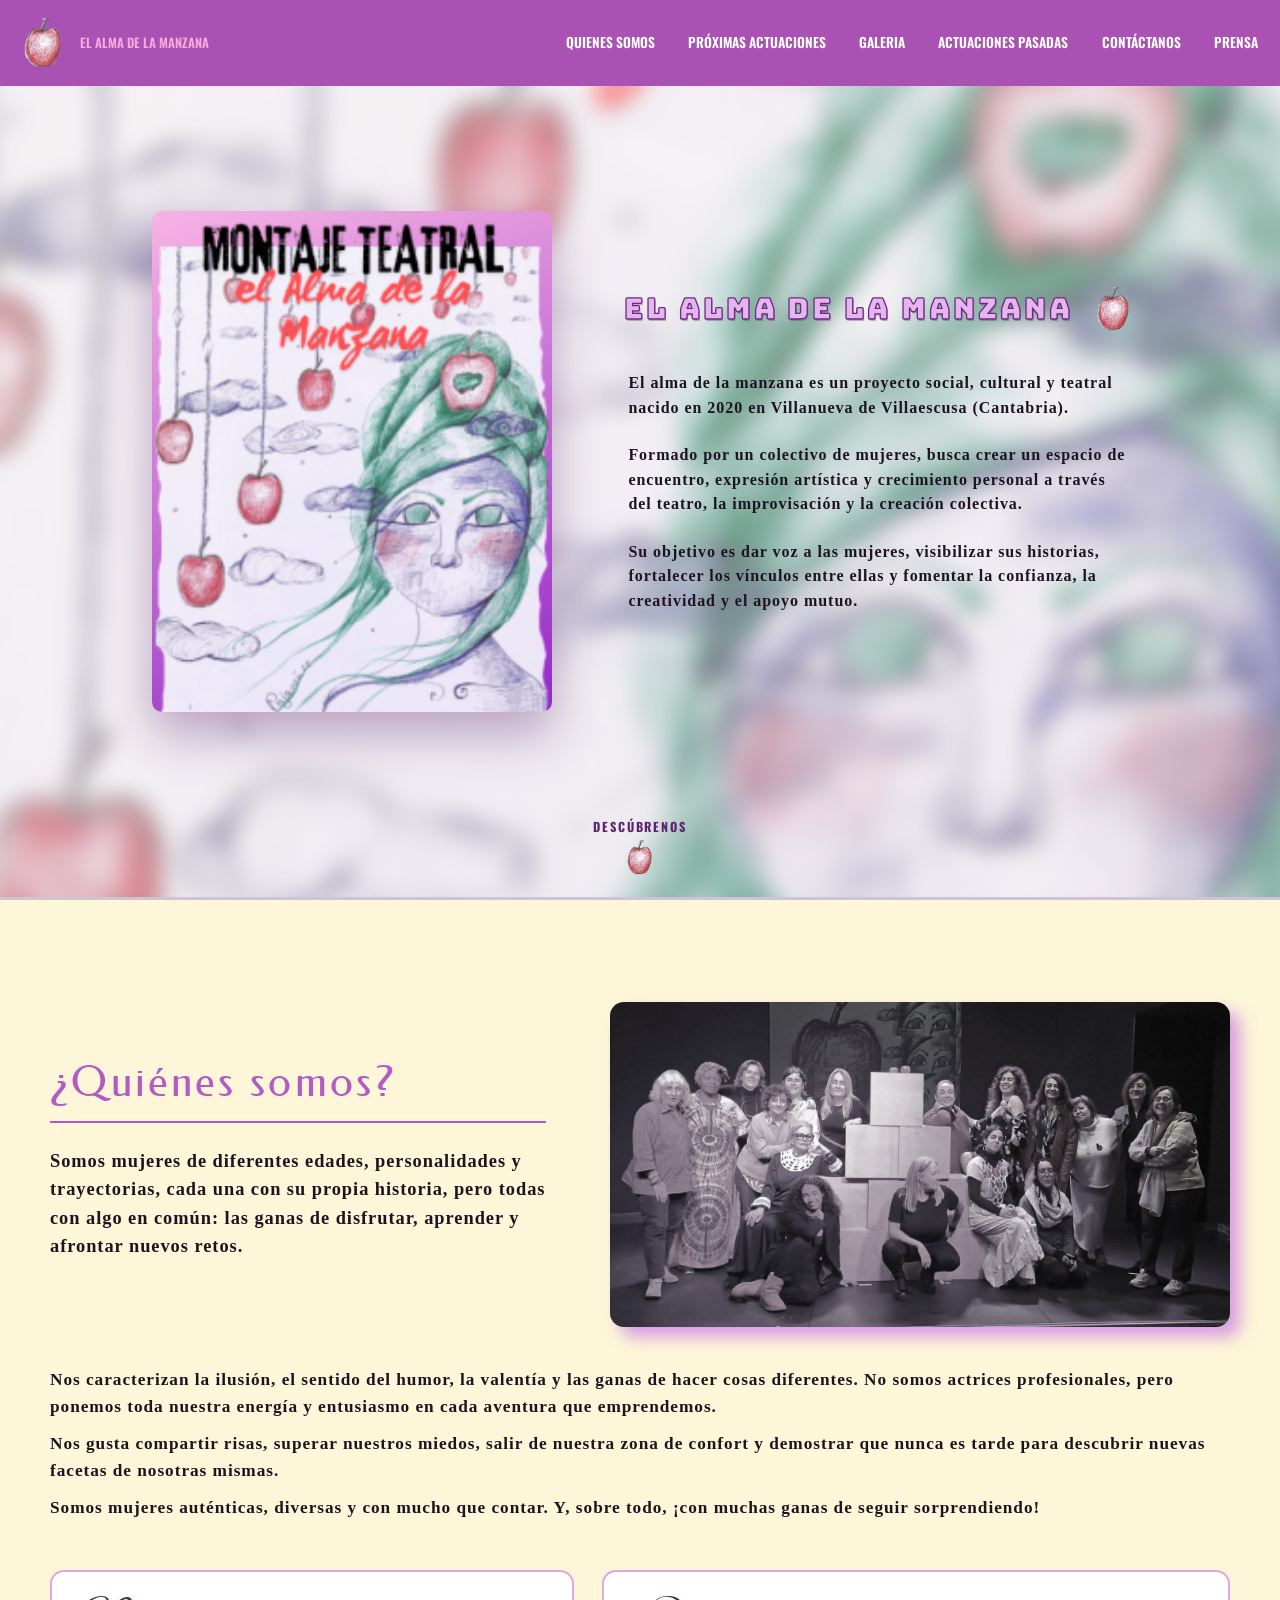
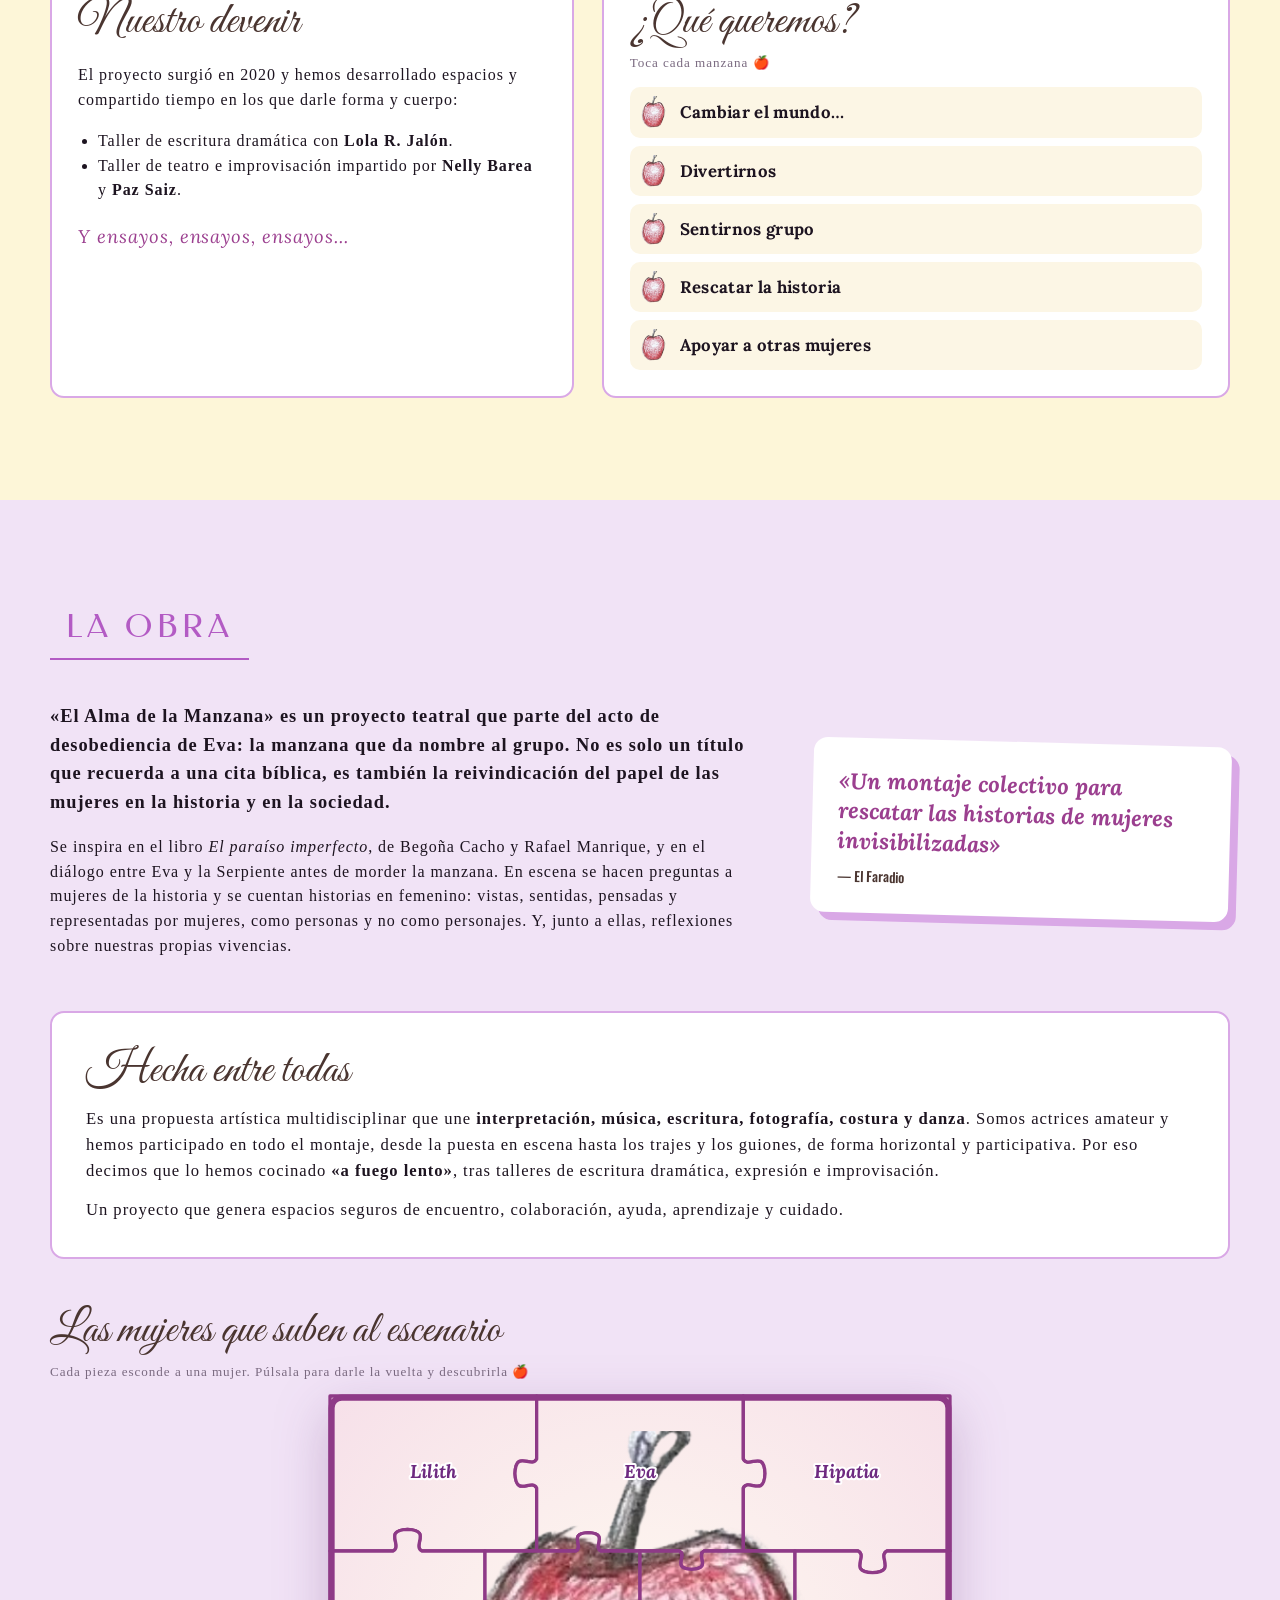
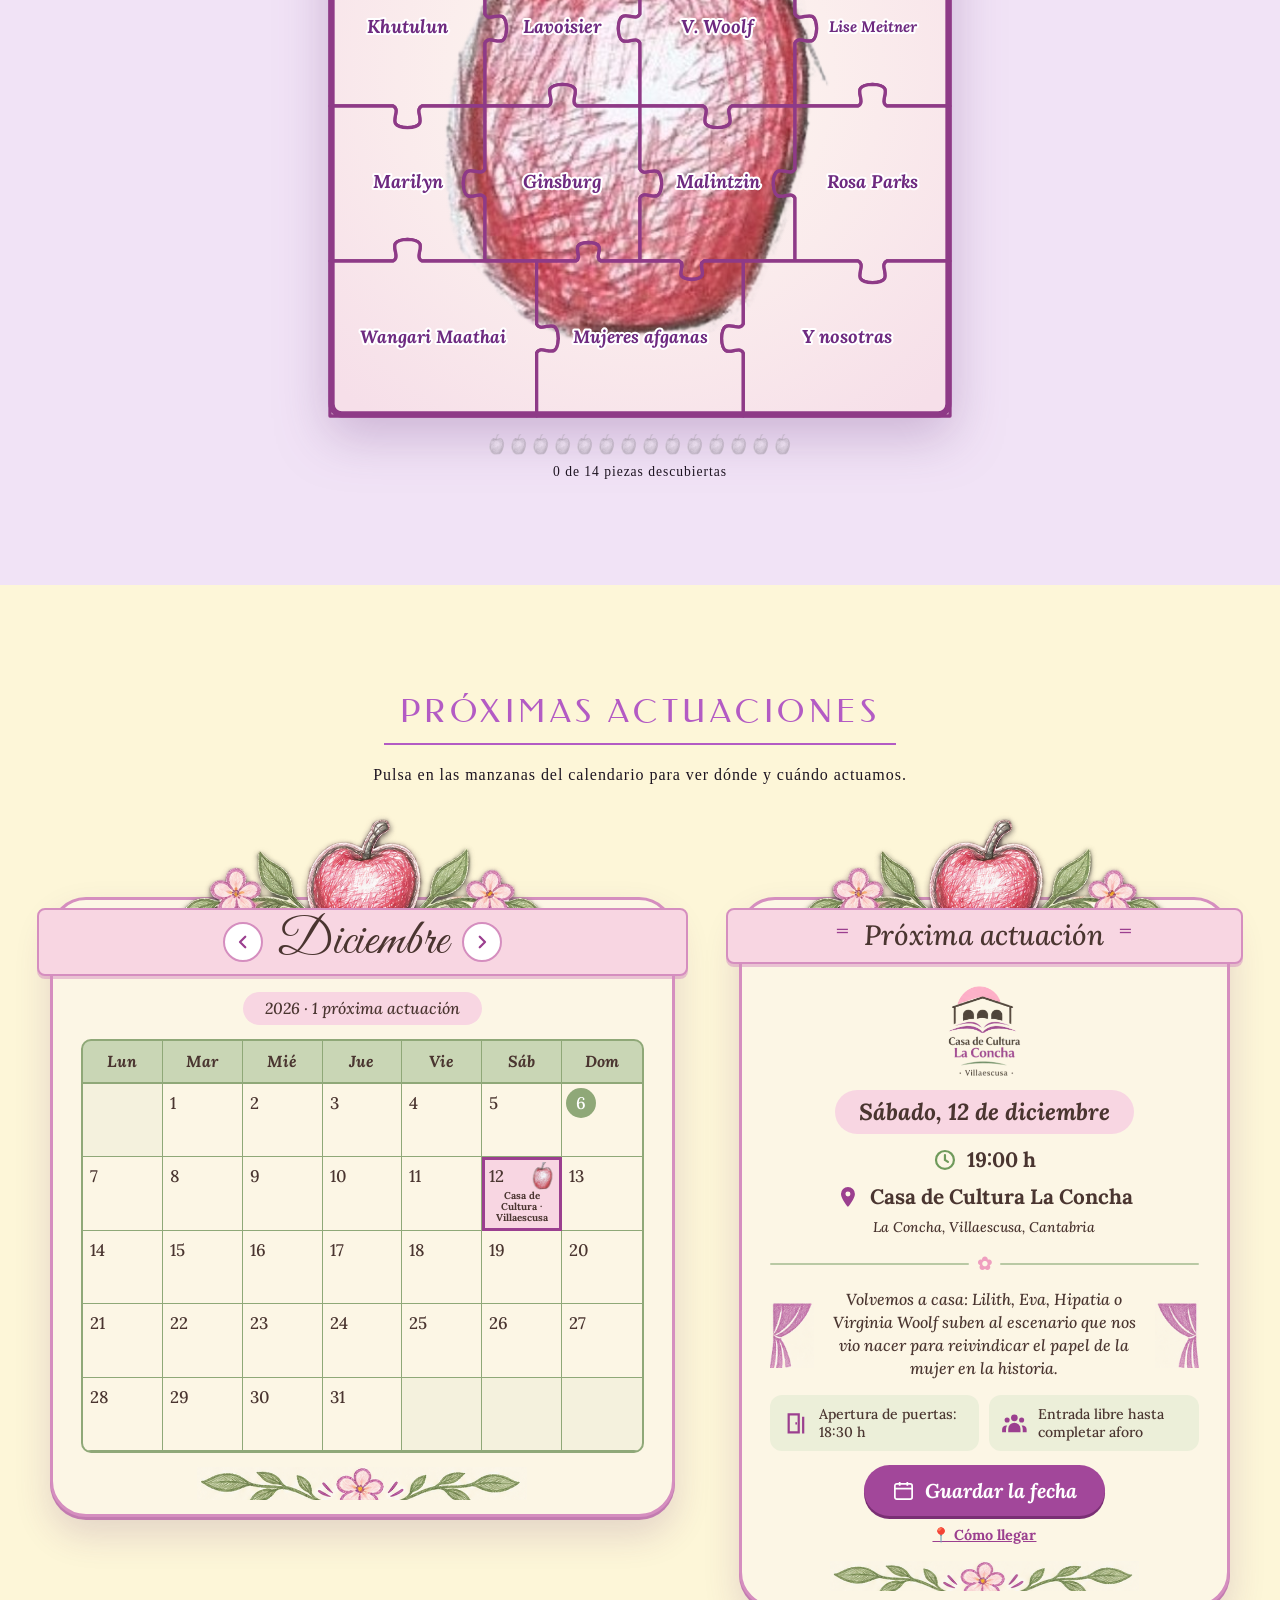
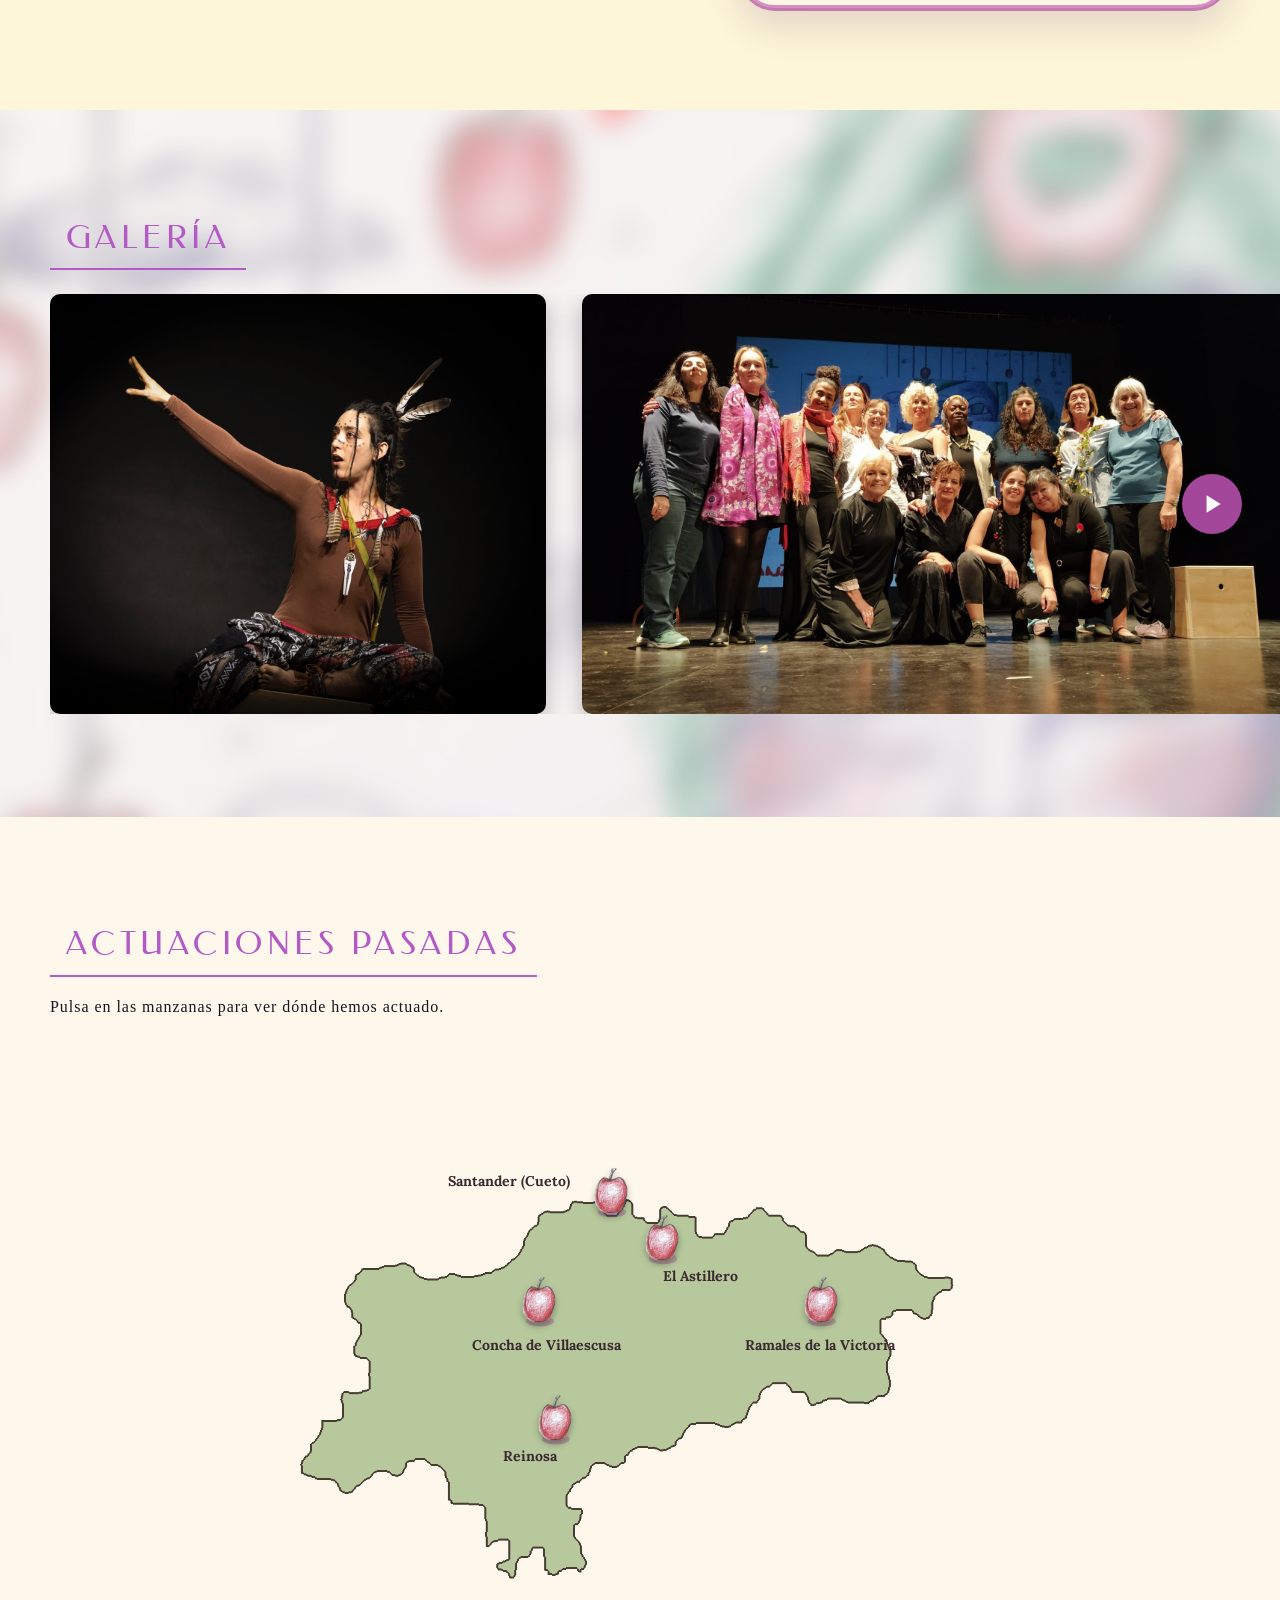
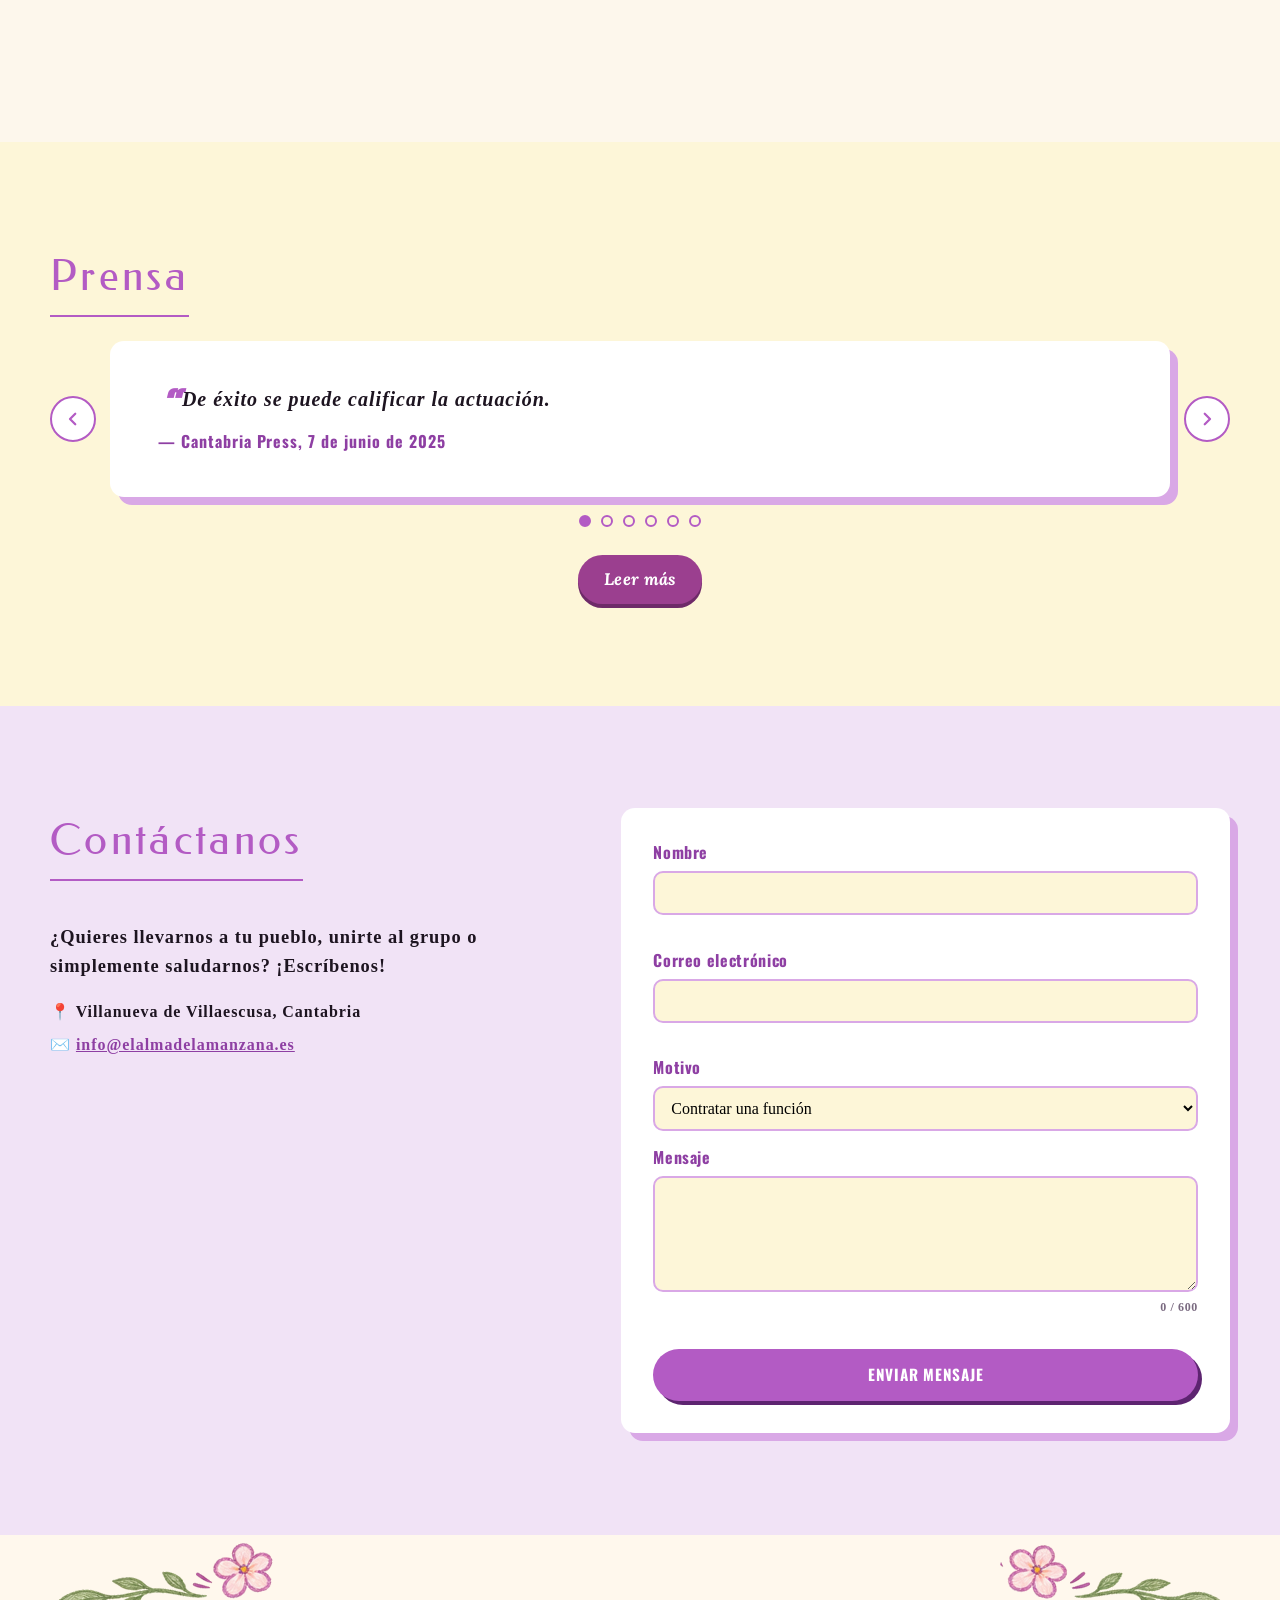
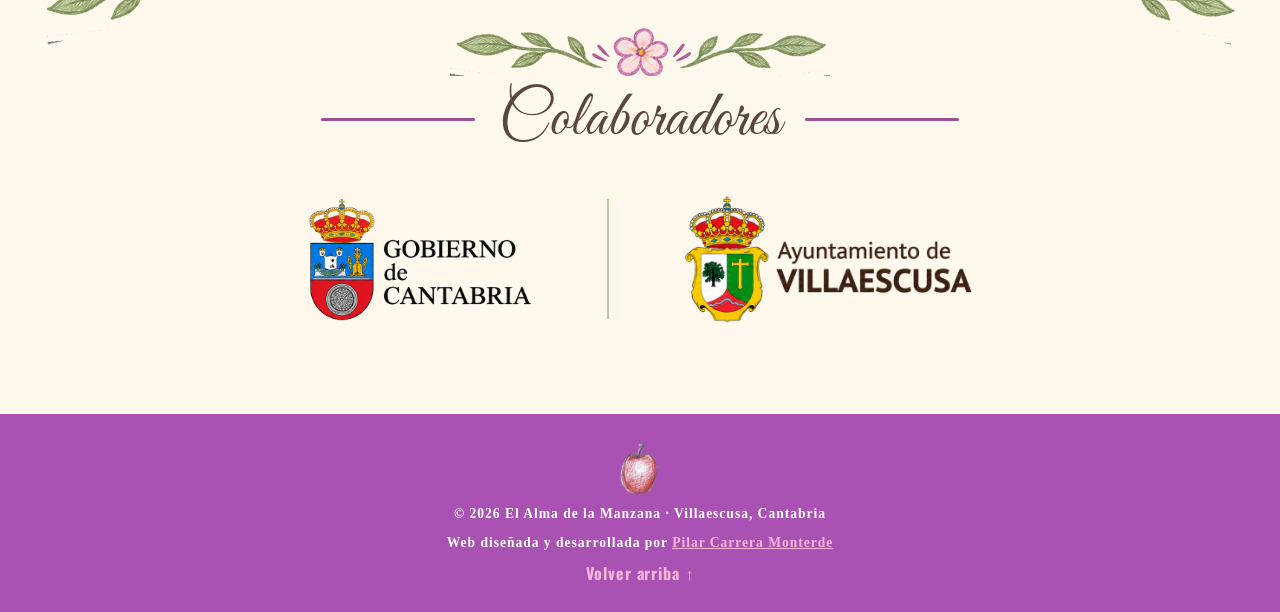
==== index.html @ c5719752 "Initial commit: El alma de la manzana website Co-Authored-By: Claude Opus 5.5 <noreply@anthropic.com" ====
<!DOCTYPE html>
<html lang="es">
<head>
  <meta charset="UTF-8">
  <meta name="viewport" content="width=device-width, initial-scale=1.0, viewport-fit=cover">
  <meta name="theme-color" content="#a952b3">
  <title>El Alma de la Manzana · Teatro</title>
  <meta name="description" content="El Alma de la Manzana: proyecto social, cultural y teatral de mujeres nacido en 2020 en Villanueva de Villaescusa (Cantabria).">
  <link rel="icon" href="images/manzana.png">
  <link rel="preconnect" href="https://fonts.googleapis.com">
  <link rel="preconnect" href="https://fonts.gstatic.com" crossorigin>
  <link href="https://fonts.googleapis.com/css2?family=Bungee&family=Bungee+Shade&family=Federo&family=Great+Vibes&family=Lora:ital,wght@0,500;0,700;1,500;1,700&family=Old+Standard+TT:wght@400;700&family=Oswald:wght@500;600&display=swap" rel="stylesheet">
  <link rel="stylesheet" href="styles.css">
</head>
<body>

  <!-- ========== CABECERA ========== -->
  <header class="site-header">
    <a href="#inicio" class="brand" aria-label="Inicio">
      <img src="images/manzana.png" alt="" class="brand-logo">
      <span>El Alma de la Manzana</span>
    </a>
    <button class="menu-toggle" aria-label="Abrir menú" aria-expanded="false" aria-controls="main-nav">
      <span></span><span></span><span></span>
    </button>
    <nav id="main-nav" class="main-nav">
      <a href="#quienes">Quienes somos</a>
      <a href="#proximas">Próximas actuaciones</a>
      <a href="#galeria">Galeria</a>
      <a href="#pasadas">Actuaciones pasadas</a>
      <a href="#contacto">Contáctanos</a>
      <a href="#prensa">Prensa</a>
    </nav>
  </header>

  <main>
    <!-- ========== HERO (pantalla completa) ========== -->
    <section class="hero" id="inicio">
      <div class="hero-bg" aria-hidden="true"></div>
      <div class="apple-rain" aria-hidden="true"></div>

      <div class="hero-inner">
        <figure class="poster reveal" id="poster">
          <img src="images/cartel.png" alt="Cartel del montaje teatral El Alma de la Manzana">
        </figure>

        <div class="hero-text reveal">
          <h1 class="hero-title">
            El alma de la manzana
            <button class="title-apple" aria-label="Sacudir el manzano" title="¡Sacude el manzano!">
              <img src="images/manzana.png" alt="">
            </button>
          </h1>
          <p>El alma de la manzana es un proyecto social, cultural y teatral nacido en 2020 en Villanueva de Villaescusa (Cantabria).</p>
          <p>Formado por un colectivo de mujeres, busca crear un espacio de encuentro, expresión artística y crecimiento personal a través del teatro, la improvisación y la creación colectiva.</p>
          <p>Su objetivo es dar voz a las mujeres, visibilizar sus historias, fortalecer los vínculos entre ellas y fomentar la confianza, la creatividad y el apoyo mutuo.</p>
        </div>
      </div>

      <a href="#quienes" class="scroll-cue" aria-label="Bajar a Quiénes somos">
        <span>Descúbrenos</span>
        <img src="images/manzana.png" alt="">
      </a>
    </section>

    <!-- ========== QUIÉNES SOMOS ========== -->
    <section class="section cream" id="quienes">
      <div class="container">
        <div class="about-top">
          <div class="reveal">
            <h2 class="section-title">¿Quiénes somos?</h2>
            <p class="lead">
              Somos mujeres de diferentes edades, personalidades y trayectorias, cada una
              con su propia historia, pero todas con algo en común: las ganas de disfrutar,
              aprender y afrontar nuevos retos.
            </p>
          </div>
          <figure class="group-photo reveal" id="group-photo">
            <img src="images/grupo.jpg" alt="Foto de grupo de las integrantes de El Alma de la Manzana sobre el escenario">
          </figure>
        </div>

        <div class="about-body reveal">
          <p>Nos caracterizan la ilusión, el sentido del humor, la valentía y las ganas de hacer cosas diferentes. No somos actrices profesionales, pero ponemos toda nuestra energía y entusiasmo en cada aventura que emprendemos.</p>
          <p>Nos gusta compartir risas, superar nuestros miedos, salir de nuestra zona de confort y demostrar que nunca es tarde para descubrir nuevas facetas de nosotras mismas.</p>
          <p>Somos mujeres auténticas, diversas y con mucho que contar. Y, sobre todo, ¡con muchas ganas de seguir sorprendiendo!</p>
        </div>

        <div class="about-cols">
          <div class="devenir reveal">
            <h3 class="hand-title">Nuestro devenir</h3>
            <p>El proyecto surgió en 2020 y hemos desarrollado espacios y compartido tiempo en los que darle forma y cuerpo:</p>
            <ul>
              <li>Taller de escritura dramática con <strong>Lola R. Jalón</strong>.</li>
              <li>Taller de teatro e improvisación impartido por <strong>Nelly Barea</strong> y <strong>Paz Saiz</strong>.</li>
            </ul>
            <p class="ensayos">Y ensayos, ensayos, ensayos…</p>
          </div>
          <div class="queremos reveal">
            <h3 class="hand-title">¿Qué queremos?</h3>
            <p class="hint">Toca cada manzana 🍎</p>
            <ul class="wish-list">
              <li><button class="wish"><span class="wish-apple"></span><span class="wish-short">Cambiar el mundo…</span><span class="wish-long">…pero poco a poco porque las prisas no son buenas. Mas sin pausa, pues hay realidades sangrantes que precisan urgencia.</span></button></li>
              <li><button class="wish"><span class="wish-apple"></span><span class="wish-short">Divertirnos</span><span class="wish-long">Y placer haciendo cosas que nos gustan, nos satisfacen, nos aportan, nos enriquecen…</span></button></li>
              <li><button class="wish"><span class="wish-apple"></span><span class="wish-short">Sentirnos grupo</span><span class="wish-long">Tribu, comunidad de mujeres en acción.</span></button></li>
              <li><button class="wish"><span class="wish-apple"></span><span class="wish-short">Rescatar la historia</span><span class="wish-long">De las mujeres que nos precedieron y nos precederán.</span></button></li>
              <li><button class="wish"><span class="wish-apple"></span><span class="wish-short">Apoyar a otras mujeres</span><span class="wish-long">Con nuestro trabajo, a otros proyectos de mujeres.</span></button></li>
            </ul>
          </div>
        </div>
      </div>
    </section>

    <!-- ========== LA OBRA ========== -->
    <section class="section lilac" id="la-obra">
      <div class="container">
        <h2 class="section-title caps reveal">La obra</h2>

        <div class="obra-intro reveal">
          <div>
            <p class="lead">«El Alma de la Manzana» es un proyecto teatral que parte del <strong>acto de desobediencia de Eva</strong>: la manzana que da nombre al grupo. No es solo un título que recuerda a una cita bíblica, es también la reivindicación del papel de las mujeres en la historia y en la sociedad.</p>
            <p>Se inspira en el libro <em>El paraíso imperfecto</em>, de Begoña Cacho y Rafael Manrique, y en el diálogo entre Eva y la Serpiente antes de morder la manzana. En escena se hacen preguntas a mujeres de la historia y se cuentan historias en femenino: vistas, sentidas, pensadas y representadas por mujeres, como personas y no como personajes. Y, junto a ellas, reflexiones sobre nuestras propias vivencias.</p>
          </div>
          <blockquote class="obra-quote">
            «Un montaje colectivo para rescatar las historias de mujeres invisibilizadas»
            <cite>— El Faradio</cite>
          </blockquote>
        </div>

        <div class="obra-made reveal">
          <h3 class="hand-title">Hecha entre todas</h3>
          <p>Es una propuesta artística multidisciplinar que une <strong>interpretación, música, escritura, fotografía, costura y danza</strong>. Somos actrices amateur y hemos participado en todo el montaje, desde la puesta en escena hasta los trajes y los guiones, de forma horizontal y participativa. Por eso decimos que lo hemos cocinado <strong>«a fuego lento»</strong>, tras talleres de escritura dramática, expresión e improvisación.</p>
          <p>Un proyecto que genera espacios seguros de encuentro, colaboración, ayuda, aprendizaje y cuidado.</p>
        </div>

        <h3 class="hand-title reveal">Las mujeres que suben al escenario</h3>
        <p class="hint">Cada pieza esconde a una mujer. Púlsala para darle la vuelta y descubrirla 🍎</p>
        <div class="puzzle">
          <div class="puzzle-board">
            <svg id="puzzle" viewBox="0 0 600 600" role="group" aria-label="Puzle de la manzana con las mujeres de la obra"></svg>
            <div class="pz-bubble" id="pz-bubble" role="dialog" aria-live="polite" hidden>
              <button class="pb-close" id="pb-close" aria-label="Cerrar">×</button>
              <p class="pb-tag" id="pb-tag"></p>
              <h4 class="pb-name" id="pb-name"></h4>
              <p class="pb-years" id="pb-years"></p>
              <p class="pb-text" id="pb-text"></p>
              <div class="pb-nav">
                <button id="pb-prev" aria-label="Pieza anterior"><svg viewBox="0 0 24 24" width="16" height="16"><path d="M15 5l-7 7 7 7" fill="none" stroke="currentColor" stroke-width="3" stroke-linecap="round" stroke-linejoin="round"/></svg></button>
                <button id="pb-next" aria-label="Pieza siguiente"><svg viewBox="0 0 24 24" width="16" height="16"><path d="M9 5l7 7-7 7" fill="none" stroke="currentColor" stroke-width="3" stroke-linecap="round" stroke-linejoin="round"/></svg></button>
              </div>
            </div>
          </div>
          <div class="pi-progress">
            <div class="pi-apples" id="pi-apples"></div>
            <p id="pi-count">0 de 14 piezas descubiertas</p>
            <button class="pi-reset" id="pi-reset" hidden>↺ Volver a montar el puzle</button>
          </div>
        </div>
      
      </div>
    </section>

    <!-- ========== PRÓXIMAS ACTUACIONES ========== -->
    <section class="section cream" id="proximas">
      <div class="container">
        <div class="center-head">
          <h2 class="section-title caps reveal">Próximas actuaciones</h2>
          <p class="section-intro reveal">Pulsa en las manzanas del calendario para ver dónde y cuándo actuamos.</p>
        </div>

        <div class="upcoming">
          <!-- Calendario interactivo -->
          <div class="cute-card cal reveal">
            <img src="images/deco/apple-top.png" alt="" class="cute-top">
            <div class="cute-ribbon cal-ribbon">
              <button class="cal-nav" id="cal-prev" aria-label="Mes anterior"><svg viewBox="0 0 24 24" width="18" height="18" aria-hidden="true"><path d="M15 5l-7 7 7 7" fill="none" stroke="currentColor" stroke-width="3" stroke-linecap="round" stroke-linejoin="round"/></svg></button>
              <span id="cal-month" aria-live="polite">Noviembre</span>
              <button class="cal-nav" id="cal-next" aria-label="Mes siguiente"><svg viewBox="0 0 24 24" width="18" height="18" aria-hidden="true"><path d="M9 5l7 7-7 7" fill="none" stroke="currentColor" stroke-width="3" stroke-linecap="round" stroke-linejoin="round"/></svg></button>
            </div>
            <p class="cute-pill" id="cal-sub">Próximas actuaciones</p>
            <div class="cal-grid" role="grid" aria-label="Calendario de actuaciones">
              <div class="cal-head">Lun</div><div class="cal-head">Mar</div><div class="cal-head">Mié</div>
              <div class="cal-head">Jue</div><div class="cal-head">Vie</div><div class="cal-head">Sáb</div><div class="cal-head">Dom</div>
            </div>
            <div class="cal-days" id="cal-days"></div>
            <button class="cal-jump" id="cal-jump" hidden>🍎 Ir a la próxima actuación</button>
            <img src="images/deco/flowers-bottom.png" alt="" class="cute-bottom">
          </div>

          <!-- Tarjeta de la función -->
          <article class="cute-card ev reveal" id="event-card" aria-live="polite">
            <img src="images/deco/apple-top.png" alt="" class="cute-top">
            <div class="cute-ribbon"><span id="ev-label">Próxima actuación</span></div>
            <img class="ev-logo" id="ev-logo" alt="">
            <p class="cute-pill ev-date" id="ev-date"></p>
            <p class="ev-line">
              <svg viewBox="0 0 24 24" class="ico ico-green"><circle cx="12" cy="12" r="9"/><path d="M12 7v5l3 2"/></svg>
              <span id="ev-time"></span>
            </p>
            <p class="ev-line">
              <svg viewBox="0 0 24 24" class="ico ico-fill"><path d="M12 2a7 7 0 0 0-7 7c0 5 7 13 7 13s7-8 7-13a7 7 0 0 0-7-7zm0 9.5A2.5 2.5 0 1 1 12 6.5a2.5 2.5 0 0 1 0 5z"/></svg>
              <span id="ev-place"></span>
            </p>
            <p class="ev-address" id="ev-address"></p>
            <div class="ev-divider"><span>✿</span></div>
            <div class="ev-desc-wrap">
              <img src="images/deco/curtain-left.png" alt="" class="curtain">
              <p class="ev-desc" id="ev-desc"></p>
              <img src="images/deco/curtain-right.png" alt="" class="curtain">
            </div>
            <div class="ev-facts" id="ev-facts">
              <div>
                <svg viewBox="0 0 24 24" class="ico ico-fill"><path d="M5 21V3h11v18H5zm2-2h7V5H7v14zm5-8h1.5v2H12z M18 21V6h2v15z"/></svg>
                <span id="ev-doors"></span>
              </div>
              <div>
                <svg viewBox="0 0 24 24" class="ico ico-fill"><circle cx="12" cy="7" r="3"/><circle cx="5.5" cy="9" r="2.3"/><circle cx="18.5" cy="9" r="2.3"/><path d="M6.5 20v-3a5.5 5.5 0 0 1 11 0v3zM1 20v-2.5A3.5 3.5 0 0 1 5 14h.5a7 7 0 0 0-1 3v3zm22 0h-3.5v-3a7 7 0 0 0-1-3h.5a3.5 3.5 0 0 1 4 3.5z"/></svg>
                <span id="ev-entry"></span>
              </div>
            </div>
            <div class="ev-actions">
              <button class="ev-save" id="ev-save">
                <svg viewBox="0 0 24 24" class="ico ico-white"><rect x="3" y="5" width="18" height="16" rx="2"/><path d="M3 10h18M8 3v4M16 3v4"/></svg>
                Guardar la fecha
              </button>
              <a class="ev-map" id="ev-map" target="_blank" rel="noopener">📍 Cómo llegar</a>
            </div>
            <img src="images/deco/flowers-bottom.png" alt="" class="cute-bottom">
          </article>
        </div>
      </div>
    </section>

    <!-- ========== GALERÍA ========== -->
    <section class="section gallery-sec" id="galeria">
      <div class="gallery-bg" aria-hidden="true"></div>
      <div class="container">
        <h2 class="section-title caps reveal">Galería</h2>
        <div class="slider reveal" id="slider">
          <div class="slider-track" id="slider-track"></div>
          <button class="slider-btn prev" id="slider-prev" aria-label="Foto anterior" hidden>
            <svg viewBox="0 0 24 24"><path d="M7 4l13 8-13 8z"/></svg>
          </button>
          <button class="slider-btn next" id="slider-next" aria-label="Foto siguiente">
            <svg viewBox="0 0 24 24"><path d="M7 4l13 8-13 8z"/></svg>
          </button>
          <a class="see-all" id="see-all" href="galeria.html" hidden>Ver toda la galería ›</a>
        </div>
      </div>
    </section>

    <!-- ========== ACTUACIONES PASADAS (solo mapa) ========== -->
    <section class="section mapbg" id="pasadas">
      <div class="container">
        <h2 class="section-title caps reveal">Actuaciones pasadas</h2>
        <p class="section-intro reveal">Pulsa en las manzanas para ver dónde hemos actuado.</p>
        <div class="map reveal" id="map">
          <img src="images/mapa-limpio.png" alt="Mapa de Cantabria con los escenarios donde ha actuado El Alma de la Manzana" class="map-img">
          <svg class="map-arrows" viewBox="0 0 1774 887" preserveAspectRatio="none" aria-hidden="true">
            <defs>
              <marker id="arrowhead" viewBox="0 0 10 10" refX="8" refY="5" markerWidth="7" markerHeight="7" orient="auto-start-reverse">
                <path d="M0 0 10 5 0 10z" fill="#3a2a30"/>
              </marker>
            </defs>
            <path id="map-arrow" d="" marker-end="url(#arrowhead)"/>
          </svg>
        </div>
      </div>
    </section>

    <!-- ========== PRENSA ========== -->
    <section class="section cream" id="prensa">
      <div class="container">
        <h2 class="section-title reveal">Prensa</h2>
        <div class="press-carousel reveal">
          <button class="carousel-btn prev" aria-label="Anterior"><svg viewBox="0 0 24 24" width="18" height="18" aria-hidden="true"><path d="M15 5l-7 7 7 7" fill="none" stroke="currentColor" stroke-width="3" stroke-linecap="round" stroke-linejoin="round"/></svg></button>
          <div class="press-track" id="press-track"></div>
          <button class="carousel-btn next" aria-label="Siguiente"><svg viewBox="0 0 24 24" width="18" height="18" aria-hidden="true"><path d="M9 5l7 7-7 7" fill="none" stroke="currentColor" stroke-width="3" stroke-linecap="round" stroke-linejoin="round"/></svg></button>
        </div>
        <div class="carousel-dots" id="press-dots"></div>
        <div class="press-more">
          <a class="btn" href="prensa.html">Leer más</a>
        </div>
      </div>
    </section>

    <!-- ========== CONTACTO ========== -->
    <section class="section lilac" id="contacto">
      <div class="container contact">
        <div class="reveal">
          <h2 class="section-title">Contáctanos</h2>
          <p class="lead">¿Quieres llevarnos a tu pueblo, unirte al grupo o simplemente saludarnos? ¡Escríbenos!</p>
          <ul class="contact-info">
            <li>📍 Villanueva de Villaescusa, Cantabria</li>
            <li>✉️ <a href="mailto:info@elalmadelamanzana.es">info@elalmadelamanzana.es</a></li>
          </ul>
        </div>
        <form class="contact-form reveal" id="contact-form" novalidate>
          <label>Nombre
            <input type="text" name="nombre" required autocomplete="name">
            <span class="error"></span>
          </label>
          <label>Correo electrónico
            <input type="email" name="email" required autocomplete="email">
            <span class="error"></span>
          </label>
          <label>Motivo
            <select name="motivo">
              <option>Contratar una función</option>
              <option>Quiero unirme al grupo</option>
              <option>Prensa</option>
              <option>Otro</option>
            </select>
          </label>
          <label>Mensaje
            <textarea name="mensaje" rows="5" required maxlength="600"></textarea>
            <span class="char-count">0 / 600</span>
            <span class="error"></span>
          </label>
          <button type="submit" class="btn-form">Enviar mensaje</button>
          <p class="form-success" hidden>¡Gracias! Se abrirá tu programa de correo para enviar el mensaje. 🍎</p>
        </form>
      </div>
    </section>

    <!-- ========== COLABORADORES ========== -->
    <section class="section collab-sec" id="colaboradores">
      <img src="images/deco/blossom-left.png" alt="" class="collab-branch left" aria-hidden="true">
      <img src="images/deco/blossom-right.png" alt="" class="collab-branch right" aria-hidden="true">
      <div class="container">
        <img src="images/deco/blossom-center.png" alt="" class="collab-leaves" aria-hidden="true">
        <h2 class="collab-title reveal">Colaboradores</h2>
        <div class="collab-logos reveal">
          <img src="images/logos/gobierno-cantabria.png" alt="Gobierno de Cantabria">
          <span class="collab-sep" aria-hidden="true"></span>
          <img src="images/logos/ayto-villaescusa.png" alt="Ayuntamiento de Villaescusa">
        </div>
      </div>
    </section>
  </main>

  <footer class="site-footer">
    <img src="images/manzana.png" alt="" class="brand-logo">
    <p>© <span id="year"></span> El Alma de la Manzana · Villaescusa, Cantabria</p>
    <p class="credit">Web diseñada y desarrollada por <a href="https://www.pilarcm.eu/" target="_blank" rel="noopener">Pilar Carrera Monterde</a></p>
    <a href="#inicio" class="to-top">Volver arriba ↑</a>
  </footer>

  <!-- Lightbox -->
  <div class="lightbox" id="lightbox" role="dialog" aria-modal="true" aria-label="Imagen ampliada" hidden>
    <button class="lb-close" aria-label="Cerrar">×</button>
    <button class="lb-nav lb-prev" aria-label="Anterior">‹</button>
    <figure>
      <img id="lb-img" alt="">
      <figcaption id="lb-caption"></figcaption>
    </figure>
    <button class="lb-nav lb-next" aria-label="Siguiente">›</button>
  </div>

  <script src="datos.js"></script>
  <script src="script.js"></script>
</body>
</html>
---- styles.css ----
/* =========================================================
   El Alma de la Manzana — estilos
   ========================================================= */
:root {
  --purple: #b35bc4;
  --purple-dark: #8e3fa3;
  --purple-deep: #5d2470;
  --plum: #9b3f8f;
  --header-bg: #a952b3;
  --lilac: #f1e3f6;
  --lilac-strong: #d9a8e6;
  --pink: #f7b6d9;
  --pink-soft: #f8d6e2;
  --cream: #fdf6d8;
  --card: #fcf6e5;
  --map-bg: #fdf7ec;
  --frame: #d58ebf;
  --green: #8fa878;
  --green-soft: #c9d6b5;
  --apple: #d8344a;
  --ink: #1d1420;
  --brown: #4a3530;
  --radius: 14px;
  --shadow: 8px 8px 0 var(--lilac-strong);
  --header-h: 86px;
  --ff-nav: "Oswald", "Arial Narrow", sans-serif;
  --ff-head: "Federo", Georgia, serif;
  --ff-body: "Old Standard TT", Georgia, serif;
  --ff-card: "Lora", Georgia, serif;
  --ff-script: "Great Vibes", cursive;
}

*, *::before, *::after { box-sizing: border-box; }
html { scroll-behavior: smooth; scroll-padding-top: var(--header-h); -webkit-text-size-adjust: 100%; }
body {
  margin: 0; font-family: var(--ff-body); font-weight: 700; letter-spacing: .06em; line-height: 1.55;
  color: var(--ink); background: var(--cream); overflow-x: hidden;
}
img { max-width: 100%; display: block; }
a { color: var(--purple-dark); }
button { font: inherit; color: inherit; -webkit-tap-highlight-color: transparent; }
.container { width: min(1180px, 100% - 40px); margin-inline: auto; }

/* ---------- Cabecera ---------- */
.site-header {
  position: fixed; inset: 0 0 auto 0; z-index: 50; height: var(--header-h);
  display: flex; align-items: center; justify-content: space-between;
  padding: 0 clamp(14px, 2vw, 22px); background: var(--header-bg); transition: box-shadow .3s;
}
.site-header.scrolled { box-shadow: 0 4px 18px rgba(93, 36, 112, .35); }
.brand {
  display: flex; align-items: center; gap: 14px; text-decoration: none;
  font-family: var(--ff-nav); text-transform: uppercase; font-size: .8rem; font-weight: 600; color: #f9a9dd; letter-spacing: 0;
}
.brand-logo { width: 44px; height: auto; transition: transform .4s; }
.brand:hover .brand-logo { transform: rotate(-15deg) scale(1.1); }
.main-nav { display: flex; gap: clamp(14px, 2.6vw, 36px); }
.main-nav a {
  position: relative; padding: 6px 0; text-decoration: none;
  font-family: var(--ff-nav); font-weight: 600; text-transform: uppercase; font-size: .85rem; color: #fff; letter-spacing: 0;
}
.main-nav a::after { content: ""; position: absolute; left: 0; right: 100%; bottom: 0; height: 2px; background: var(--pink); transition: right .3s; }
.main-nav a:hover::after, .main-nav a.active::after { right: 0; }
.main-nav a.active { color: var(--pink); }
.menu-toggle { display: none; background: none; border: 0; cursor: pointer; padding: 10px; }
.menu-toggle span { display: block; width: 26px; height: 3px; margin: 5px 0; background: #fff; border-radius: 2px; transition: transform .3s, opacity .3s; }
.menu-toggle[aria-expanded="true"] span:nth-child(1) { transform: translateY(8px) rotate(45deg); }
.menu-toggle[aria-expanded="true"] span:nth-child(2) { opacity: 0; }
.menu-toggle[aria-expanded="true"] span:nth-child(3) { transform: translateY(-8px) rotate(-45deg); }

/* ---------- Hero a pantalla completa ---------- */
.hero {
  position: relative; overflow: hidden;
  min-height: 100vh; min-height: 100svh;
  display: flex; flex-direction: column; justify-content: center;
  padding: calc(var(--header-h) + 30px) 0 90px;
  border-bottom: 3px solid #cfc4d4;
}
.hero-bg { position: absolute; inset: -40px; background: url("images/cartel.png") center / cover no-repeat; filter: blur(10px); opacity: .75; transform: scale(1.1); }
.hero::before { content: ""; position: absolute; inset: 0; background: rgba(255, 255, 255, .38); }
.hero-inner {
  position: relative; z-index: 2; width: min(1180px, 100% - 40px); margin-inline: auto;
  display: grid; grid-template-columns: minmax(240px, 400px) minmax(0, 500px); justify-content: center; align-items: center;
  gap: clamp(28px, 6vw, 80px);
}
.poster { margin: 0; cursor: zoom-in; border-radius: 10px; overflow: hidden; box-shadow: 0 22px 50px rgba(93, 36, 112, .38); transition: transform .2s ease-out; }
.poster img { width: 100%; }
.hero-title {
  font-family: "Bungee", Impact, sans-serif; font-weight: 400; font-size: clamp(1.2rem, 2.3vw, 2rem);
  color: #e4b5ee; -webkit-text-stroke: 1.3px #6e2a80; text-shadow: 1px 2px 0 rgba(110, 42, 128, .35);
  text-transform: uppercase; letter-spacing: .1em; white-space: nowrap; line-height: 1.15;
  margin: 0 0 40px; display: flex; align-items: center; justify-content: center; gap: 22px;
}
.title-apple { background: none; border: 0; cursor: pointer; padding: 0; width: 1.3em; flex: none; transition: transform .2s; }
.title-apple:hover { transform: rotate(-12deg) scale(1.15); }
.title-apple.shake { animation: shake .5s; }
@keyframes shake { 20%, 60% { transform: rotate(-18deg); } 40%, 80% { transform: rotate(18deg); } }
.hero-text p { font-size: clamp(.95rem, 1.25vw, 1.08rem); margin: 0 0 1.4em; line-height: 1.55; }
.scroll-cue {
  position: absolute; z-index: 3; left: 50%; bottom: 22px; transform: translateX(-50%);
  display: flex; flex-direction: column; align-items: center; gap: 4px; text-decoration: none;
  font-family: var(--ff-nav); text-transform: uppercase; letter-spacing: .15em; font-size: .78rem; color: var(--purple-deep);
}
.scroll-cue img { width: 30px; animation: cue 1.8s ease-in-out infinite; }
@keyframes cue { 50% { transform: translateY(8px); } }

.apple-rain { position: absolute; inset: 0; z-index: 3; pointer-events: none; }
.falling-apple { position: absolute; top: -60px; pointer-events: auto; cursor: pointer; user-select: none; animation: fall linear forwards; filter: drop-shadow(0 3px 3px rgba(0,0,0,.2)); }
.falling-apple.popped { animation: pop .35s forwards; }
@keyframes fall { to { transform: translateY(calc(100vh + 100px)) rotate(var(--rot, 360deg)); } }
@keyframes pop { to { transform: scale(2); opacity: 0; } }

/* ---------- Botones ---------- */
.btn {
  display: inline-flex; align-items: center; gap: 6px; cursor: pointer; text-decoration: none;
  font-family: var(--ff-card); font-style: italic; font-weight: 700; font-size: 1.05rem; letter-spacing: .02em;
  padding: 11px 26px; border-radius: 999px; border: 0; background: var(--plum); color: #fff;
  box-shadow: 0 4px 0 #6e2a68; transition: transform .15s, box-shadow .15s, background .2s;
}
.btn:hover { background: #8e3a87; transform: translateY(-2px); box-shadow: 0 6px 0 #6e2a68; }
.btn:active { transform: translateY(2px); box-shadow: 0 1px 0 #6e2a68; }

/* ---------- Secciones ---------- */
.section { position: relative; padding: clamp(60px, 8vw, 110px) 0; }
.section.cream { background: var(--cream); }
.section.lilac { background: var(--lilac); }
.section.mapbg { background: var(--map-bg); }
.section-title {
  position: relative; display: inline-block; margin: 0 0 24px; padding-bottom: 8px;
  font-family: var(--ff-head); font-weight: 400; font-size: clamp(1.9rem, 4vw, 2.6rem); letter-spacing: .08em; color: var(--purple);
}
.section-title::after { content: ""; position: absolute; left: 0; bottom: 0; height: 2px; width: 100%; background: var(--purple); transform-origin: left; transform: scaleX(0); transition: transform .8s .2s; }
.section-title.visible::after, .visible .section-title::after { transform: scaleX(1); }
.section-title.caps { text-transform: uppercase; letter-spacing: .14em; font-size: clamp(1.45rem, 3vw, 2rem); padding-inline: 16px; }
.section-intro { margin: -6px 0 30px; font-weight: 400; }
.center-head { text-align: center; }
.lead { font-size: clamp(1.02rem, 1.5vw, 1.15rem); }
.hint { margin: -4px 0 14px; font-size: .82rem; font-weight: 400; color: #7a6a80; }
.hand-title { font-family: var(--ff-script); font-weight: 400; font-size: clamp(2.2rem, 4vw, 2.8rem); color: var(--brown); margin: 0 0 10px; letter-spacing: 0; line-height: 1.1; }

/* ---------- Quiénes somos ---------- */
.about-top { display: grid; grid-template-columns: 1fr 1.25fr; gap: clamp(28px, 5vw, 70px); align-items: center; }
.about-top .section-title { display: block; }
.group-photo { margin: 0; border-radius: var(--radius); overflow: hidden; box-shadow: 10px 10px 16px rgba(200, 120, 230, .7); cursor: zoom-in; }
.group-photo img { width: 100%; transition: transform .6s, filter .6s; }
.group-photo:hover img { transform: scale(1.04); filter: saturate(1.4); }
.about-body { margin-top: 40px; font-size: clamp(.98rem, 1.4vw, 1.08rem); }
.about-body p { margin: 0 0 .6em; }
.about-cols { display: grid; grid-template-columns: 1fr 1.2fr; gap: 28px; margin-top: 48px; }
.devenir, .queremos { background: #fff; border-radius: var(--radius); padding: 26px; border: 2px solid var(--lilac-strong); }
.devenir p, .devenir li { font-weight: 400; }
.devenir ul { padding-left: 20px; }
.ensayos { font-family: var(--ff-card); font-style: italic; font-size: 1.15rem; color: var(--plum); }
.wish-list { list-style: none; padding: 0; margin: 0; display: grid; gap: 8px; }
.wish { width: 100%; text-align: left; cursor: pointer; border: 0; border-radius: 10px; background: var(--card); padding: 12px 12px 12px 50px; position: relative; display: grid; transition: background .25s; }
.wish:hover, .wish.open { background: var(--pink-soft); }
.wish-apple { position: absolute; left: 10px; top: 9px; width: 28px; height: 32px; background: url("images/manzana.png") center / contain no-repeat; transition: transform .4s; }
.wish:hover .wish-apple { transform: rotate(-15deg); }
.wish.open .wish-apple { transform: scale(1.15) rotate(10deg); }
.wish-short { font-family: var(--ff-card); font-weight: 700; font-size: 1.05rem; letter-spacing: .02em; }
.wish-long { display: block; max-height: 0; overflow: hidden; opacity: 0; font-weight: 400; transition: max-height .4s, opacity .4s, margin .4s; }
.wish.open .wish-long { max-height: 140px; opacity: 1; margin-top: 4px; }

/* ---------- La obra ---------- */
.obra-intro { display: grid; grid-template-columns: 1.7fr 1fr; gap: clamp(24px, 4vw, 56px); align-items: center; margin-bottom: 36px; }
.obra-intro p:not(.lead) { font-weight: 400; }
.obra-quote {
  margin: 0; padding: 28px 26px; background: #fff; border-radius: var(--radius); box-shadow: var(--shadow); transform: rotate(1.5deg);
  font-family: var(--ff-card); font-style: italic; font-weight: 700; font-size: clamp(1.15rem, 2vw, 1.4rem); letter-spacing: 0; color: var(--plum); line-height: 1.35;
}
.obra-quote cite { display: block; margin-top: 10px; font-family: var(--ff-nav); font-style: normal; font-weight: 500; font-size: .85rem; color: var(--brown); }
.obra-made { background: #fff; border-radius: var(--radius); padding: clamp(22px, 3vw, 34px); border: 2px solid var(--lilac-strong); margin-bottom: 48px; }
.obra-made p { font-weight: 400; margin: 0 0 .8em; font-size: clamp(.98rem, 1.3vw, 1.06rem); }
.obra-made p:last-child { margin-bottom: 0; }
.characters { display: grid; grid-template-columns: repeat(6, 1fr); gap: 14px; }
.char-card { border: 0; padding: 0; background: none; cursor: pointer; perspective: 900px; height: 200px; }
.char-inner { position: relative; display: block; width: 100%; height: 100%; transform-style: preserve-3d; transition: transform .6s; }
.char-card.flipped .char-inner { transform: rotateY(180deg); }
@media (hover: hover) { .char-card:hover:not(.flipped) .char-inner { transform: rotateY(12deg); } }
.char-front, .char-back {
  position: absolute; inset: 0; backface-visibility: hidden; -webkit-backface-visibility: hidden;
  border-radius: var(--radius); display: flex; flex-direction: column; align-items: center; justify-content: center; text-align: center; padding: 16px;
}
.char-front { background: #fff url("images/manzana.png") center 20px / 40px no-repeat; border: 2px solid var(--lilac-strong); padding-top: 62px; }
.char-name { font-family: var(--ff-script); font-size: 2rem; color: var(--brown); letter-spacing: 0; line-height: 1.1; }
.char-tag { font-family: var(--ff-nav); text-transform: uppercase; font-size: .72rem; color: var(--plum); margin-top: 6px; letter-spacing: .1em; }
.char-back { background: var(--plum); color: #fff; transform: rotateY(180deg); font-family: var(--ff-card); font-style: italic; font-weight: 500; font-size: .92rem; letter-spacing: 0; line-height: 1.4; }
.char-card.mine .char-front { background-color: var(--pink-soft); }

/* ---------- Tarjetas "dibujadas" (calendario y función) ---------- */
.upcoming { display: grid; grid-template-columns: minmax(0, 1.12fr) minmax(0, .88fr); gap: clamp(28px, 5vw, 64px); align-items: start; margin-top: 110px; }
.cute-card {
  position: relative; background: var(--card); color: var(--brown); letter-spacing: 0;
  border: 3px solid var(--frame); border-radius: 36px;
  padding: 58px clamp(14px, 2.4vw, 28px) 14px;
  box-shadow: 0 3px 0 #c27bb0, 0 18px 36px rgba(93, 36, 112, .16);
}
.cute-top { position: absolute; top: -88px; left: 50%; transform: translateX(-50%); width: min(78%, 380px); pointer-events: none; transition: transform .4s; }
.cute-card:hover .cute-top { transform: translateX(-50%) translateY(-3px); }
.cute-bottom { width: min(72%, 330px); margin: 14px auto 0; }
.cute-ribbon {
  position: absolute; top: 8px; left: -16px; right: -16px; z-index: 1;
  display: flex; align-items: center; justify-content: center; gap: 14px;
  background: var(--pink-soft); border: 2px solid var(--frame); border-radius: 8px; padding: 4px 12px;
  font-family: var(--ff-card); font-style: italic; font-weight: 500; font-size: clamp(1.3rem, 2.4vw, 1.75rem); color: var(--brown);
  box-shadow: 0 3px 0 rgba(213, 142, 191, .5);
}
.cute-ribbon::before, .cute-ribbon::after { content: "⁼"; color: var(--plum); font-style: normal; }
.cal-ribbon { font-family: var(--ff-script); font-style: normal; font-size: clamp(2.3rem, 4.5vw, 3.2rem); padding: 0 10px; line-height: 1.25; }
.cal-ribbon::before, .cal-ribbon::after { display: none; }
.cal-ribbon span { min-width: 6ch; text-align: center; }
.cal-nav {
  flex: none; width: 40px; height: 40px; border-radius: 50%; cursor: pointer; display: grid; place-items: center;
  background: #fff; border: 2px solid var(--frame); color: var(--plum); font-family: Arial, sans-serif; font-size: 1.5rem; line-height: 1;
  transition: background .2s, color .2s, transform .2s;
}
.cal-nav:hover { background: var(--plum); color: #fff; transform: scale(1.08); }
.cute-pill {
  display: block; width: fit-content; margin: 22px auto 14px; padding: 4px 22px; border-radius: 999px;
  background: var(--pink-soft); font-family: var(--ff-card); font-style: italic; font-weight: 500; color: var(--brown);
}
.cal-ribbon + .cute-pill { margin-top: 34px; }

/* Calendario */
.cal-grid, .cal-days { display: grid; grid-template-columns: repeat(7, minmax(0, 1fr)); }
.cal-grid { background: var(--green-soft); border: 2px solid var(--green); border-radius: 10px 10px 0 0; }
.cal-head { text-align: center; padding: 8px 0; font-family: var(--ff-card); font-style: italic; font-weight: 700; border-right: 1px solid var(--green); }
.cal-head:last-child { border-right: 0; }
.cal-days { border: 2px solid var(--green); border-top: 0; border-radius: 0 0 10px 10px; overflow: hidden; }
.cal-days.slide { animation: calIn .35s ease-out; }
@keyframes calIn { from { opacity: .2; transform: translateX(var(--from, 20px)); } }
.cal-day {
  position: relative; aspect-ratio: 1 / .92; padding: 6px 7px; display: flex; flex-direction: column; text-align: left;
  border: 0; border-right: 1px solid var(--green); border-bottom: 1px solid var(--green); background: transparent;
  font-family: var(--ff-card); font-weight: 500; font-size: 1.05rem; color: var(--brown);
}
.cal-day:nth-child(7n) { border-right: 0; }
.cal-day.empty { background: rgba(143, 168, 120, .07); }
.cal-day.today .num { background: var(--green); color: #fff; border-radius: 50%; width: 1.8em; height: 1.8em; display: grid; place-items: center; margin: -2px 0 0 -3px; }
button.cal-day { cursor: pointer; background: var(--pink-soft); transition: background .2s; }
button.cal-day:hover { background: #f4c4d8; }
button.cal-day.past { background: #efe6ea; color: #8a7a85; }
button.cal-day.selected { outline: 3px solid var(--plum); outline-offset: -3px; z-index: 1; }
.cal-day .mini-apple { position: absolute; right: 8%; top: 7%; width: 30%; max-width: 28px; transition: transform .3s; }
button.cal-day:hover .mini-apple { transform: rotate(-15deg) scale(1.15); }
button.cal-day.past .mini-apple { filter: grayscale(.8); opacity: .6; }
button.cal-day:not(.past):not(.selected) .mini-apple { animation: wiggle 2.6s ease-in-out infinite; }
@keyframes wiggle { 0%, 80%, 100% { transform: rotate(0); } 85% { transform: rotate(-12deg); } 92% { transform: rotate(10deg); } }
.cal-day .lbl { margin-top: auto; font-size: .62rem; line-height: 1.15; text-align: center; font-weight: 700; }
.cal-jump {
  display: block; margin: 14px auto 0; cursor: pointer; border: 2px dashed var(--plum); background: #fff; color: var(--plum);
  border-radius: 999px; padding: 6px 18px; font-family: var(--ff-card); font-style: italic; font-weight: 700;
}
.cal-jump[hidden] { display: none; }
.cal-jump:hover { background: var(--pink-soft); }

/* Tarjeta de la función */
.ev { text-align: center; }
.ev.swap > *:not(.cute-top):not(.cute-ribbon) { animation: evIn .4s both; }
@keyframes evIn { from { opacity: .3; transform: translateY(8px); } }
.ev-logo { height: 96px; width: auto; margin: 26px auto 0; }
.ev-date { font-weight: 700; font-size: clamp(1.15rem, 2vw, 1.45rem); padding: 4px 24px; margin: 10px auto; }
.ev-line { margin: 4px 0; display: flex; align-items: center; justify-content: center; gap: 10px; font-family: var(--ff-card); font-weight: 700; font-size: clamp(1.05rem, 1.7vw, 1.3rem); }
.ev-address { margin: 0; font-family: var(--ff-card); font-style: italic; font-weight: 500; font-size: .88rem; }
.ico { width: 1.15em; height: 1.15em; flex: none; }
.ico-green { fill: none; stroke: #6f9a5b; stroke-width: 2.2; stroke-linecap: round; }
.ico-fill { fill: var(--plum); }
.ico-white { fill: none; stroke: #fff; stroke-width: 1.8; }
.ev-divider { display: flex; align-items: center; gap: 8px; margin: 12px 0 10px; color: #ef9fbf; font-size: 1.1rem; }
.ev-divider::before, .ev-divider::after { content: ""; flex: 1; height: 2px; background: #b9c9a4; border-radius: 2px; }
.ev-desc-wrap { display: grid; grid-template-columns: 44px 1fr 44px; align-items: center; gap: 8px; }
.curtain { width: 100%; }
.ev-desc { margin: 0; font-family: var(--ff-card); font-style: italic; font-weight: 500; font-size: clamp(.92rem, 1.3vw, 1rem); line-height: 1.45; }
.ev-facts { display: grid; grid-template-columns: 1fr 1fr; gap: 10px; margin: 14px 0; }
.ev-facts div { display: flex; align-items: center; gap: 10px; text-align: left; background: #ecefd9; border-radius: 12px; padding: 10px 12px; font-family: var(--ff-card); font-weight: 500; font-size: .88rem; line-height: 1.3; }
.ev-facts .ico { width: 1.9em; height: 1.9em; }
.ev-facts[hidden] { display: none; }
.ev-actions { display: flex; flex-direction: column; align-items: center; gap: 8px; }
.ev-save {
  display: inline-flex; align-items: center; gap: 10px; cursor: pointer; border: 0; border-radius: 999px; padding: 10px 28px;
  background: #a2479a; color: #fff; font-family: var(--ff-card); font-style: italic; font-weight: 700; font-size: clamp(1.05rem, 1.7vw, 1.25rem);
  box-shadow: 0 3px 0 #7a2f74; transition: transform .15s, box-shadow .15s, background .2s;
}
.ev-save:hover { background: #8e3a87; transform: translateY(-2px); box-shadow: 0 5px 0 #7a2f74; }
.ev-save[hidden] { display: none; }
.ev-map { font-family: var(--ff-card); font-size: .9rem; color: var(--plum); }
.past-stamp { display: inline-block; transform: rotate(-3deg); border: 2px dashed var(--plum); color: var(--plum); border-radius: 8px; padding: 2px 12px; margin-bottom: 10px; font-family: var(--ff-nav); text-transform: uppercase; letter-spacing: .1em; font-size: .8rem; font-style: normal; }

/* ---------- Galería (carrusel) ---------- */
.gallery-sec { overflow: hidden; }
.gallery-bg { position: absolute; inset: -40px; background: url("images/cartel.png") center / cover no-repeat; filter: blur(12px); opacity: .55; transform: scale(1.1); }
.gallery-sec::before { content: ""; position: absolute; inset: 0; background: rgba(255, 255, 255, .45); }
.gallery-sec .container { position: relative; z-index: 1; }
.slider { position: relative; margin-right: calc((100vw - 100%) / -2); }
.slider-track {
  display: flex; gap: clamp(14px, 3vw, 36px); height: clamp(260px, 38vw, 420px);
  overflow-x: auto; scroll-snap-type: x mandatory; scroll-behavior: smooth; scrollbar-width: none; padding-right: 30vw;
  -webkit-overflow-scrolling: touch;
}
.slider-track::-webkit-scrollbar { display: none; }
.slide { flex: none; height: 100%; border: 0; padding: 0; cursor: zoom-in; background: #fff; border-radius: 10px; overflow: hidden; scroll-snap-align: start; box-shadow: 0 8px 20px rgba(29, 20, 32, .25); }
.slide img { height: 100%; width: auto; max-width: none; transition: transform .5s; }
.slide:hover img { transform: scale(1.03); }
.slide-all {
  flex: none; height: 100%; aspect-ratio: 3 / 4; border-radius: 10px; scroll-snap-align: start; text-decoration: none;
  display: grid; place-content: center; gap: 12px; text-align: center; padding: 20px;
  background: var(--plum); color: #fff; font-family: var(--ff-card); font-style: italic; font-size: 1.3rem;
}
.slide-all img { width: 70px; margin: auto; transition: transform .4s; }
.slide-all:hover img { transform: rotate(-12deg) scale(1.1); }
.slider-btn {
  position: absolute; top: 50%; transform: translateY(-50%); z-index: 2; width: 60px; height: 60px; border-radius: 50%; border: 0; cursor: pointer;
  background: #a2479a; display: grid; place-items: center; box-shadow: 0 4px 14px rgba(0,0,0,.25); transition: transform .2s, background .2s;
}
.slider-btn:hover { background: #8e3a87; transform: translateY(-50%) scale(1.08); }
.slider-btn svg { width: 26px; fill: #fff; }
.slider-btn.next { right: clamp(14px, 3vw, 40px); }
.slider-btn.prev { left: -14px; }
.slider-btn.prev svg { transform: scaleX(-1); }
.slider-btn[hidden], .see-all[hidden] { display: none; }
.see-all {
  position: absolute; top: 50%; right: clamp(14px, 3vw, 40px); transform: translateY(-50%); z-index: 2;
  display: inline-flex; align-items: center; gap: 10px; text-decoration: none; border-radius: 999px; padding: 14px 24px;
  background: #a2479a; color: #fff; font-family: var(--ff-card); font-style: italic; font-weight: 700; font-size: 1.1rem;
  box-shadow: 0 4px 14px rgba(0,0,0,.25); animation: popIn .4s;
}
.see-all:hover { background: #8e3a87; }
@keyframes popIn { from { transform: translateY(-50%) scale(.6); opacity: 0; } }

/* ---------- Mapa ---------- */
.map { position: relative; max-width: 1180px; margin: 0 auto; }
.map-img { width: 100%; }
.map-arrows { position: absolute; inset: 0; width: 100%; height: 100%; pointer-events: none; overflow: visible; z-index: 3; }
#map-arrow { fill: none; stroke: #3a2a30; stroke-width: 3; opacity: 0; transition: opacity .3s; }
.map-apple {
  position: absolute; z-index: 4; width: 3.4%; min-width: 26px; aspect-ratio: 427 / 492; transform: translate(-50%, -62%);
  border: 0; padding: 0; background: none; cursor: pointer; animation: bob 2.8s ease-in-out infinite;
}
.map-apple:nth-of-type(2n) { animation-delay: -1.2s; }
.map-apple img { width: 100%; filter: drop-shadow(0 4px 3px rgba(0,0,0,.3)); transition: transform .25s; }
.map-apple:hover img { transform: scale(1.18) rotate(-8deg); }
.map-apple.active img { transform: scale(1.3); filter: drop-shadow(0 0 6px #fff) drop-shadow(0 4px 4px rgba(0,0,0,.35)); }
.map-apple::after { content: ""; position: absolute; left: 50%; bottom: -6%; width: 70%; height: 22%; transform: translateX(-50%); border-radius: 50%; background: rgba(155, 63, 143, .35); z-index: -1; animation: ping 2.4s infinite; }
@keyframes ping { 0% { transform: translateX(-50%) scale(.6); opacity: .9; } 100% { transform: translateX(-50%) scale(1.8); opacity: 0; } }
@keyframes bob { 50% { transform: translate(-50%, -70%); } }
.map-label {
  position: absolute; z-index: 2; transform: translate(-50%, -50%); pointer-events: none; white-space: nowrap; text-align: center; line-height: 1.1;
  font-family: var(--ff-card); font-weight: 700; font-size: clamp(.6rem, 1.1vw, 1rem); letter-spacing: 0; color: #3a2a30;
}
.map-popup {
  position: absolute; z-index: 5; opacity: 0; visibility: hidden; transform: scale(.85);
  transition: opacity .3s, transform .35s cubic-bezier(.3, 1.5, .5, 1), visibility .3s;
}
.map-popup.open { opacity: 1; visibility: visible; transform: none; }
.map-popup img { width: 100%; filter: drop-shadow(0 8px 14px rgba(93, 36, 112, .2)); }
.map-dates { list-style: none; margin: 4px 0 0; padding: 0; display: flex; flex-wrap: wrap; justify-content: center; gap: 4px; }
.map-dates li { background: #fff; border: 2px solid var(--lilac-strong); border-radius: 99px; padding: 2px 10px; font-family: var(--ff-card); font-size: clamp(.65rem, 1vw, .82rem); font-weight: 700; letter-spacing: 0; color: var(--plum); }
.map-dates li.soon { border-color: #8fb77a; color: #3f6b2e; }
.map-close { display: none; }

/* ---------- Prensa ---------- */
.press-carousel { display: flex; align-items: center; gap: 14px; }
.press-track { flex: 1; display: grid; touch-action: pan-y; }
.quote {
  grid-area: 1 / 1; margin: 0; background: #fff; border-radius: var(--radius); padding: 28px clamp(20px, 4vw, 48px); box-shadow: var(--shadow);
  opacity: 0; visibility: hidden; transform: translateX(40px); transition: opacity .5s, transform .5s, visibility .5s;
}
.quote.active { opacity: 1; visibility: visible; transform: none; }
.quote blockquote { margin: 0 0 14px; font-size: clamp(1.02rem, 2vw, 1.25rem); font-style: italic; }
.quote blockquote::before { content: "“"; font-family: var(--ff-head); font-size: 3rem; color: var(--purple); line-height: 0; vertical-align: -.4em; margin-right: 4px; }
.quote cite { font-family: var(--ff-nav); color: var(--purple-dark); font-style: normal; }
.carousel-btn { display: grid; place-items: center; flex: none; width: 46px; height: 46px; border-radius: 50%; cursor: pointer; border: 2px solid var(--purple); background: #fff; color: var(--purple); font-family: Arial, sans-serif; font-size: 1.6rem; line-height: 1; transition: background .2s, color .2s; }
.carousel-btn:hover { background: var(--purple); color: #fff; }
.carousel-dots { display: flex; justify-content: center; gap: 10px; margin-top: 18px; }
.carousel-dots button { width: 12px; height: 12px; border-radius: 50%; border: 2px solid var(--purple); background: transparent; cursor: pointer; padding: 0; }
.carousel-dots button.active { background: var(--purple); }
.press-more { text-align: center; margin-top: 28px; }
.press-meta { font-family: var(--ff-nav); color: var(--purple); text-transform: uppercase; font-size: .8rem; margin: 0; }
.press-list { display: grid; gap: 22px; }
.press-item { display: grid; grid-template-columns: 1fr; gap: 10px; background: #fff; border-radius: var(--radius); padding: clamp(18px, 3vw, 28px); box-shadow: var(--shadow); }
.press-item.has-img { grid-template-columns: 200px 1fr; gap: 24px; }
.press-item h3 { font-family: var(--ff-head); font-weight: 400; font-size: clamp(1.15rem, 2.2vw, 1.5rem); margin: 4px 0 8px; line-height: 1.3; }
.press-item p { font-weight: 400; margin: 0 0 10px; }
.press-item blockquote { margin: 0 0 12px; padding: 8px 14px; border-left: 4px solid var(--purple); background: var(--lilac); font-family: var(--ff-card); font-style: italic; border-radius: 0 10px 10px 0; }
.press-thumb { position: relative; border: 0; padding: 0; cursor: zoom-in; border-radius: 8px; overflow: hidden; height: 260px; background: #eee; }
.press-thumb img { width: 100%; height: 100%; object-fit: cover; object-position: top; transition: transform 3s ease-in-out; }
.press-thumb:hover img { transform: translateY(-30%); }
.press-thumb span { position: absolute; inset: auto 0 0 0; background: var(--plum); color: #fff; font-family: var(--ff-nav); padding: 8px; }
.press-link { font-family: var(--ff-nav); text-transform: uppercase; color: var(--plum); }

/* ---------- Contacto ---------- */
.contact { display: grid; grid-template-columns: 1fr 1.2fr; gap: clamp(28px, 5vw, 70px); align-items: start; }
.contact-info { list-style: none; padding: 0; margin: 20px 0 0; display: grid; gap: 8px; }
.contact-info a { word-break: break-all; }
.contact-form { background: #fff; padding: clamp(20px, 3vw, 32px); border-radius: var(--radius); box-shadow: var(--shadow); display: grid; gap: 14px; }
.contact-form label { display: grid; gap: 6px; font-family: var(--ff-nav); color: var(--purple-dark); letter-spacing: .04em; }
.contact-form input, .contact-form select, .contact-form textarea {
  width: 100%; font: 400 1rem var(--ff-body); padding: 11px 12px; border: 2px solid var(--lilac-strong); border-radius: 10px; background: var(--cream);
  transition: border-color .2s, box-shadow .2s;
}
.contact-form :is(input, select, textarea):focus { outline: none; border-color: var(--purple); box-shadow: 0 0 0 4px rgba(179, 91, 196, .2); }
.contact-form .invalid { border-color: var(--apple); }
.error { color: var(--apple); font-family: var(--ff-body); font-size: .8rem; min-height: 1em; }
.char-count { justify-self: end; font-family: var(--ff-body); font-size: .75rem; color: #7a6a80; }
.form-success { margin: 0; color: var(--purple-dark); }
.btn-form {
  cursor: pointer; border: 0; border-radius: 999px; padding: 14px; background: var(--purple); color: #fff;
  font-family: var(--ff-nav); text-transform: uppercase; letter-spacing: .05em; font-size: .95rem;
  box-shadow: 4px 4px 0 var(--purple-deep); transition: transform .15s, box-shadow .15s;
}
.btn-form:hover { transform: translate(-2px, -2px); box-shadow: 6px 6px 0 var(--purple-deep); }
.btn-form:active { transform: translate(2px, 2px); box-shadow: 1px 1px 0 var(--purple-deep); }

/* ---------- Colaboradores ---------- */
.collab-sec { background: #fff8ed; overflow: hidden; text-align: center; padding: clamp(50px, 7vw, 90px) 0; }
.collab-branch { position: absolute; top: 0; width: clamp(120px, 18vw, 250px); pointer-events: none; }
.collab-branch.left { left: 0; }
.collab-branch.right { right: 0; }
.collab-leaves { width: 90px; margin: 0 auto 4px; }
.collab-title {
  display: flex; align-items: center; justify-content: center; gap: 24px; margin: 0 0 36px;
  font-family: var(--ff-script); font-weight: 400; font-size: clamp(2.6rem, 6vw, 4rem); color: #5a4540; letter-spacing: 0; line-height: 1.2;
}
.collab-title::before, .collab-title::after { content: ""; width: clamp(40px, 12vw, 160px); height: 3px; border-radius: 3px; background: #9b4f97; }
.collab-logos { display: flex; justify-content: center; align-items: center; gap: clamp(24px, 6vw, 70px); flex-wrap: wrap; }
.collab-logos img { height: clamp(80px, 11vw, 130px); width: auto; transition: transform .3s; }
.collab-logos img:hover { transform: scale(1.04); }
.collab-sep { width: 2px; height: clamp(80px, 10vw, 120px); background: var(--green); opacity: .6; }

/* ---------- Footer ---------- */
.site-footer { background: var(--header-bg); color: #fff; text-align: center; padding: 30px 16px calc(26px + env(safe-area-inset-bottom)); display: grid; justify-items: center; gap: 8px; }
.site-footer p { margin: 0; font-size: .85rem; }
.credit a { color: var(--pink); font-weight: 700; }
.credit a:hover { color: #fff; }
.to-top { color: var(--pink); font-family: var(--ff-nav); text-decoration: none; }

/* ---------- Páginas galería / prensa ---------- */
.gallery-page { padding: calc(var(--header-h) + 40px) 0 80px; min-height: 100vh; }
.masonry { columns: 4 240px; column-gap: 16px; }
.masonry button { display: block; width: 100%; margin: 0 0 16px; padding: 0; border: 0; border-radius: 8px; overflow: hidden; cursor: zoom-in; break-inside: avoid; background: #eee; box-shadow: 0 6px 16px rgba(29, 20, 32, .15); }
.masonry img { width: 100%; height: auto; transition: transform .5s; }
.masonry button:hover img { transform: scale(1.04); }
.back-link { display: inline-block; margin-bottom: 18px; font-family: var(--ff-nav); text-transform: uppercase; text-decoration: none; color: var(--plum); }

/* ---------- Lightbox ---------- */
.lightbox { position: fixed; inset: 0; z-index: 100; background: rgba(29, 20, 32, .92); display: flex; align-items: center; justify-content: center; gap: 10px; padding: 16px; animation: fadeIn .25s; }
.lightbox[hidden] { display: none; }
.lightbox figure { margin: 0; max-width: 90vw; max-height: 92vh; overflow: auto; text-align: center; }
.lightbox img { max-height: 84vh; max-width: 100%; margin: auto; border-radius: 8px; animation: zoomIn .3s; cursor: zoom-in; }
.lightbox img.zoomed { max-height: none; max-width: none; width: min(1400px, 180vw); cursor: zoom-out; }
.lightbox figcaption { color: #fff; margin-top: 10px; font-family: var(--ff-nav); }
.lb-close { position: absolute; top: 12px; right: 18px; z-index: 2; font-size: 2.4rem; background: none; border: 0; color: #fff; cursor: pointer; }
.lb-nav { flex: none; width: 48px; height: 48px; border-radius: 50%; border: 0; cursor: pointer; background: rgba(255,255,255,.15); color: #fff; font-family: Arial, sans-serif; font-size: 2rem; }
.lb-nav:hover { background: var(--purple); }
@keyframes fadeIn { from { opacity: 0; } }
@keyframes zoomIn { from { transform: scale(.9); opacity: 0; } }

/* ---------- Varios ---------- */
.reveal { opacity: 0; transform: translateY(30px); transition: opacity .8s, transform .8s; }
.reveal.visible { opacity: 1; transform: none; }
.toast { position: fixed; left: 50%; bottom: 24px; transform: translateX(-50%); z-index: 90; background: var(--purple); color: #fff; padding: 10px 20px; border-radius: 99px; font-family: var(--ff-nav); letter-spacing: .05em; box-shadow: 4px 4px 0 var(--purple-deep); transition: opacity .3s; opacity: 0; pointer-events: none; max-width: calc(100% - 32px); text-align: center; }
.toast.show { opacity: 1; }

/* =========================================================
   PANTALLAS GRANDES
   ========================================================= */
@media (min-width: 1500px) {
  :root { --header-h: 96px; }
  .main-nav a { font-size: .95rem; }
  .brand { font-size: .9rem; }
  .hero-inner { grid-template-columns: minmax(240px, 460px) minmax(0, 560px); }
}

/* =========================================================
   TABLET
   ========================================================= */
@media (max-width: 1080px) {
  .menu-toggle { display: block; }
  .main-nav {
    position: fixed; top: var(--header-h); right: 0; left: 0; flex-direction: column; gap: 0;
    background: var(--header-bg); max-height: 0; overflow: hidden; transition: max-height .4s; box-shadow: 0 10px 20px rgba(0,0,0,.2);
  }
  .main-nav.open { max-height: 480px; }
  .main-nav a { padding: 16px 24px; border-top: 1px solid rgba(255,255,255,.15); font-size: .95rem; }
  .main-nav a::after { display: none; }
  .characters { grid-template-columns: repeat(3, 1fr); }
}
@media (max-width: 960px) {
  .upcoming { grid-template-columns: minmax(0, 1fr); max-width: 560px; margin-inline: auto; gap: 110px; }
  .obra-intro { grid-template-columns: 1fr; }
}

/* =========================================================
   MÓVIL
   ========================================================= */
@media (max-width: 760px) {
  :root { --header-h: 68px; }
  .container, .hero-inner { width: calc(100% - 32px); }
  .brand-logo { width: 38px; }
  .brand { font-size: .75rem; gap: 10px; }

  .hero { padding: calc(var(--header-h) + 20px) 0 80px; }
  .hero-inner { grid-template-columns: minmax(0, 1fr); gap: 22px; }
  .poster { width: min(62vw, 260px); margin-inline: auto; }
  .hero-title { white-space: normal; flex-wrap: wrap; font-size: clamp(1.15rem, 5.4vw, 1.5rem); gap: 10px; margin-bottom: 18px; text-align: center; }
  .hero-text p { font-size: .95rem; margin-bottom: 1em; }
  .scroll-cue { bottom: 14px; }

  .section { padding: 56px 0; }
  .about-top, .about-cols, .contact, .press-item.has-img { grid-template-columns: 1fr; }
  .about-body { margin-top: 28px; }
  .devenir, .queremos, .obra-made { padding: 20px; }
  .characters { grid-template-columns: repeat(2, 1fr); gap: 10px; }
  .char-card { height: 176px; }
  .char-name { font-size: 1.75rem; }
  .obra-quote { transform: none; }

  .upcoming { margin-top: 80px; gap: 100px; }
  .cute-card { border-radius: 26px; padding: 50px 10px 10px; }
  .cute-top { top: -70px; width: 82%; }
  .cute-ribbon { left: -8px; right: -8px; }
  .cal-nav { width: 36px; height: 36px; }
  .cal-head { font-size: .78rem; padding: 6px 0; }
  .cal-day { font-size: .9rem; padding: 4px 5px; }
  .cal-day .lbl { display: none; }
  .cal-day .mini-apple { width: 40%; max-width: 22px; right: 50%; top: auto; bottom: 5%; transform: translateX(50%); }
  .cal-day .num { font-size: .85rem; }
  .section-title.caps { font-size: 1.22rem; letter-spacing: .1em; padding-inline: 8px; }
  button.cal-day:hover .mini-apple { transform: translateX(50%) rotate(-15deg); }
  button.cal-day:not(.past):not(.selected) .mini-apple { animation: none; }
  .ev { padding-inline: 16px; }
  .ev-desc-wrap { grid-template-columns: 28px 1fr 28px; gap: 6px; }
  .ev-facts { grid-template-columns: 1fr; }

  .slider-track { height: 300px; padding-right: 20vw; }
  .slider-btn { width: 50px; height: 50px; }
  .slider-btn.prev { left: 4px; }
  .see-all { padding: 12px 18px; font-size: 1rem; }

  /* mapa ampliado a la zona verde */
  .section.mapbg { overflow: hidden; }
  .map { width: 178%; max-width: none; margin: -50px 0 -30px -37%; }
  .map-arrows { display: none; }
  .map-apple { width: 4.6%; }
  .map-label { font-size: .62rem; }
  .map-popup {
    position: fixed; left: 50% !important; top: auto !important; bottom: calc(14px + env(safe-area-inset-bottom)); width: min(320px, 88vw) !important;
    background: #fdf7ec; border-radius: 20px; padding: 12px 12px 14px; box-shadow: 0 12px 34px rgba(29, 20, 32, .32);
    transform: translateX(-50%) translateY(30px); z-index: 60;
  }
  .map-popup.open { transform: translateX(-50%); }
  .map-close {
    display: grid; place-items: center; position: absolute; top: 6px; right: 6px; width: 32px; height: 32px; border-radius: 50%;
    border: 0; background: var(--plum); color: #fff; font-size: 1.2rem; cursor: pointer; font-family: Arial, sans-serif; z-index: 1;
  }

  .press-carousel { gap: 0; }
  .carousel-btn { display: none; }
  .quote { padding: 22px 20px; }

  .collab-title { gap: 12px; margin-bottom: 26px; }
  .collab-branch { width: 110px; opacity: .8; }
  .collab-logos { flex-direction: column; gap: 22px; }
  .collab-sep { width: 120px; height: 2px; }
  .collab-logos img { height: 84px; }

  .masonry { columns: 2 140px; column-gap: 10px; }
  .masonry button { margin-bottom: 10px; }
  .lb-nav { position: absolute; bottom: 20px; }
  .lb-prev { left: 30%; } .lb-next { right: 30%; }
}
@media (max-width: 380px) {
  .brand span { display: none; }
  .cal-head { font-size: .7rem; }
}

@media (prefers-reduced-motion: reduce) {
  *, *::before, *::after { animation-duration: .01ms !important; animation-iteration-count: 1 !important; transition-duration: .01ms !important; }
  html { scroll-behavior: auto; }
  .reveal { opacity: 1; transform: none; }
}
.quote { display: flex; flex-direction: column; justify-content: center; }

/* Cartas de las mujeres: 15 cartas */
.characters { grid-template-columns: repeat(5, 1fr); }
.char-card { height: 215px; }
.char-front { padding-top: 58px; }
.char-name { font-size: 1.85rem; }
.char-years { font-family: var(--ff-card); font-size: .78rem; color: #7a6a80; margin-top: 2px; letter-spacing: 0; font-weight: 500; }
.char-back { font-size: .9rem; padding: 14px; }
@media (max-width: 1080px) { .characters { grid-template-columns: repeat(3, 1fr); } }
@media (max-width: 760px) {
  .characters { grid-template-columns: repeat(2, 1fr); }
  .char-card { height: 200px; }
  .char-name { font-size: 1.55rem; }
  .char-tag { font-size: .66rem; }
  .char-back { font-size: .8rem; padding: 10px; line-height: 1.35; }
}

/* =========================================================
   PUZLE DE LA MANZANA (La obra)
   ========================================================= */
#la-obra { overflow: hidden; }
.puzzle { display: grid; grid-template-columns: minmax(0, 1fr) minmax(0, 420px); gap: clamp(28px, 5vw, 64px); align-items: center; }
.puzzle-apple svg { display: block; width: 100%; max-width: 540px; margin: 0 auto; overflow: visible; filter: drop-shadow(0 18px 22px rgba(93, 36, 112, .25)); }
.pz-out {
  cursor: pointer; outline: none; opacity: 0;
  transform-box: fill-box; transform-origin: center;
  transform: translate(var(--dx), var(--dy)) rotate(var(--rot));
  transition: transform 1s cubic-bezier(.2, .8, .2, 1) var(--delay), opacity .5s var(--delay);
}
.assembled .pz-out { transform: none; opacity: 1; }
.pz { transform-box: fill-box; transform-origin: center; transition: transform .25s; }
.pz-out:hover .pz, .pz-out:focus-visible .pz { transform: scale(1.05); }
.pz.flip-anim { animation: pzFlip .52s ease-in-out; }
@keyframes pzFlip { 0% { transform: scaleX(1); } 50% { transform: scaleX(0); } 100% { transform: scaleX(1); } }
.pz-back { fill: var(--plum); opacity: 0; }
.pz-out:nth-of-type(3n+1) .pz-back { fill: #b35bc4; }
.pz-out:nth-of-type(3n+2) .pz-back { fill: #8e3a87; }
.flipped .pz-back { opacity: .94; }
.pz-line { fill: none; stroke: #fff8ed; stroke-width: 2.6; stroke-linejoin: round; transition: stroke .2s, stroke-width .2s; }
.pz-out.current .pz-line { stroke: #ffd66e; stroke-width: 5; }
.pz-label {
  font-family: var(--ff-card); font-style: italic; font-weight: 700; font-size: 15px; letter-spacing: 0;
  fill: #fff; paint-order: stroke; stroke: rgba(80, 18, 38, .7); stroke-width: 3.5px; stroke-linejoin: round; pointer-events: none;
}
.flipped .pz-label { stroke: rgba(60, 10, 50, .35); }
.complete { animation: applePop 1.1s ease-in-out 2; }
@keyframes applePop { 50% { transform: scale(1.04) rotate(-2deg); } }

.puzzle-info {
  background: #fff; border-radius: var(--radius); border: 2px solid var(--lilac-strong); box-shadow: var(--shadow);
  padding: clamp(20px, 3vw, 30px); min-height: 330px; display: flex; flex-direction: column; justify-content: space-between; gap: 20px;
}
.pi-empty { text-align: center; color: #6a5a70; font-weight: 400; margin: auto 0; }
.pi-empty img { width: 64px; margin: 0 auto 12px; animation: wiggle 2.6s ease-in-out infinite; }
.pi-empty[hidden], .pi-card[hidden], .pi-reset[hidden] { display: none; }
.pi-card.swap { animation: evIn .4s; }
.pi-tag { margin: 0; font-family: var(--ff-nav); text-transform: uppercase; letter-spacing: .12em; color: var(--plum); font-size: .8rem; }
.pi-name { margin: 2px 0 0; font-family: var(--ff-script); font-weight: 400; font-size: clamp(2.4rem, 4vw, 3.2rem); color: var(--brown); letter-spacing: 0; line-height: 1.1; }
.pi-years { margin: 0 0 12px; font-family: var(--ff-card); font-weight: 500; color: #7a6a80; letter-spacing: 0; }
.pi-years[hidden] { display: none; }
.pi-text {
  margin: 8px 0 0; padding: 12px 16px; background: var(--lilac); border-left: 4px solid var(--plum); border-radius: 0 10px 10px 0;
  font-family: var(--ff-card); font-style: italic; font-weight: 500; font-size: 1.08rem; line-height: 1.5; letter-spacing: 0;
}
.pi-nav { display: flex; gap: 10px; margin-top: 16px; }
.pi-nav button { width: 40px; height: 40px; border-radius: 50%; border: 2px solid var(--frame); background: #fff; color: var(--plum); display: grid; place-items: center; cursor: pointer; transition: background .2s, color .2s; }
.pi-nav button:hover { background: var(--plum); color: #fff; }
.pi-apples { display: flex; flex-wrap: wrap; gap: 4px; }
.pi-apple { width: 18px; height: 21px; background: url("images/manzana.png") center / contain no-repeat; filter: grayscale(1); opacity: .3; transition: filter .4s, opacity .4s, transform .4s; }
.pi-apple.on { filter: none; opacity: 1; transform: scale(1.12); }
#pi-count { margin: 6px 0 0; font-size: .85rem; font-weight: 400; }
.pi-reset { margin-top: 6px; padding: 0; border: 0; background: none; color: var(--plum); text-decoration: underline; cursor: pointer; font-family: var(--ff-card); }

@media (max-width: 960px) {
  .puzzle { grid-template-columns: minmax(0, 1fr); }
  .puzzle-apple svg { max-width: 420px; }
  .puzzle-info { min-height: 0; }
}
@media (max-width: 760px) {
  .puzzle-apple svg { max-width: 100%; }
  .pz-label { font-size: 17px; }
  .pi-text { font-size: 1rem; }
}

/* Sin desplazamiento horizontal (quita la línea a la derecha en móvil) */
html, body { overflow-x: hidden; max-width: 100%; }
@supports (overflow: clip) { html, body { overflow-x: clip; } }

/* Puzle: capa de nombres y ajustes */
.puzzle-apple svg { max-width: 600px; }
.pz-labels { opacity: 0; transition: opacity .6s 1.1s; pointer-events: none; }
.assembled .pz-labels { opacity: 1; }
.pz-label { font-size: 15px; }
.pz-label.on { stroke: rgba(60, 10, 50, .35); }
.pz-label.cur { fill: #ffe9a8; }
.pz-line { stroke: rgba(255, 248, 237, .92); stroke-width: 2.2; }
@media (max-width: 760px) { .pz-label { font-size: 15px; } }

/* =========================================================
   PUZLE CUADRADO (sustituye al anterior)
   ========================================================= */
.puzzle { display: flex; flex-direction: column; align-items: center; gap: 18px; }
.puzzle-board { position: relative; width: min(100%, 620px); }
.puzzle-board svg { display: block; width: 100%; max-width: none; height: auto; overflow: visible; filter: drop-shadow(0 18px 26px rgba(93, 36, 112, .25)); }
.pz-back { fill: #9b3f8f; opacity: 0; }
.pz-out:nth-of-type(3n+1) .pz-back { fill: #b35bc4; }
.pz-out:nth-of-type(3n+2) .pz-back { fill: #8e3a87; }
.flipped .pz-back { opacity: 1; }
.pz-line { fill: none; stroke: #8e3a87; stroke-width: 3.2; stroke-linejoin: round; }
.flipped .pz-line { stroke: #fff2fa; stroke-width: 2.4; }
.pz-out.current .pz-line { stroke: #ffd66e; stroke-width: 5; }
.pz-frame { fill: none; stroke: #8e3a87; stroke-width: 6; pointer-events: none; }
.pz-label {
  font-family: var(--ff-card); font-style: italic; font-weight: 700; letter-spacing: 0; pointer-events: none;
  fill: #6e2a80; paint-order: stroke; stroke: #fff; stroke-width: 4px; stroke-linejoin: round;
}
.flipped .pz-label { fill: #fff; stroke: rgba(60, 10, 50, .35); stroke-width: 3px; }

/* bocadillo dentro del puzle */
.pz-bubble {
  position: absolute; z-index: 5; width: min(320px, 62%); transform: translateX(-50%);
  background: #fffaf0; border: 3px solid #8e3a87; border-radius: 18px; padding: 16px 18px 14px;
  box-shadow: 0 14px 30px rgba(60, 10, 50, .35); text-align: left;
}
.pz-bubble[hidden] { display: none; }
.pz-bubble.swap { animation: bubbleIn .3s cubic-bezier(.3, 1.5, .5, 1); }
@keyframes bubbleIn { from { opacity: 0; transform: translateX(-50%) scale(.85); } }
.pz-bubble::after {
  content: ""; position: absolute; left: var(--arrow, 50%); width: 18px; height: 18px; background: #fffaf0;
  border: 3px solid #8e3a87; transform: translateX(-50%) rotate(45deg);
}
.pz-bubble.below::after { top: -11px; border-right: 0; border-bottom: 0; }
.pz-bubble.above::after { bottom: -11px; border-left: 0; border-top: 0; }
.pb-close { position: absolute; top: 6px; right: 8px; width: 30px; height: 30px; border: 0; border-radius: 50%; background: none; color: #8e3a87; font-size: 1.5rem; line-height: 1; cursor: pointer; font-family: Arial, sans-serif; }
.pb-close:hover { background: var(--lilac); }
.pb-tag { margin: 0; font-family: var(--ff-nav); text-transform: uppercase; letter-spacing: .12em; color: var(--plum); font-size: .72rem; }
.pb-name { margin: 0; font-family: var(--ff-script); font-weight: 400; font-size: 2.2rem; color: var(--brown); line-height: 1.1; letter-spacing: 0; }
.pb-years { margin: 0 0 6px; font-family: var(--ff-card); font-size: .82rem; color: #7a6a80; letter-spacing: 0; font-weight: 500; }
.pb-years[hidden] { display: none; }
.pb-text { margin: 6px 0 0; font-family: var(--ff-card); font-style: italic; font-weight: 500; font-size: .98rem; line-height: 1.45; letter-spacing: 0; }
.pb-nav { display: flex; justify-content: flex-end; gap: 8px; margin-top: 10px; }
.pb-nav button { width: 34px; height: 34px; border-radius: 50%; border: 2px solid var(--frame); background: #fff; color: var(--plum); display: grid; place-items: center; cursor: pointer; }
.pb-nav button:hover { background: var(--plum); color: #fff; }
.pi-progress { text-align: center; }
.pi-apples { justify-content: center; }
@media (max-width: 760px) {
  .pz-bubble { width: 84%; padding: 12px 14px 10px; }
  .pb-name { font-size: 1.8rem; }
  .pb-text { font-size: .9rem; }
}

/* Colaboradores: flores de manzano */
.collab-branch { top: 18px; width: clamp(140px, 20vw, 260px); }
.collab-branch.left { left: clamp(4px, 3vw, 40px); }
.collab-branch.right { right: clamp(4px, 3vw, 40px); }
.collab-leaves { width: 150px; margin-bottom: 8px; }
@media (max-width: 760px) { .collab-branch { width: 120px; top: 8px; } .collab-leaves { width: 120px; margin-top: 40px; } }

/* Puzle: pieza ampliada con sombra, por encima del resto */
.pz-out:hover .pz, .pz-out:focus-visible .pz { transform: scale(1.07); filter: drop-shadow(0 6px 10px rgba(60, 10, 50, .4)); }
.pz-out:hover .pz-line, .pz-out:focus-visible .pz-line { stroke: transparent; }
.pz-out.pz-c0 .pz-back { fill: #b35bc4; }
.pz-out.pz-c1 .pz-back { fill: #8e3a87; }
.pz-out.pz-c2 .pz-back { fill: #9b3f8f; }

/* Colaboradores: guirnaldas de flor de manzano completas */
.collab-branch { top: 26px; width: clamp(150px, 19vw, 250px); }
.collab-branch.left { left: clamp(10px, 3vw, 50px); transform: rotate(-14deg); }
.collab-branch.right { right: clamp(10px, 3vw, 50px); transform: rotate(14deg); }
.collab-leaves { width: clamp(220px, 34vw, 380px); margin: 0 auto 6px; }
@media (max-width: 760px) {
  .collab-branch { display: none; }
  .collab-leaves { width: 240px; margin-top: 0; }
}
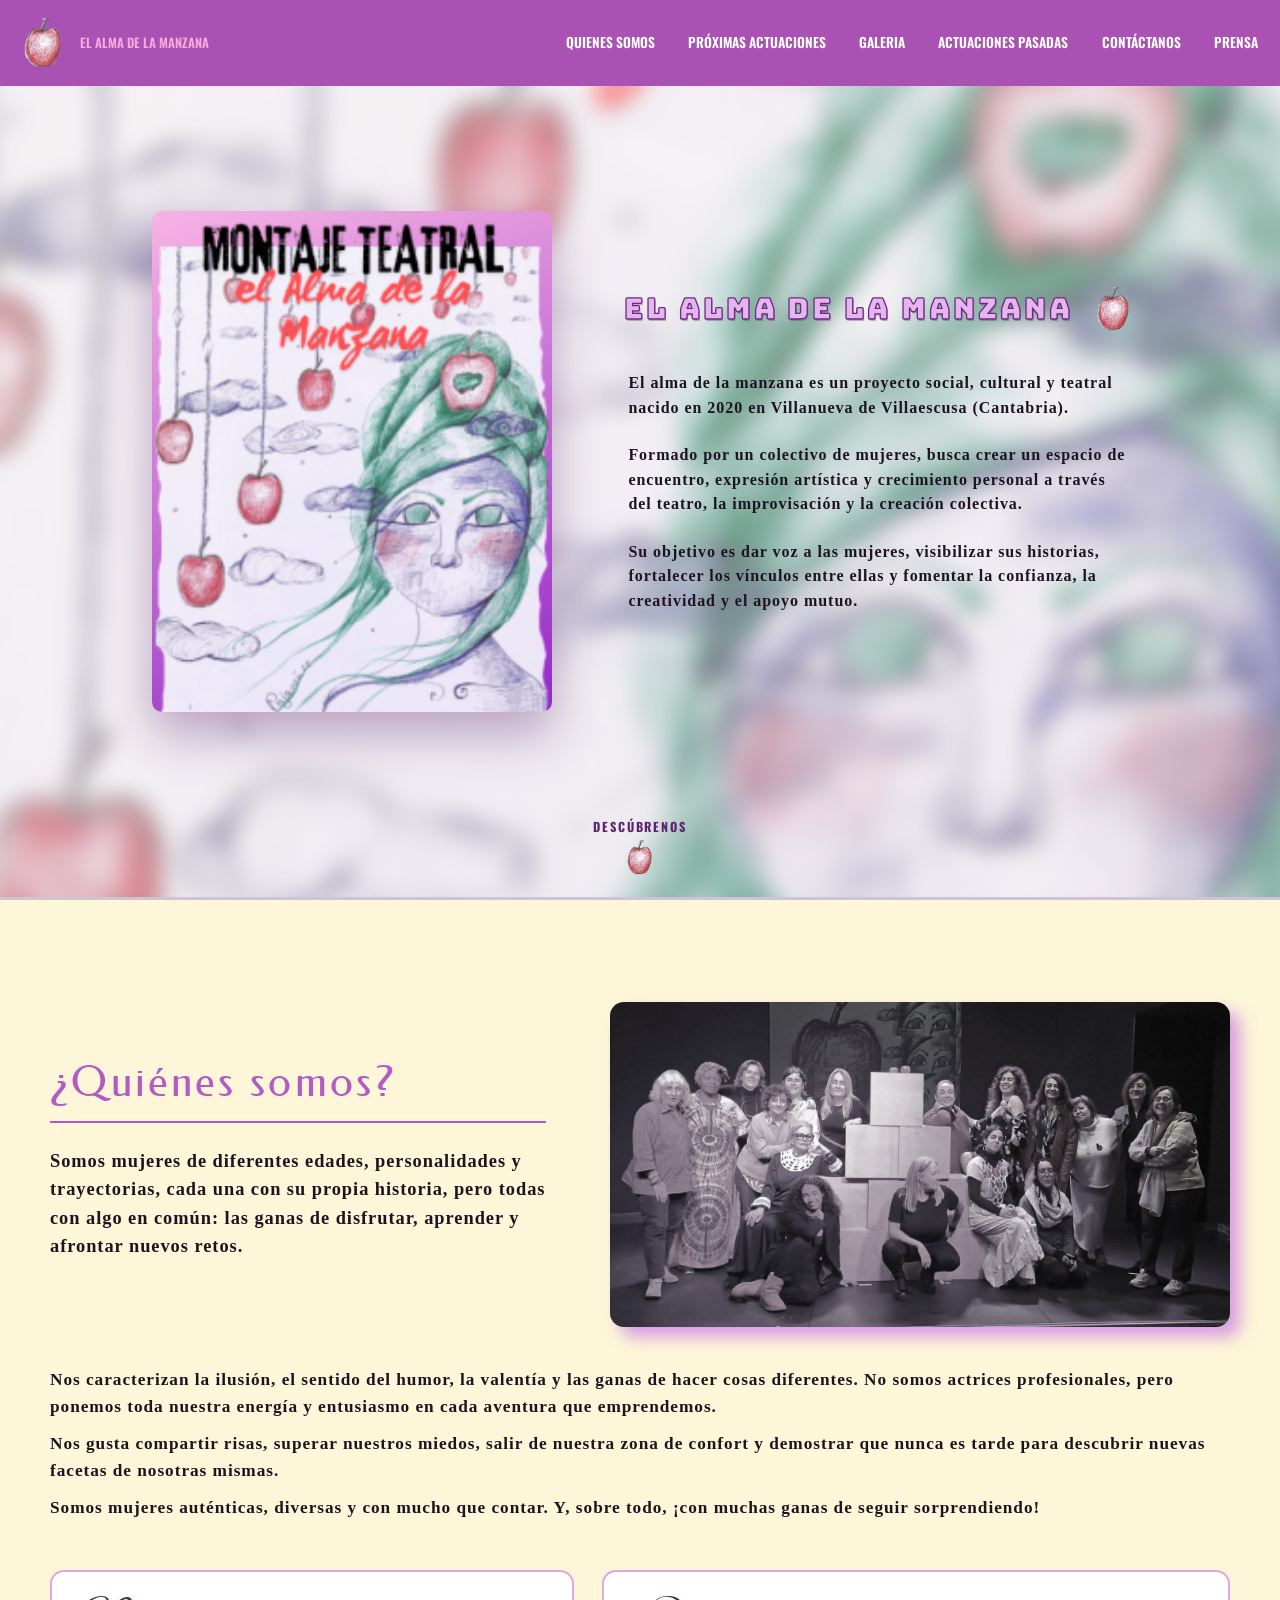
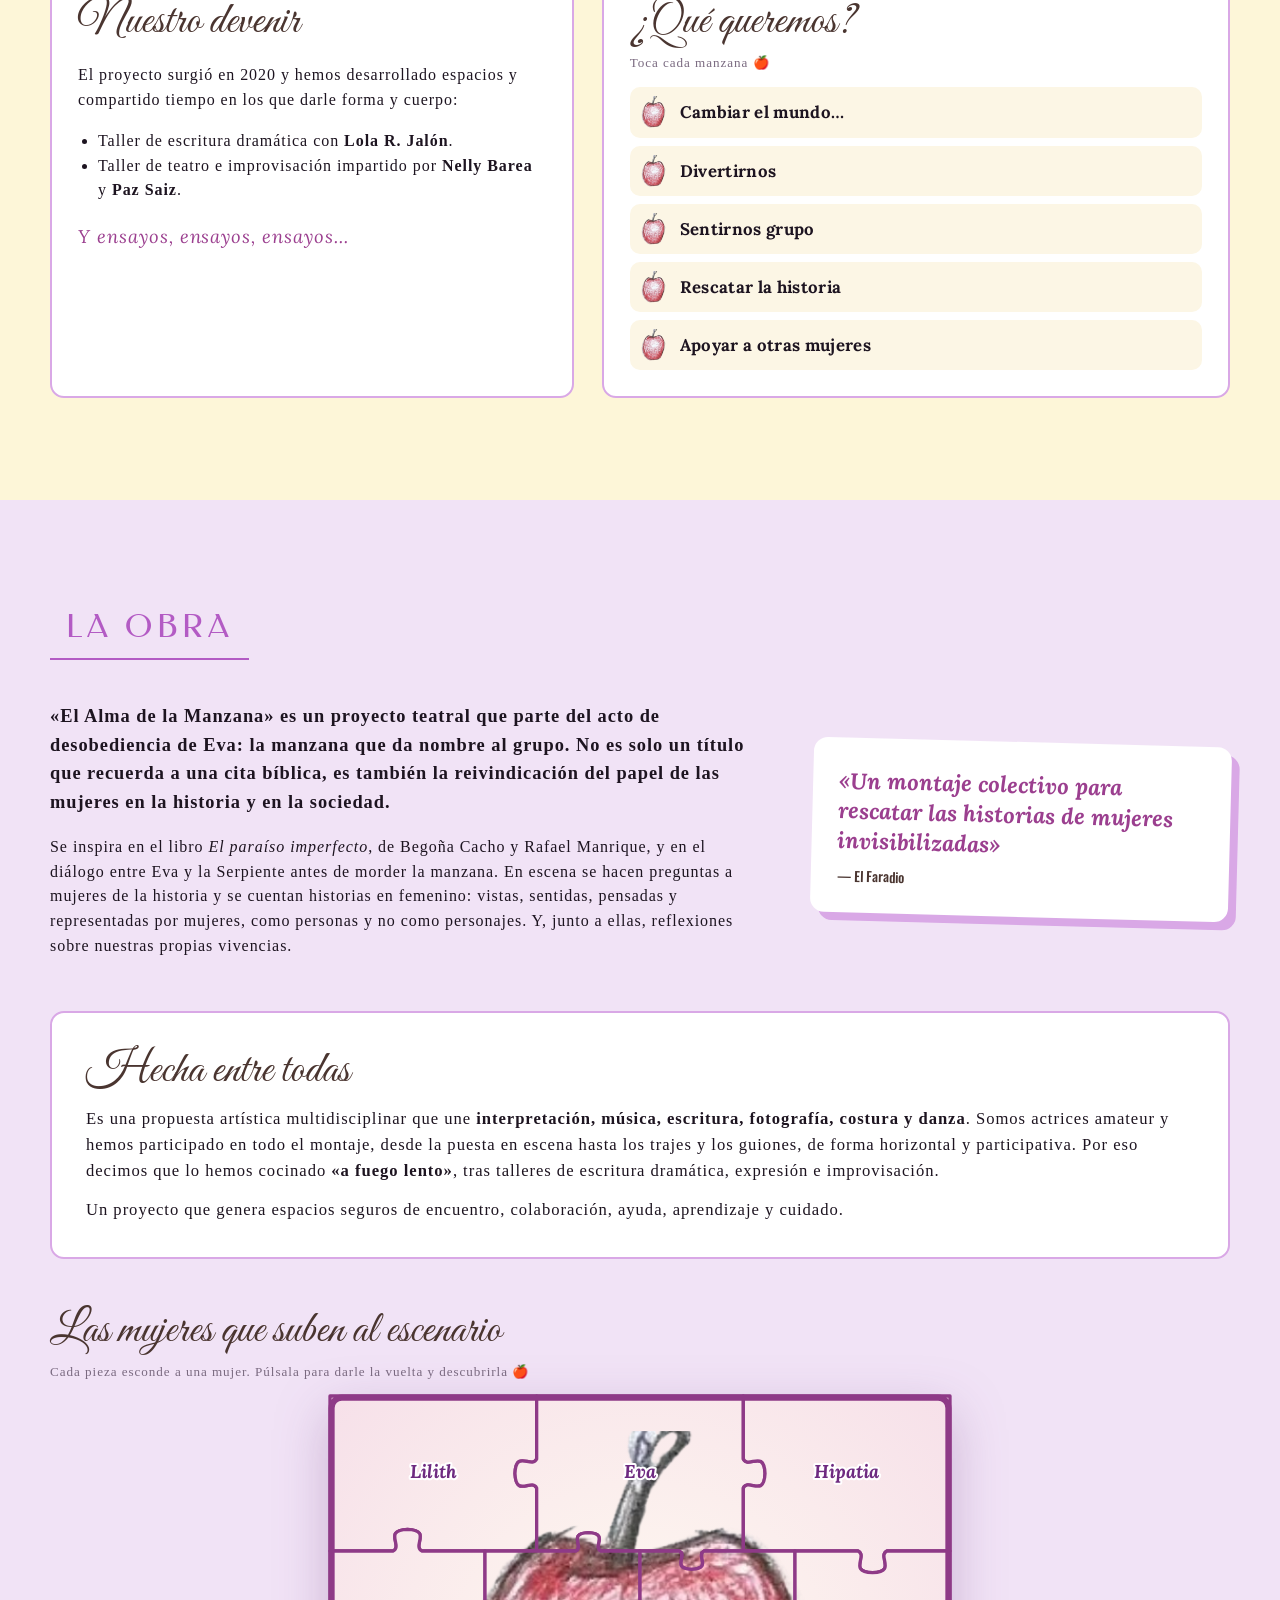
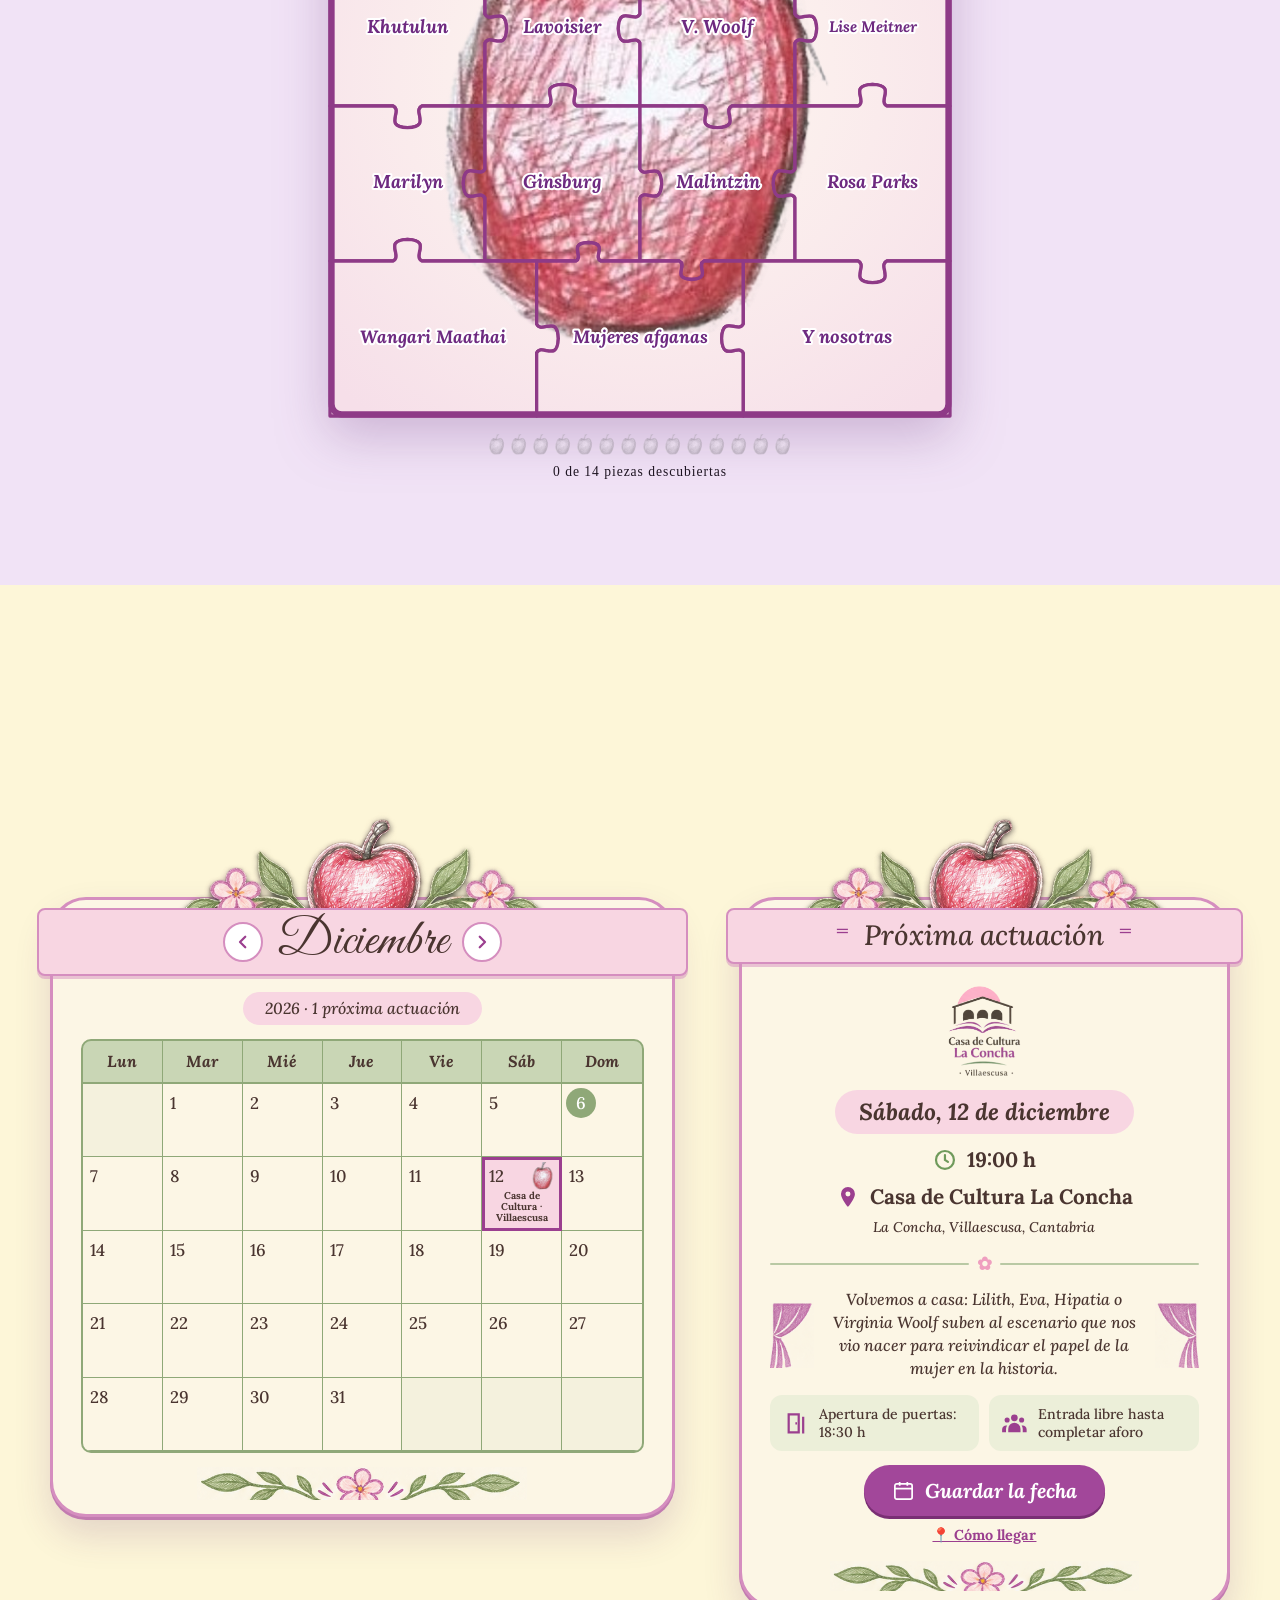
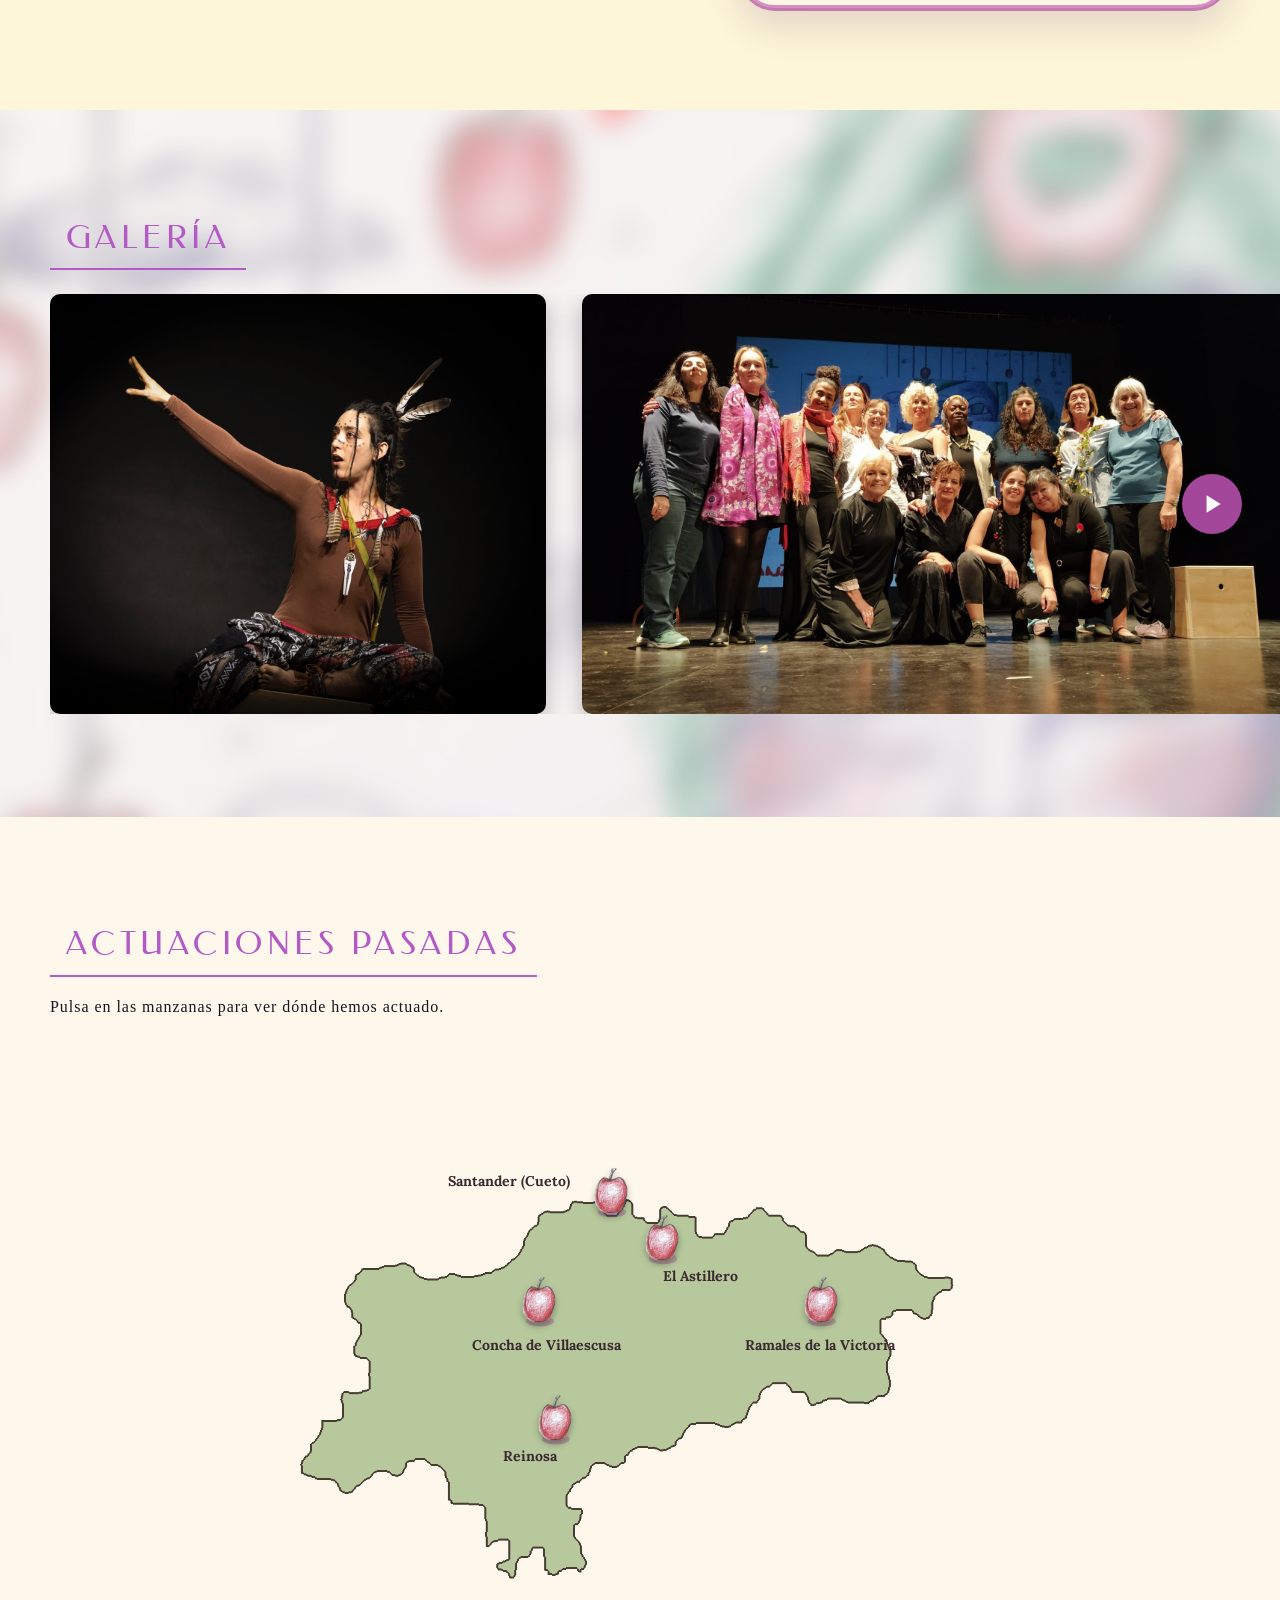
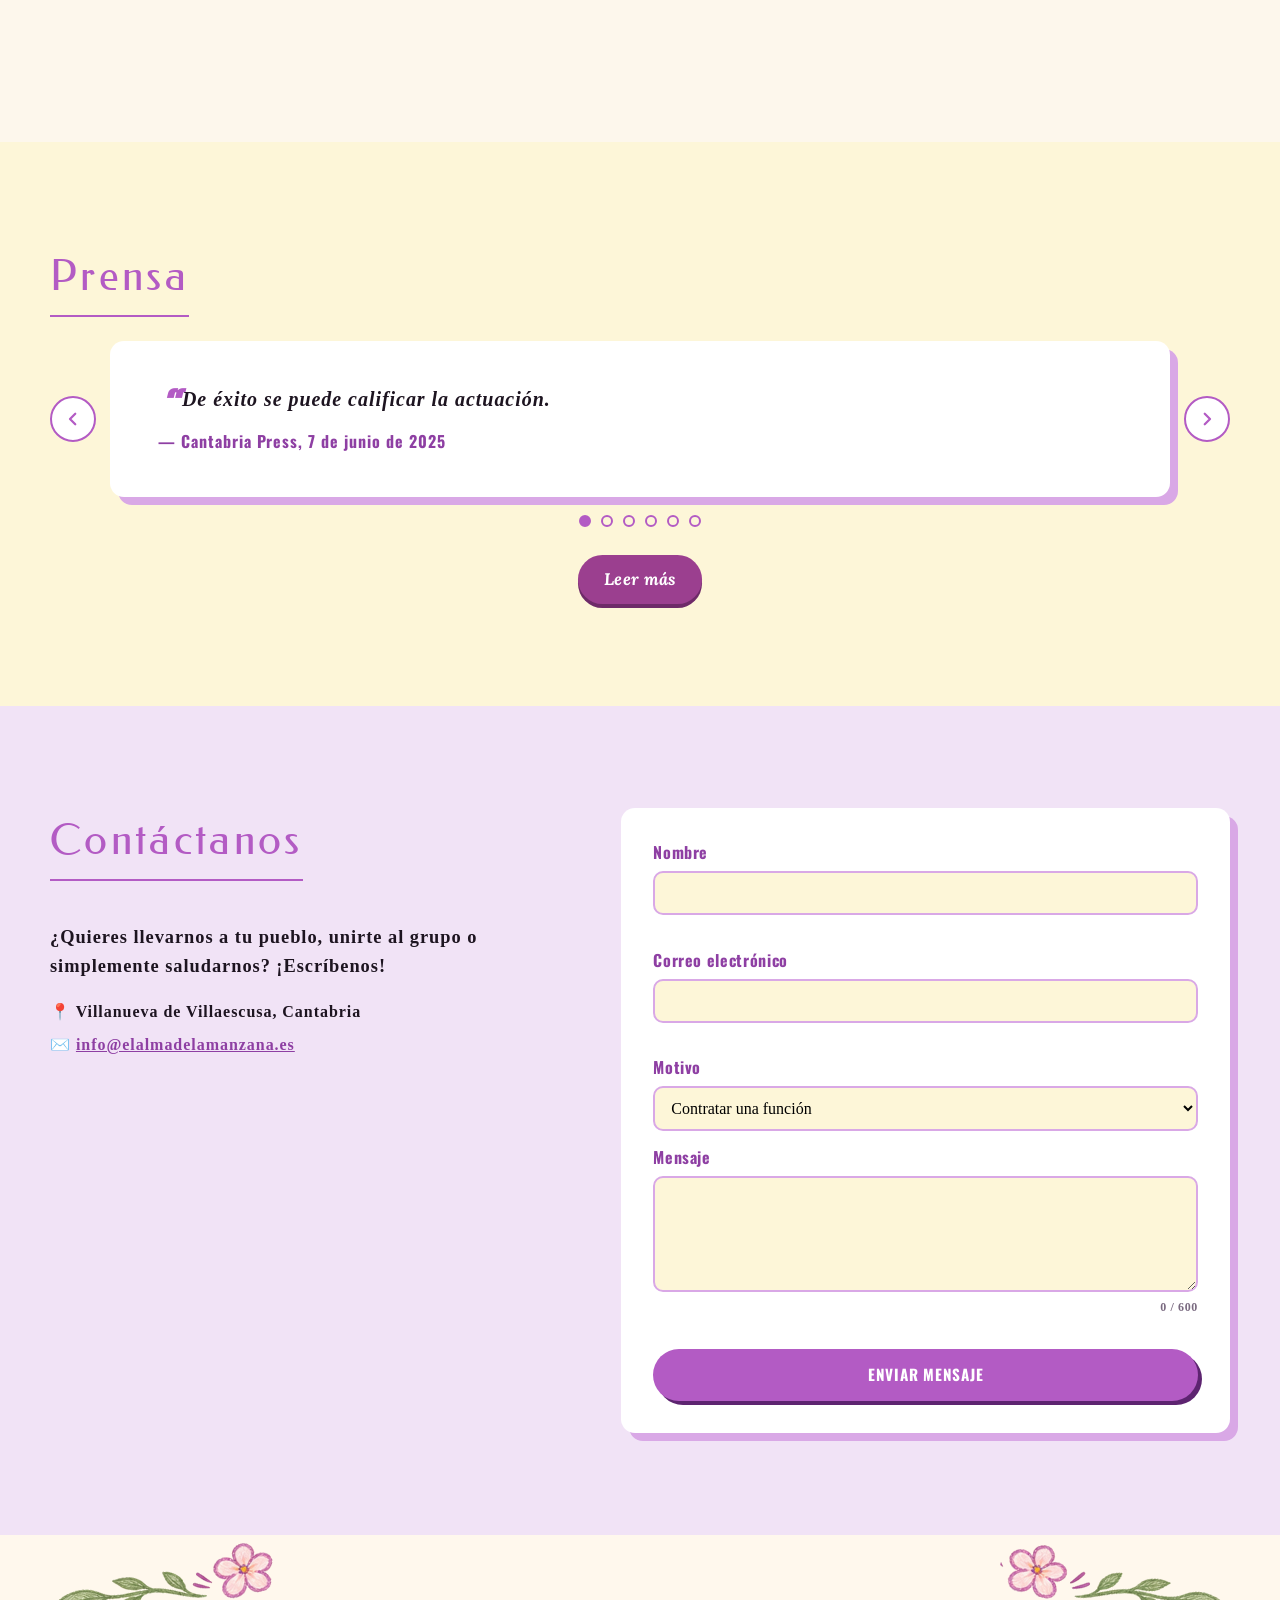
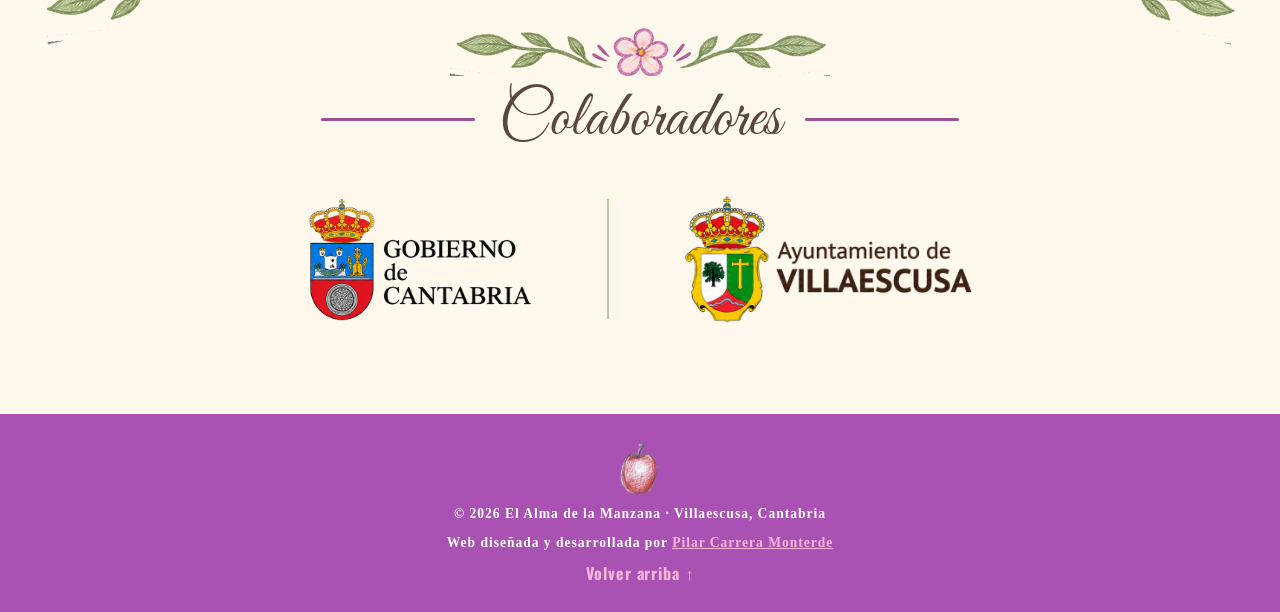
==== commit 4394618a: "Contact form sends email via Web3Forms instead of mailto Co-Authored-By: Claude Opus 5.5 <noreply@an" ====
--- a/index.html
+++ b/index.html
@@ -317,8 +317,10 @@
             <span class="char-count">0 / 600</span>
             <span class="error"></span>
           </label>
+          <input type="checkbox" name="botcheck" class="botcheck" tabindex="-1" autocomplete="off" aria-hidden="true">
           <button type="submit" class="btn-form">Enviar mensaje</button>
-          <p class="form-success" hidden>¡Gracias! Se abrirá tu programa de correo para enviar el mensaje. 🍎</p>
+          <p class="form-success" role="status" hidden>¡Gracias! Tu mensaje se ha enviado. Te responderemos pronto. 🍎</p>
+          <p class="form-fail" role="alert" hidden>No se ha podido enviar el mensaje. Inténtalo de nuevo o escríbenos a <a href="mailto:info@elalmadelamanzana.es">info@elalmadelamanzana.es</a>.</p>
         </form>
       </div>
     </section>
--- a/styles.css
+++ b/styles.css
@@ -403,6 +403,10 @@
 .error { color: var(--apple); font-family: var(--ff-body); font-size: .8rem; min-height: 1em; }
 .char-count { justify-self: end; font-family: var(--ff-body); font-size: .75rem; color: #7a6a80; }
 .form-success { margin: 0; color: var(--purple-dark); }
+.form-fail { margin: 0; color: #b3261e; }
+.form-success[hidden], .form-fail[hidden] { display: none; }
+.botcheck { display: none; }
+.btn-form:disabled { opacity: .6; cursor: wait; }
 .btn-form {
   cursor: pointer; border: 0; border-radius: 999px; padding: 14px; background: var(--purple); color: #fff;
   font-family: var(--ff-nav); text-transform: uppercase; letter-spacing: .05em; font-size: .95rem;
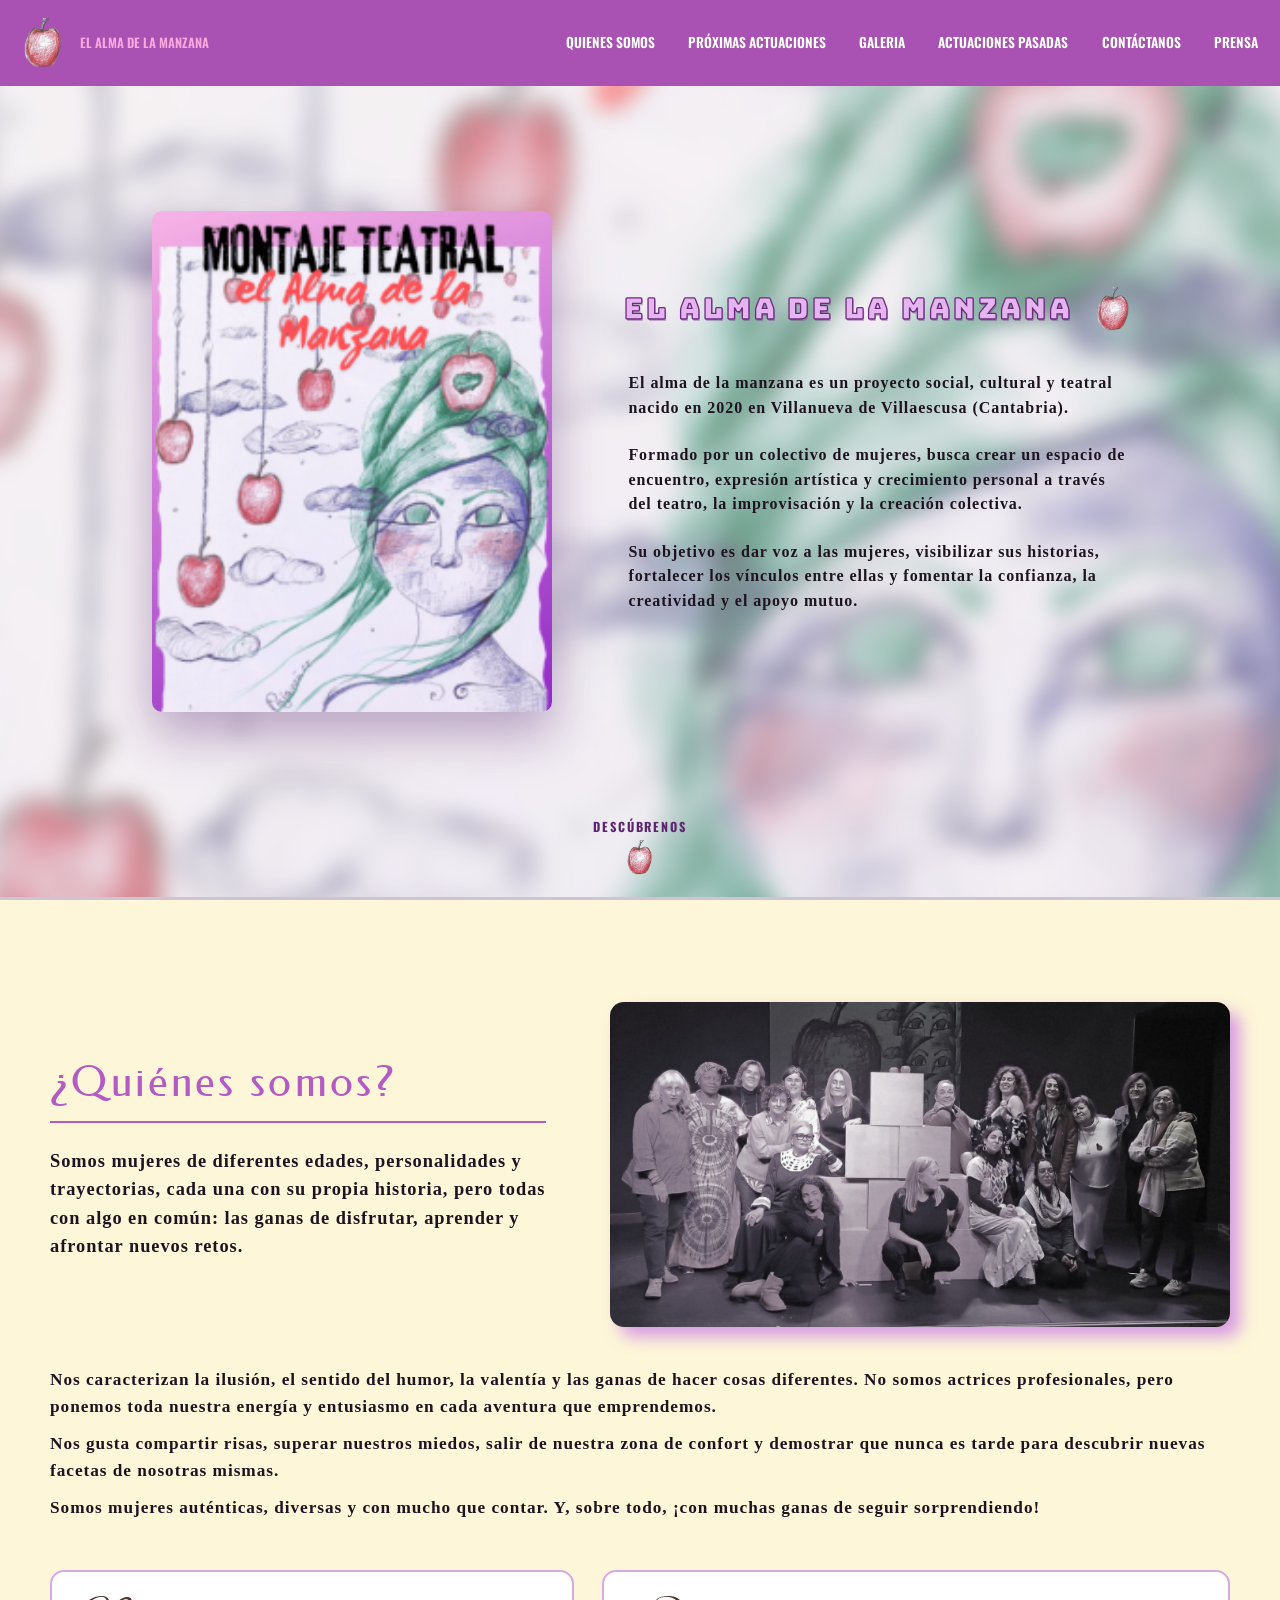
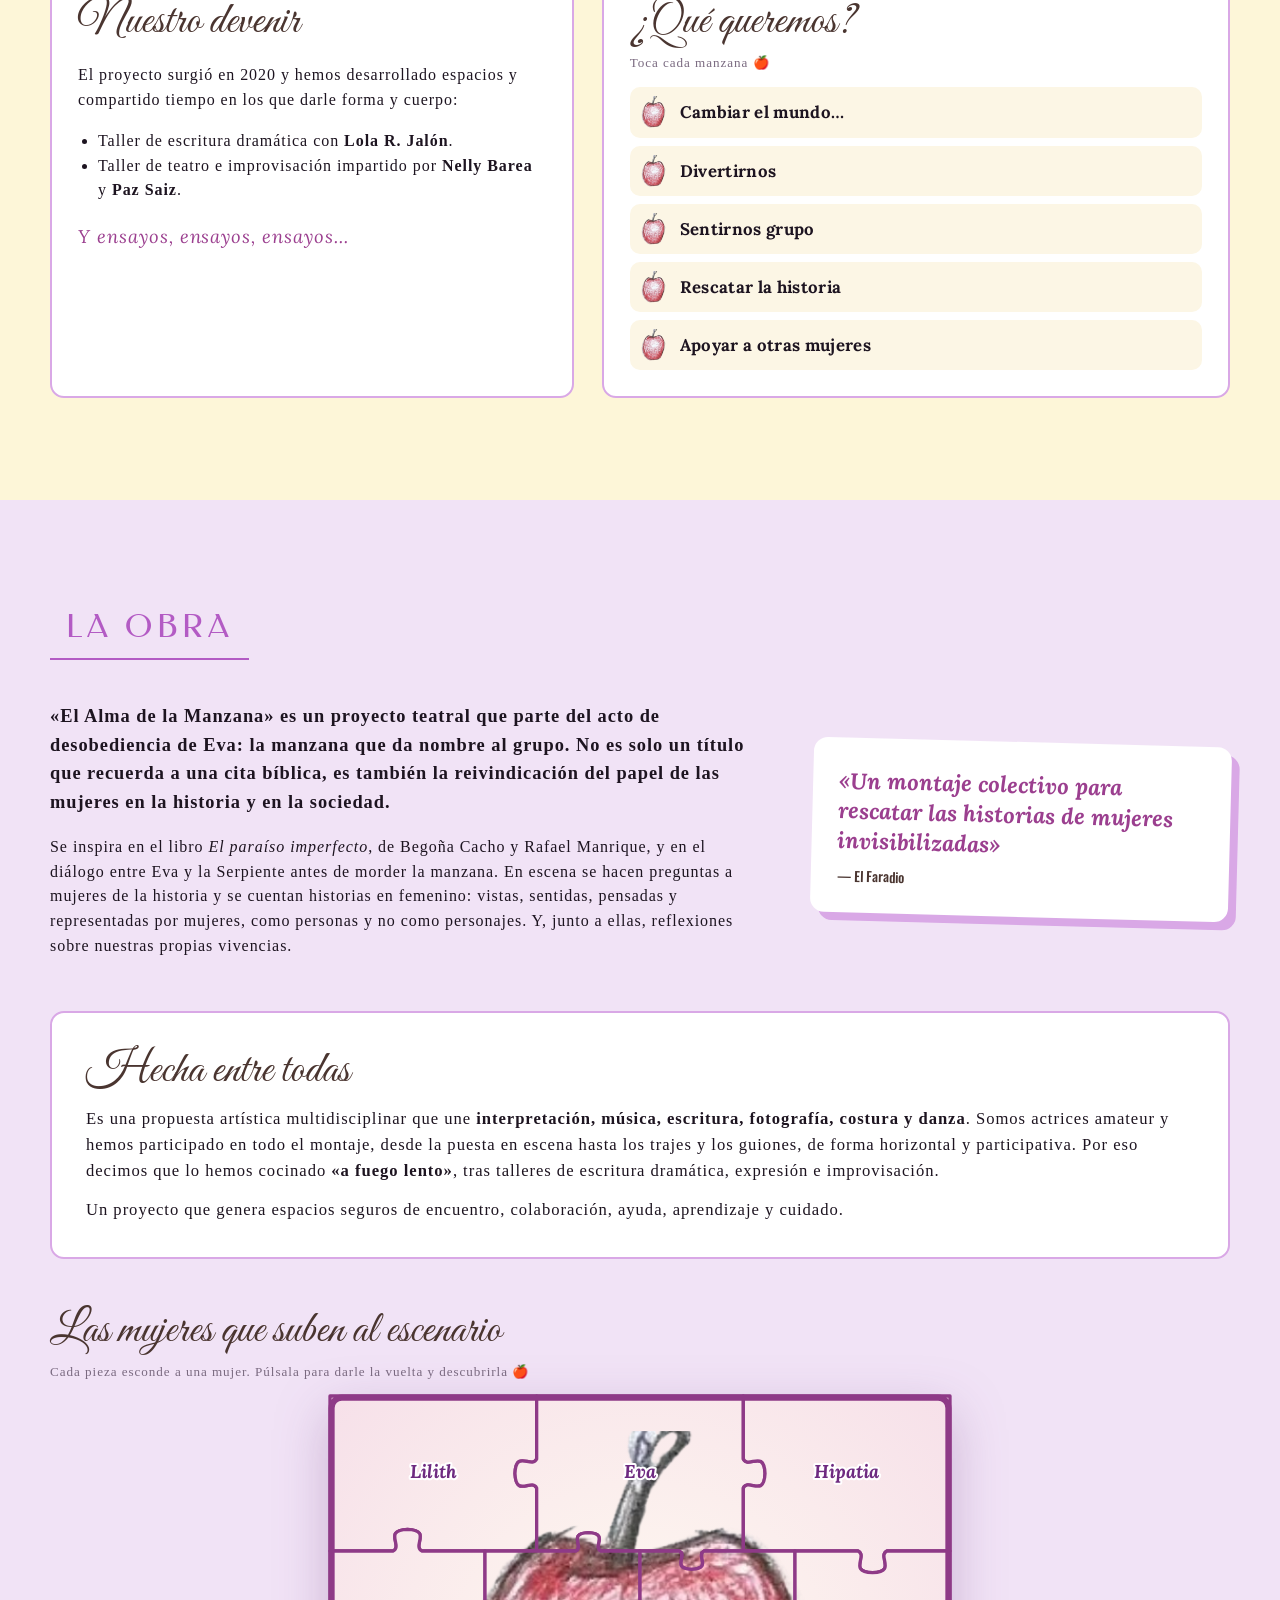
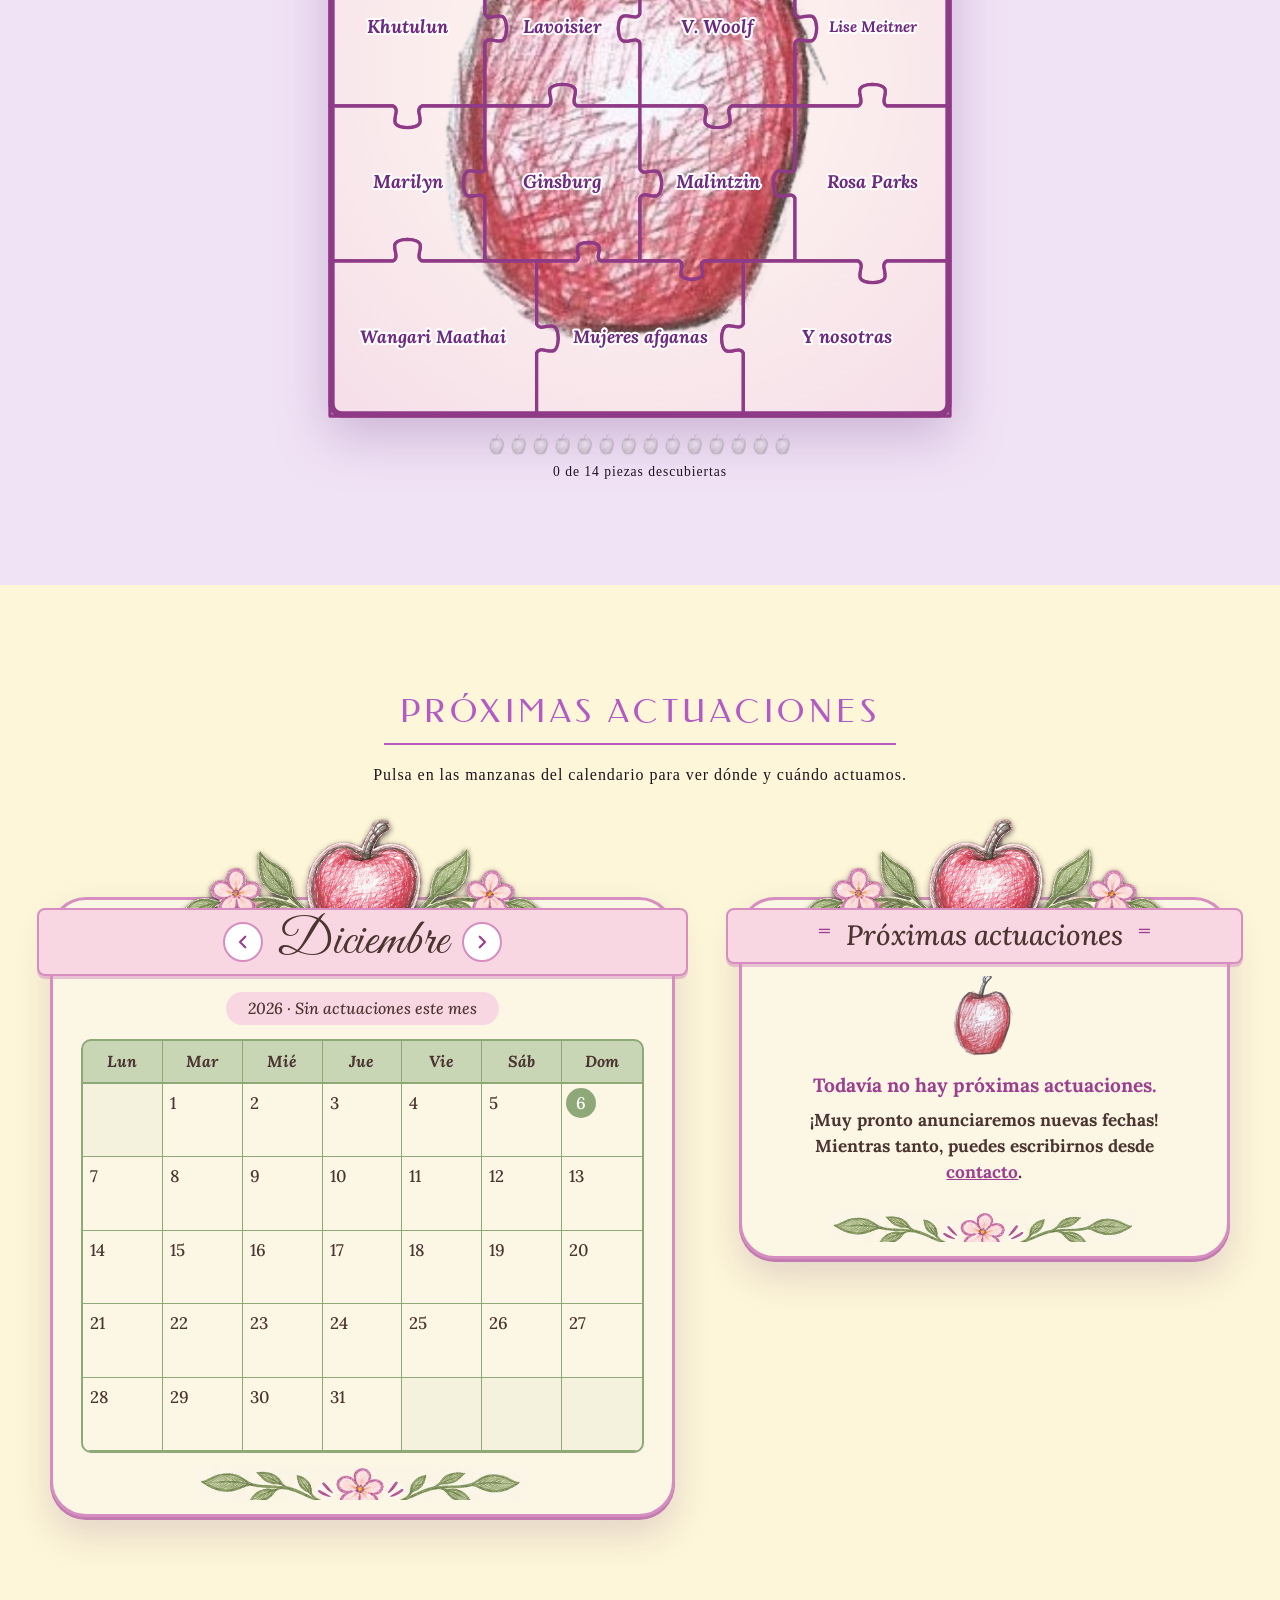
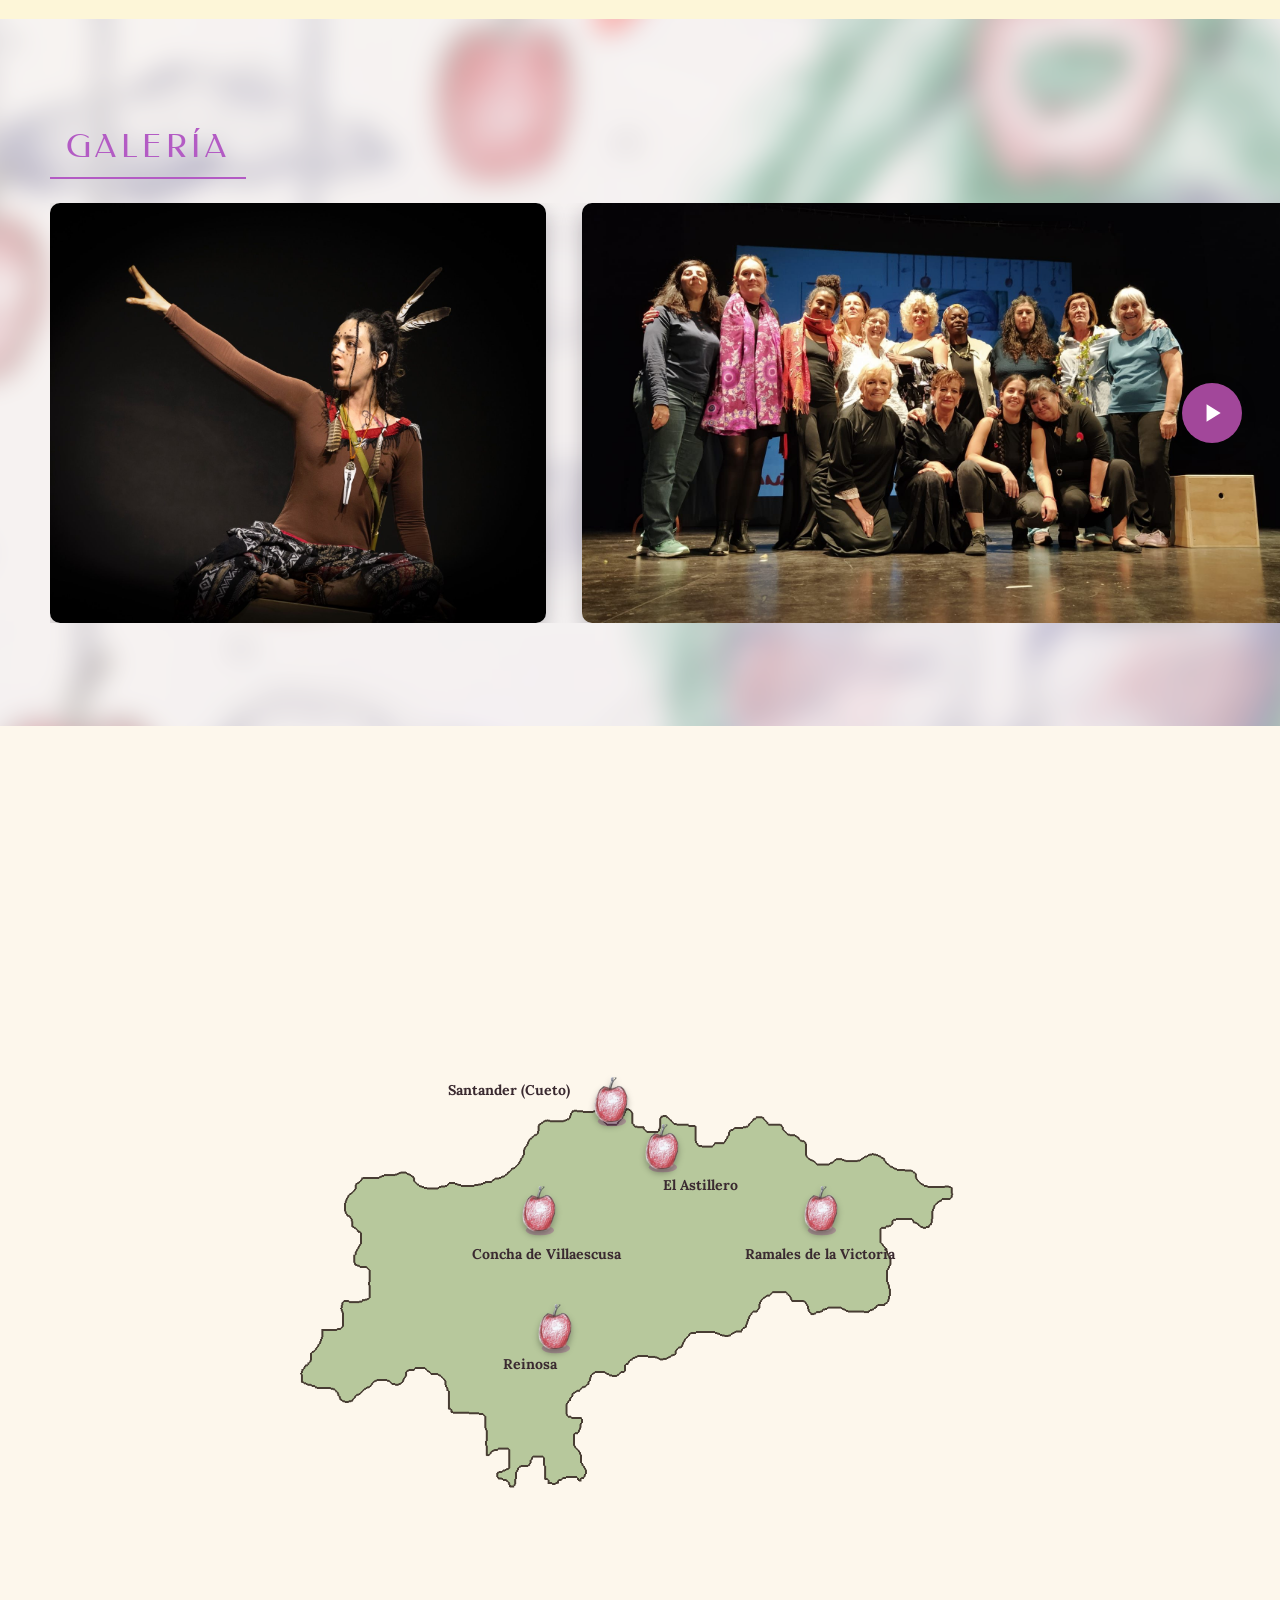
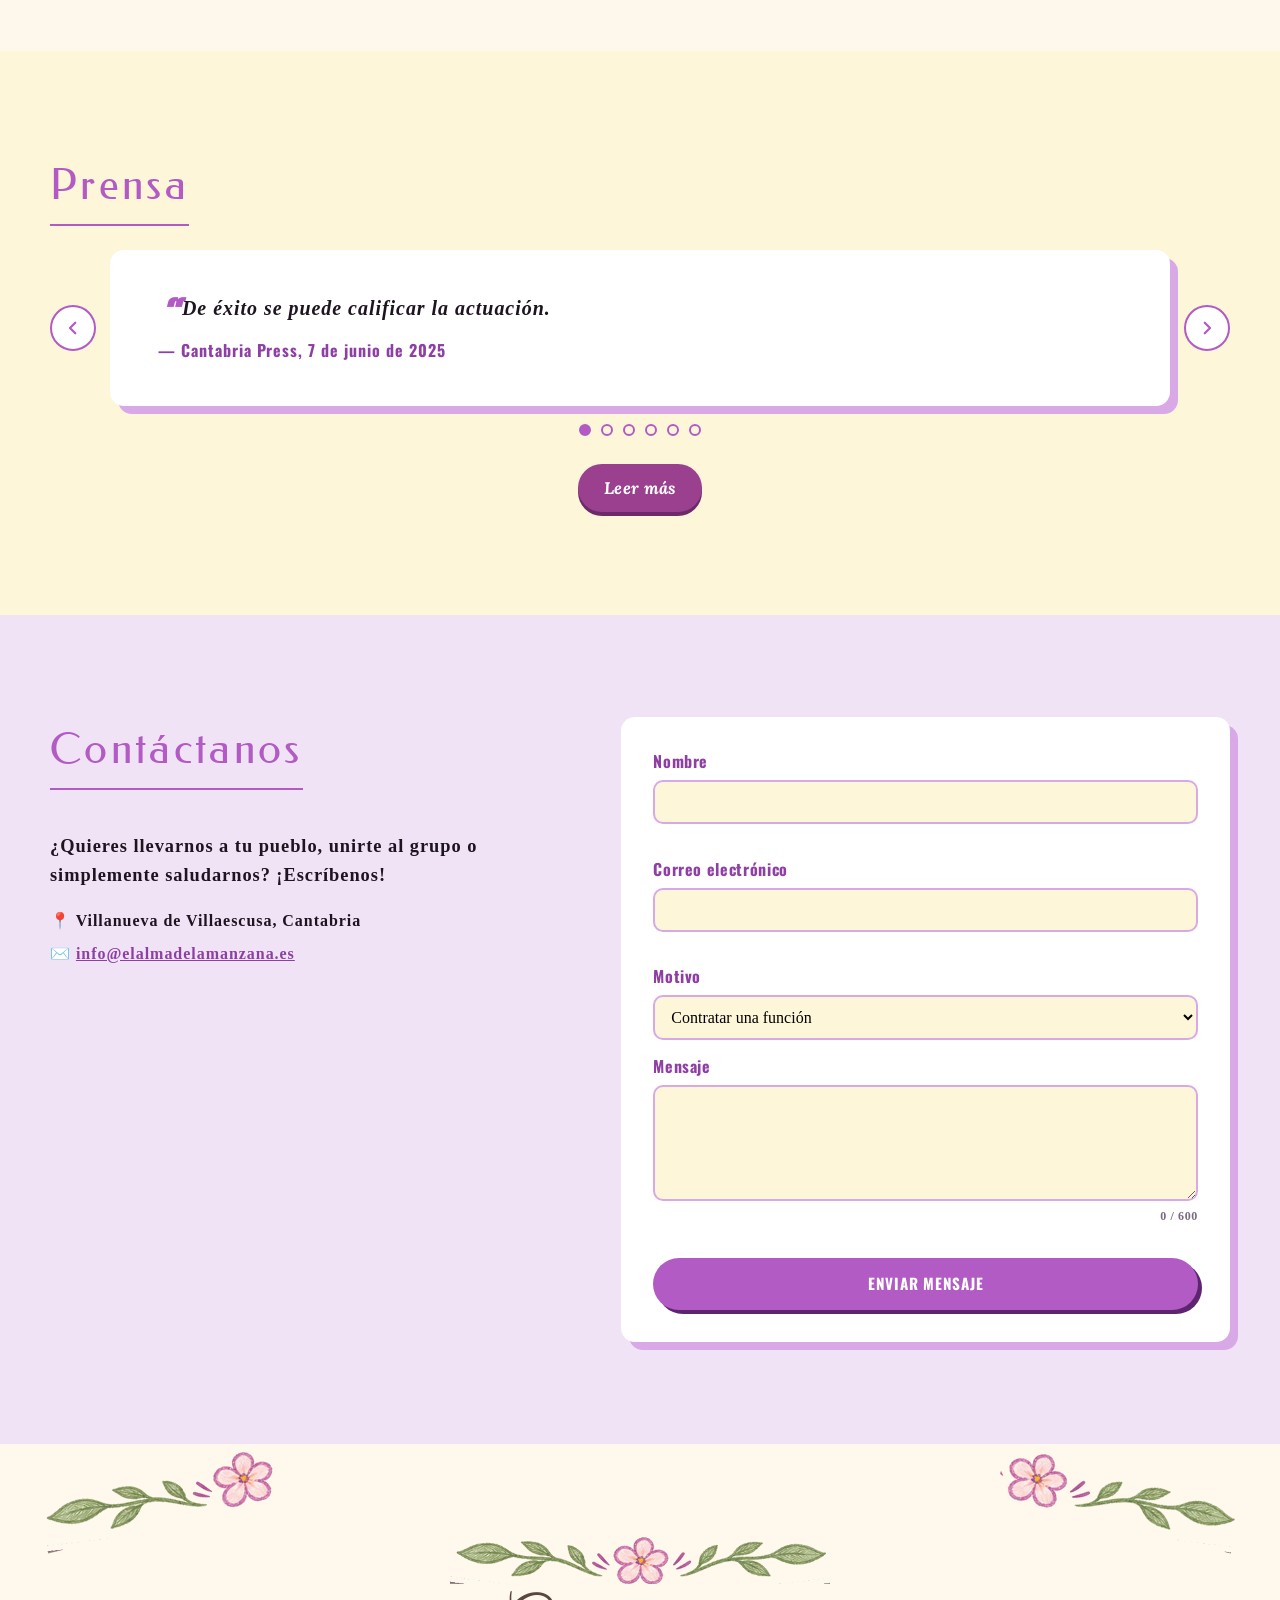
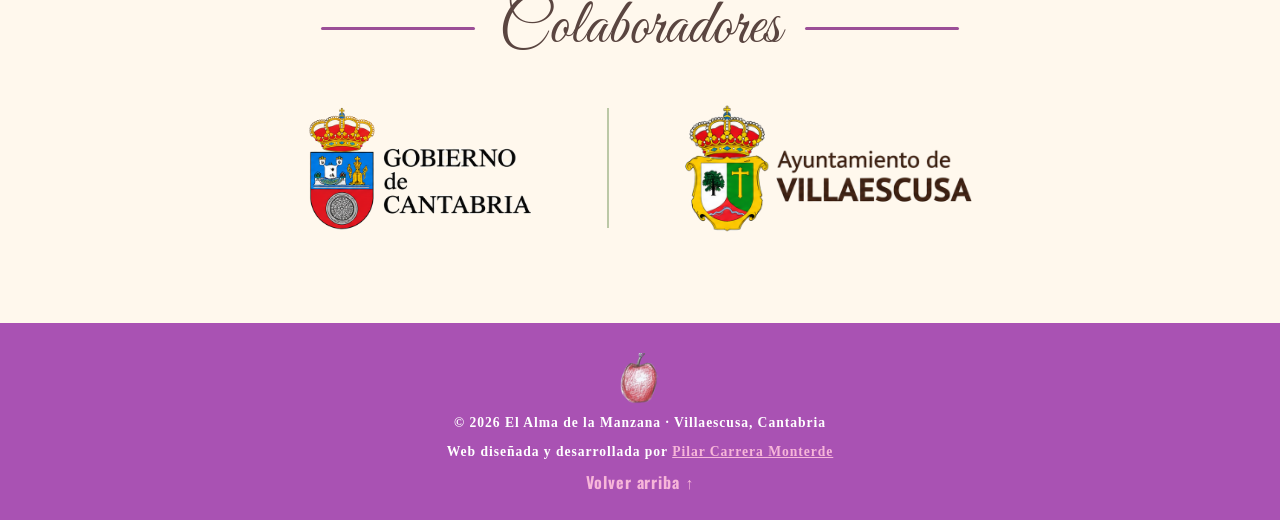
==== commit c33bf51c: "Remove placeholder upcoming performances; show empty state Co-Authored-By: Claude Opus 5.5 <noreply@" ====
--- a/index.html
+++ b/index.html
@@ -191,6 +191,11 @@
           <article class="cute-card ev reveal" id="event-card" aria-live="polite">
             <img src="images/deco/apple-top.png" alt="" class="cute-top">
             <div class="cute-ribbon"><span id="ev-label">Próxima actuación</span></div>
+            <div class="ev-empty">
+              <img src="images/manzana.png" alt="">
+              <p>Todavía no hay próximas actuaciones.</p>
+              <p>¡Muy pronto anunciaremos nuevas fechas! Mientras tanto, puedes escribirnos desde <a href="#contacto">contacto</a>.</p>
+            </div>
             <img class="ev-logo" id="ev-logo" alt="">
             <p class="cute-pill ev-date" id="ev-date"></p>
             <p class="ev-line">
--- a/styles.css
+++ b/styles.css
@@ -758,3 +758,12 @@
   .collab-branch { display: none; }
   .collab-leaves { width: 240px; margin-top: 0; }
 }
+
+/* Próximas actuaciones: tarjeta cuando aún no hay fechas */
+.ev-empty { display: none; }
+.ev.no-events > :not(.cute-top, .cute-ribbon, .ev-empty, .cute-bottom) { display: none; }
+.ev.no-events .ev-empty { display: block; text-align: center; padding: 18px 8px 4px; font-family: var(--ff-card); font-size: 1.08rem; line-height: 1.5; letter-spacing: 0; }
+.ev-empty img { width: 70px; margin: 0 auto 14px; animation: wiggle 2.6s ease-in-out infinite; }
+.ev-empty p { margin: 0 0 8px; }
+.ev-empty p:first-of-type { font-weight: 700; color: var(--plum); font-size: 1.2rem; }
+.ev-empty a { color: var(--plum); }
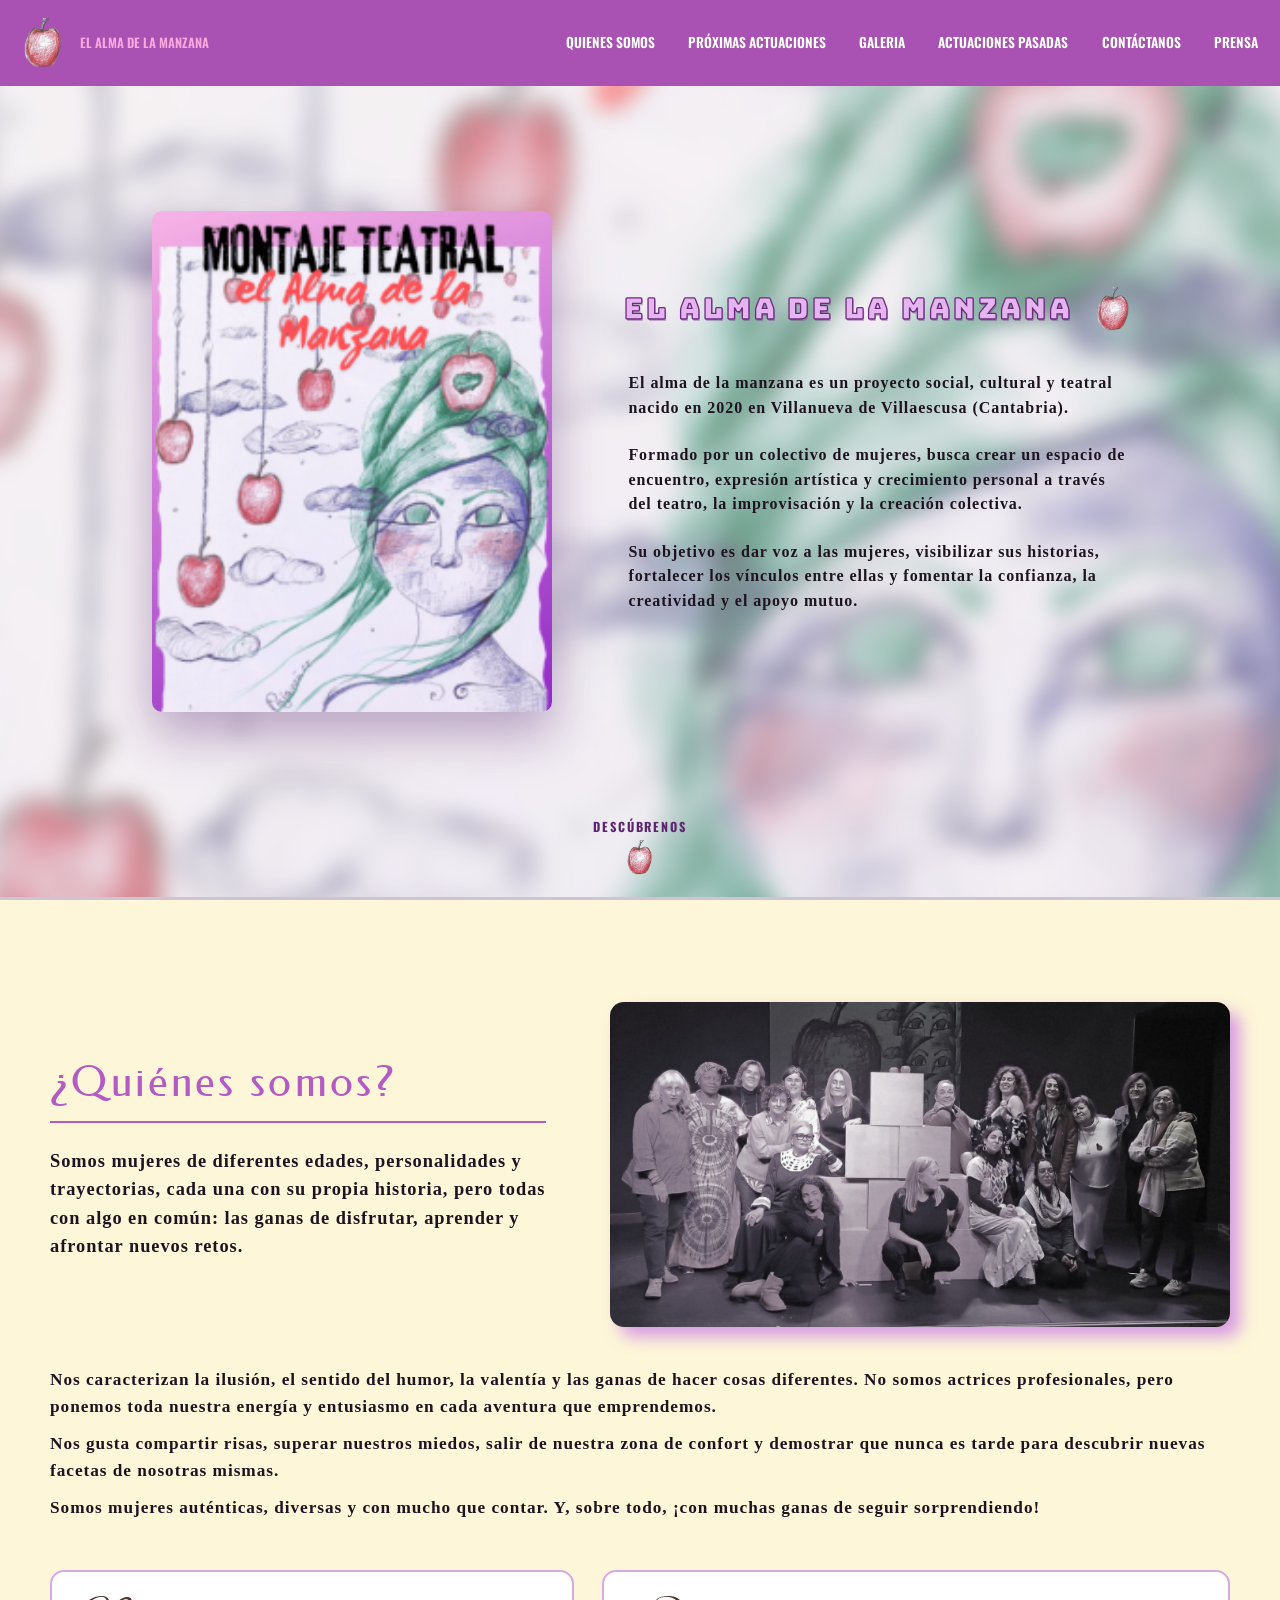
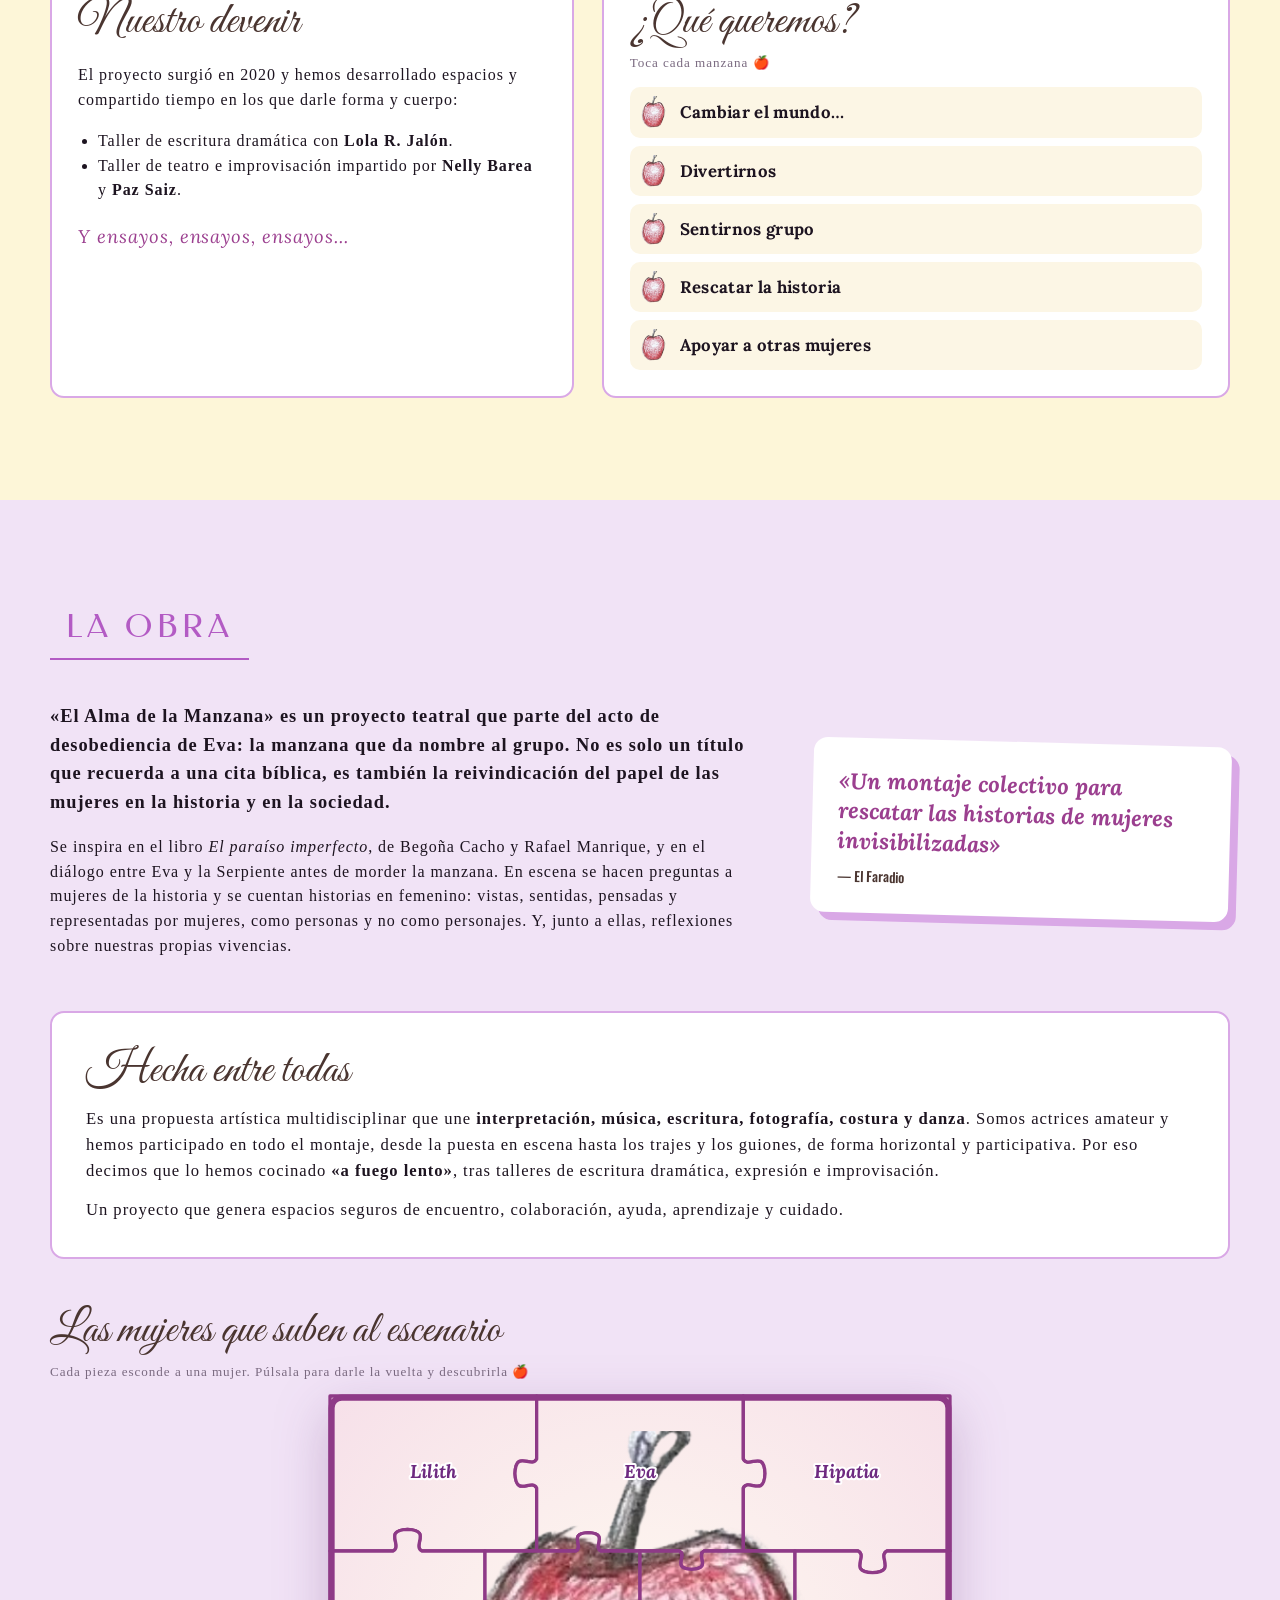
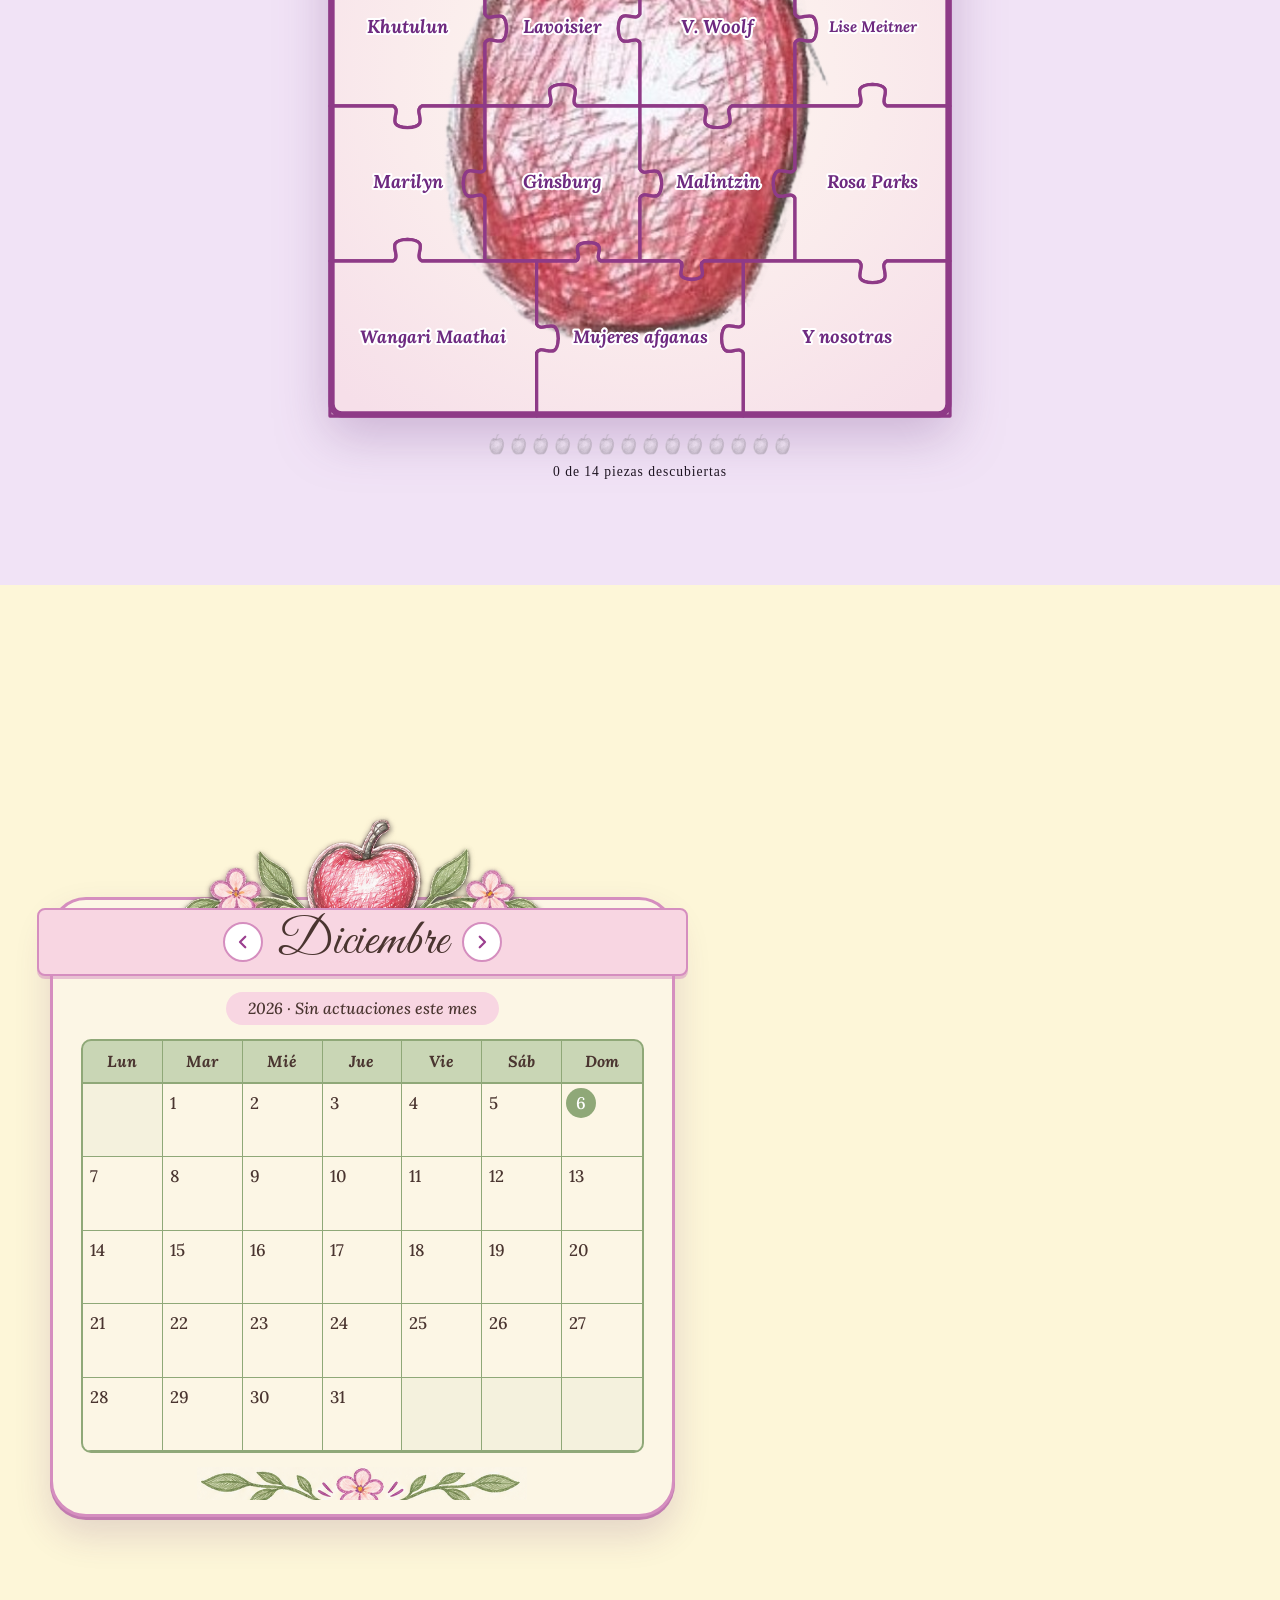
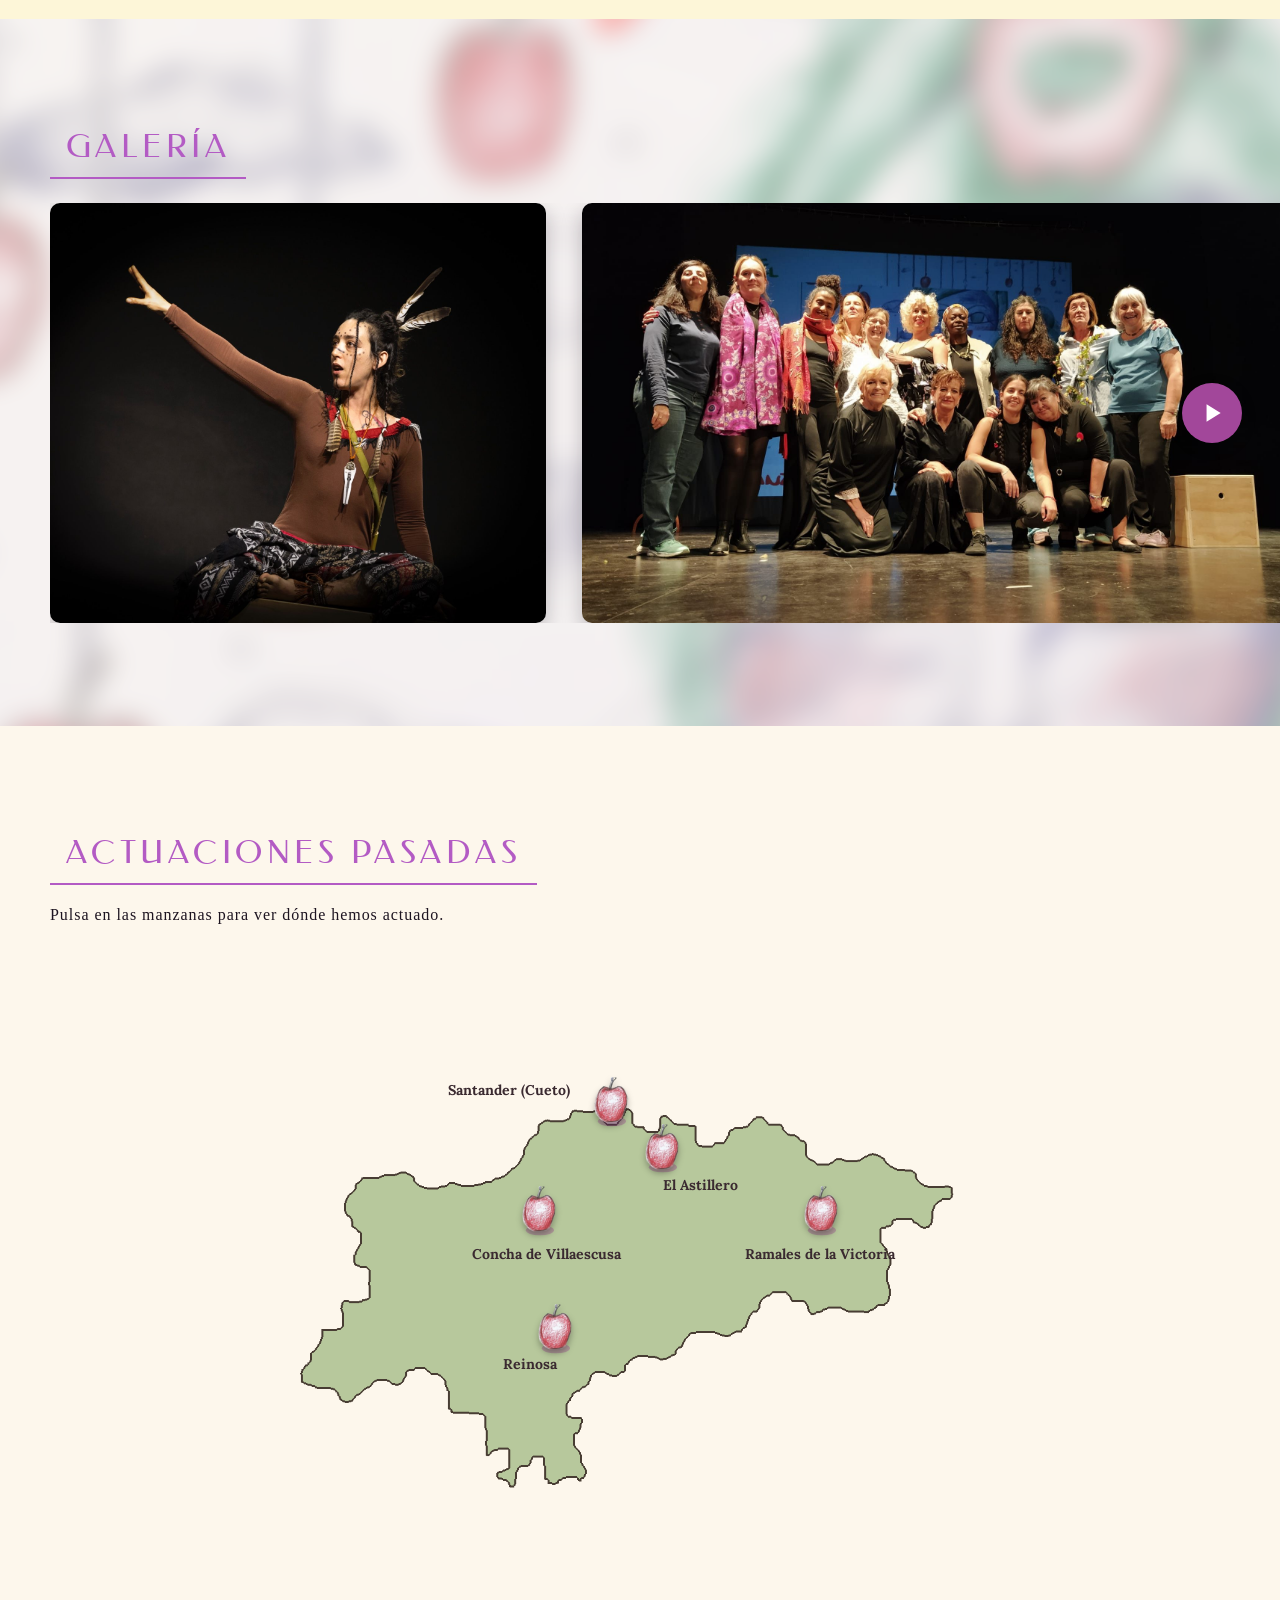
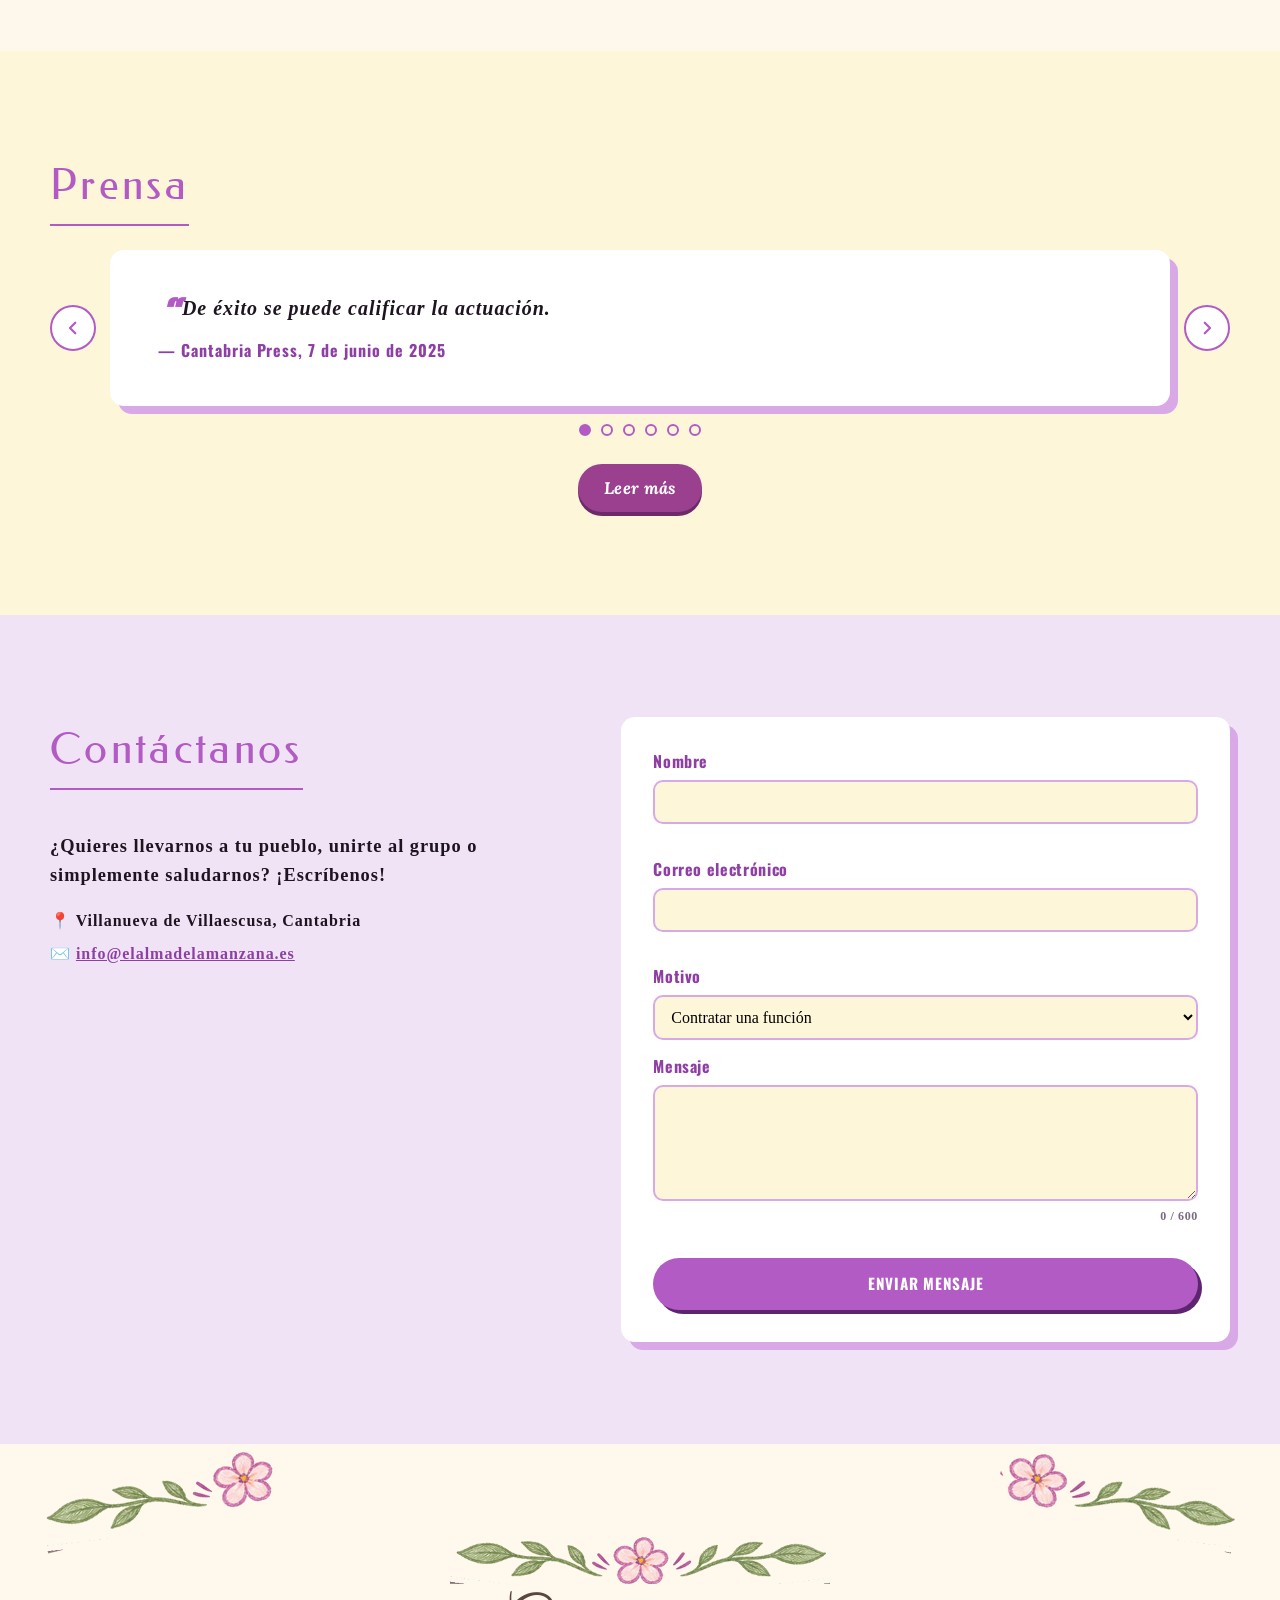
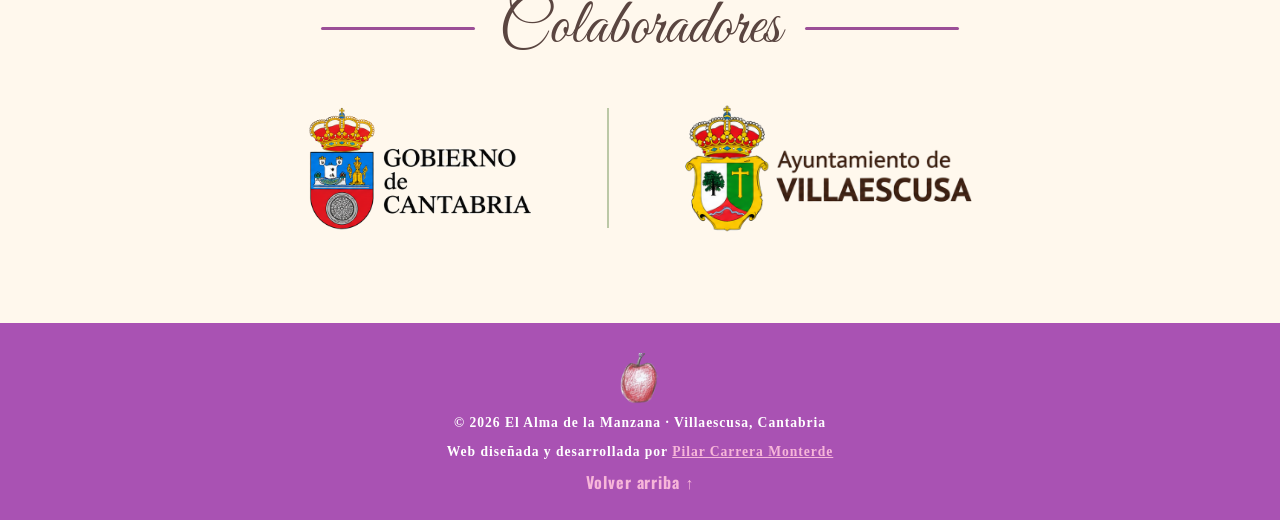
==== commit 5c1a3dcc: "Add 'Fechas por anunciar' ticket sign to empty upcoming card Co-Authored-By: Claude Opus 5.5 <norepl" ====
--- a/index.html
+++ b/index.html
@@ -192,7 +192,13 @@
             <img src="images/deco/apple-top.png" alt="" class="cute-top">
             <div class="cute-ribbon"><span id="ev-label">Próxima actuación</span></div>
             <div class="ev-empty">
-              <img src="images/manzana.png" alt="">
+              <div class="tba" role="img" aria-label="Fechas por anunciar">
+                <div class="tba-ticket">
+                  <span class="tba-small">✿ Próximamente ✿</span>
+                  <span class="tba-big">Fechas por anunciar</span>
+                  <span class="tba-stars" aria-hidden="true">★ ★ ★</span>
+                </div>
+              </div>
               <p>Todavía no hay próximas actuaciones.</p>
               <p>¡Muy pronto anunciaremos nuevas fechas! Mientras tanto, puedes escribirnos desde <a href="#contacto">contacto</a>.</p>
             </div>
--- a/styles.css
+++ b/styles.css
@@ -763,7 +763,22 @@
 .ev-empty { display: none; }
 .ev.no-events > :not(.cute-top, .cute-ribbon, .ev-empty, .cute-bottom) { display: none; }
 .ev.no-events .ev-empty { display: block; text-align: center; padding: 18px 8px 4px; font-family: var(--ff-card); font-size: 1.08rem; line-height: 1.5; letter-spacing: 0; }
-.ev-empty img { width: 70px; margin: 0 auto 14px; animation: wiggle 2.6s ease-in-out infinite; }
+/* cartelito "Fechas por anunciar": entrada de teatro que se balancea */
+.tba { display: inline-block; margin: 6px auto 20px; filter: drop-shadow(0 8px 12px rgba(93, 36, 112, .35)); transform-origin: 50% -30px; animation: tbaSwing 3.2s ease-in-out infinite; }
+.tba-ticket {
+  position: relative; display: grid; gap: 2px; padding: 16px 38px 14px;
+  background: linear-gradient(160deg, #b35bc4, #8e3a87); color: #fff;
+  outline: 2px dashed rgba(255, 242, 250, .75); outline-offset: -8px; border-radius: 8px;
+  -webkit-mask: radial-gradient(circle 12px at 0 50%, #0000 98%, #000) left / 51% 100% no-repeat,
+                radial-gradient(circle 12px at 100% 50%, #0000 98%, #000) right / 51% 100% no-repeat;
+          mask: radial-gradient(circle 12px at 0 50%, #0000 98%, #000) left / 51% 100% no-repeat,
+                radial-gradient(circle 12px at 100% 50%, #0000 98%, #000) right / 51% 100% no-repeat;
+}
+.tba-small { font-family: var(--ff-nav); text-transform: uppercase; letter-spacing: .16em; font-size: .72rem; opacity: .9; }
+.tba-big { font-family: var(--ff-script); font-size: clamp(1.9rem, 4vw, 2.4rem); line-height: 1.05; letter-spacing: 0; color: #ffe9a8; text-shadow: 0 2px 0 rgba(60, 10, 50, .35); }
+.tba-stars { font-size: .7rem; letter-spacing: .5em; color: #ffd66e; padding-left: .5em; }
+@keyframes tbaSwing { 0%, 100% { transform: rotate(-3deg); } 50% { transform: rotate(3deg); } }
+@media (prefers-reduced-motion: reduce) { .tba { animation: none; transform: rotate(-2deg); } }
 .ev-empty p { margin: 0 0 8px; }
-.ev-empty p:first-of-type { font-weight: 700; color: var(--plum); font-size: 1.2rem; }
+.ev-empty > p:first-of-type { font-weight: 700; color: var(--plum); font-size: 1.15rem; }
 .ev-empty a { color: var(--plum); }
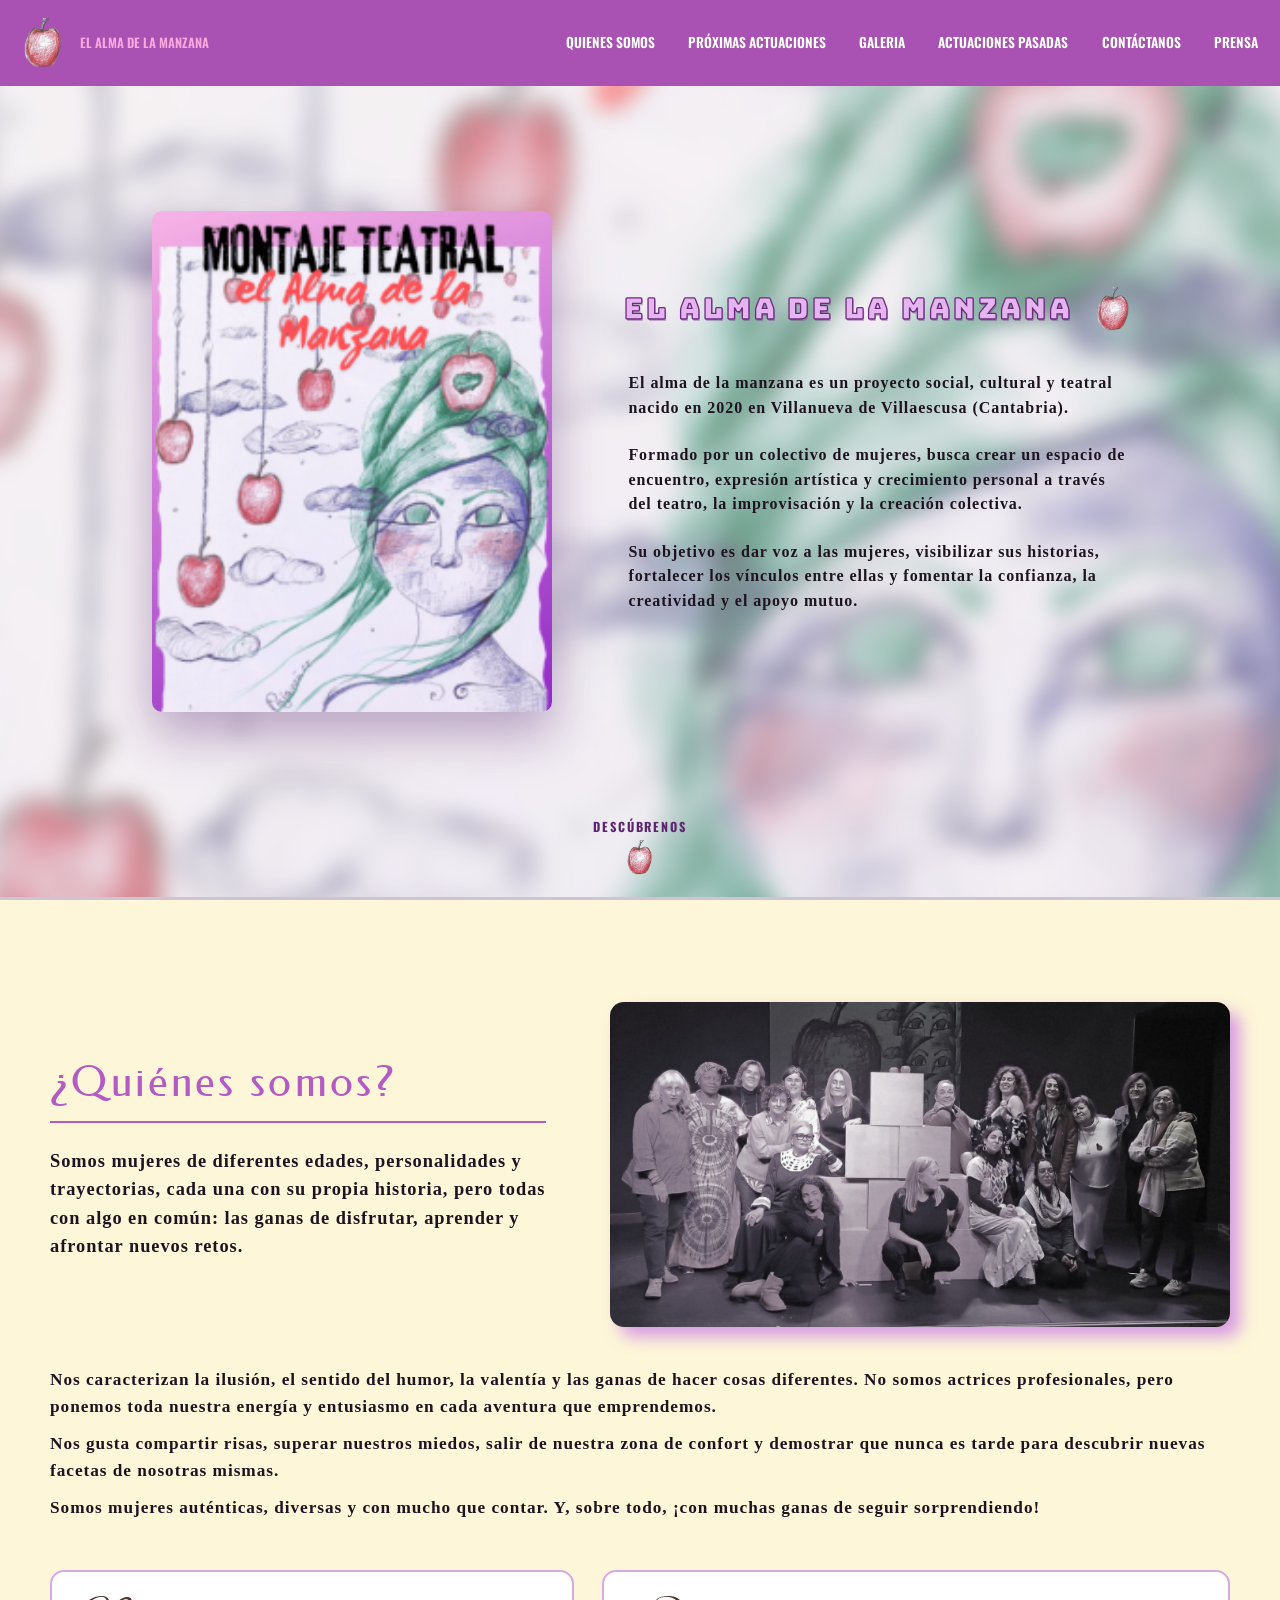
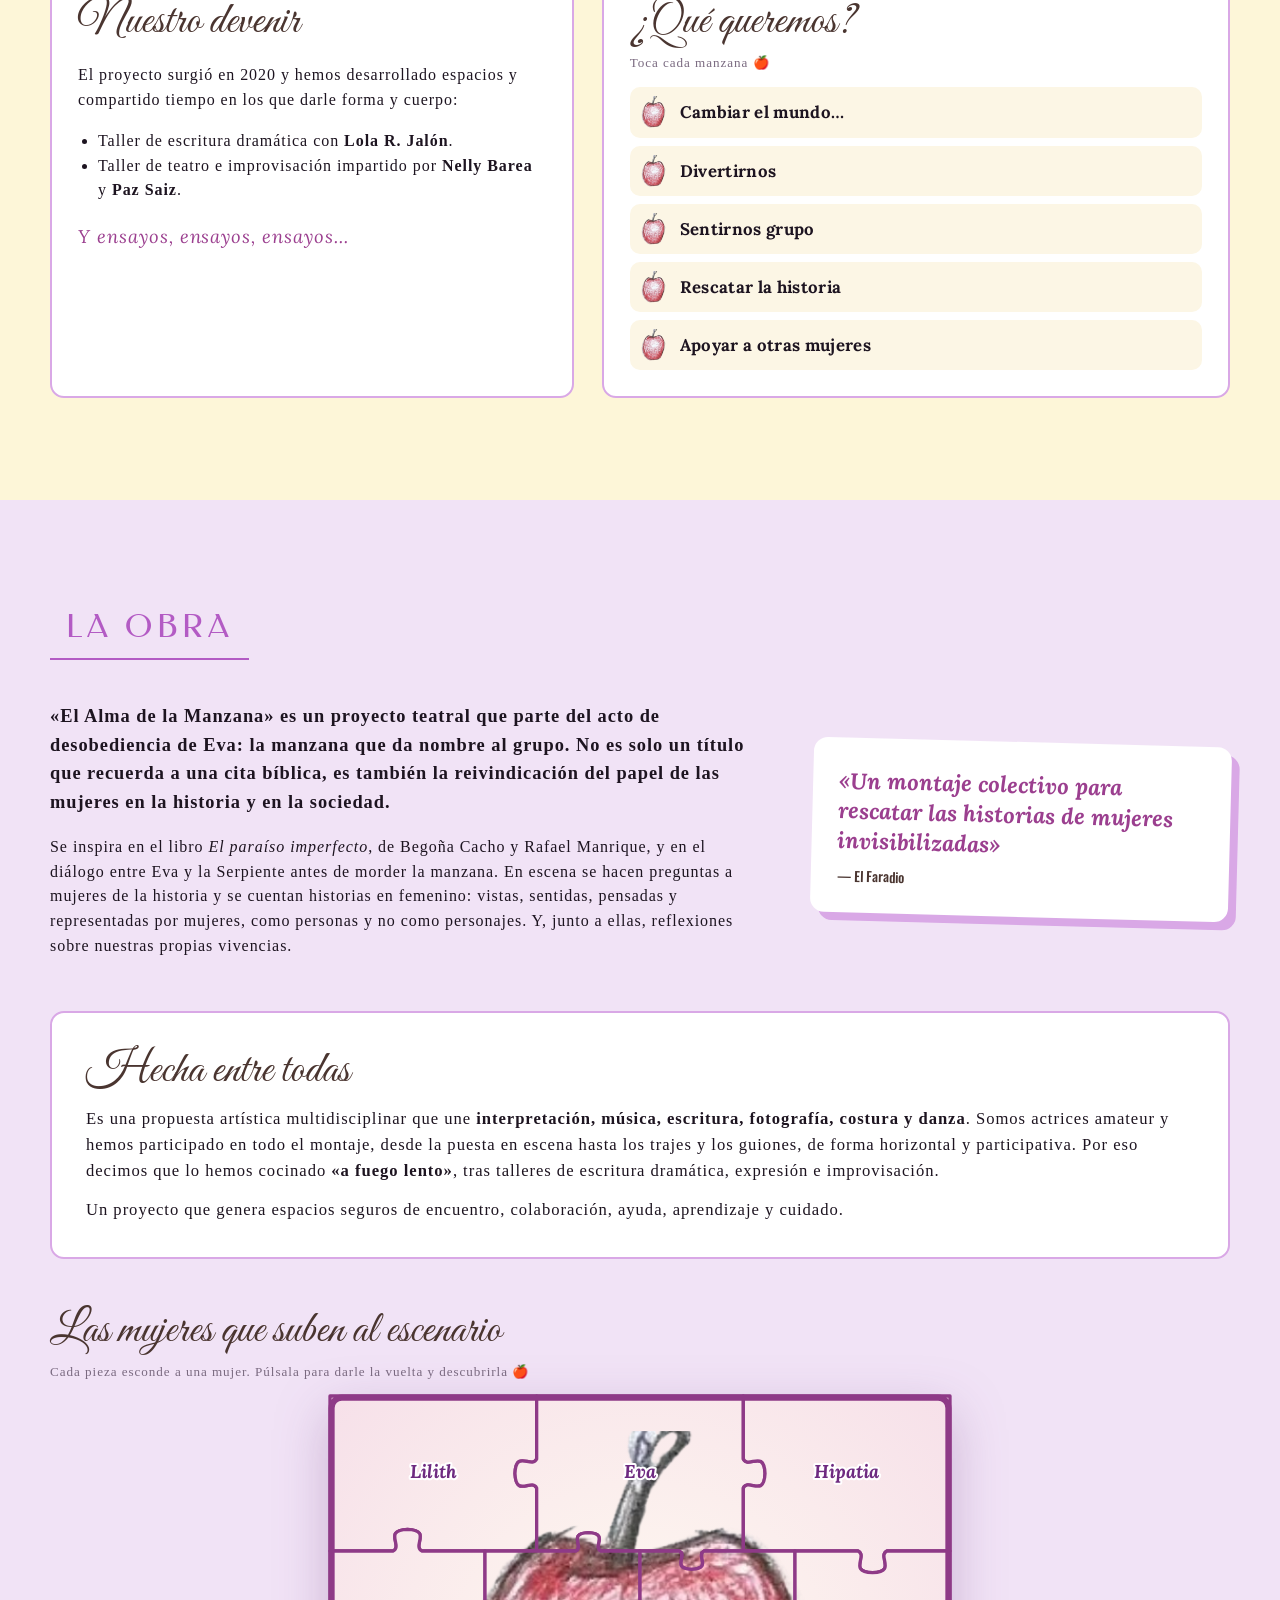
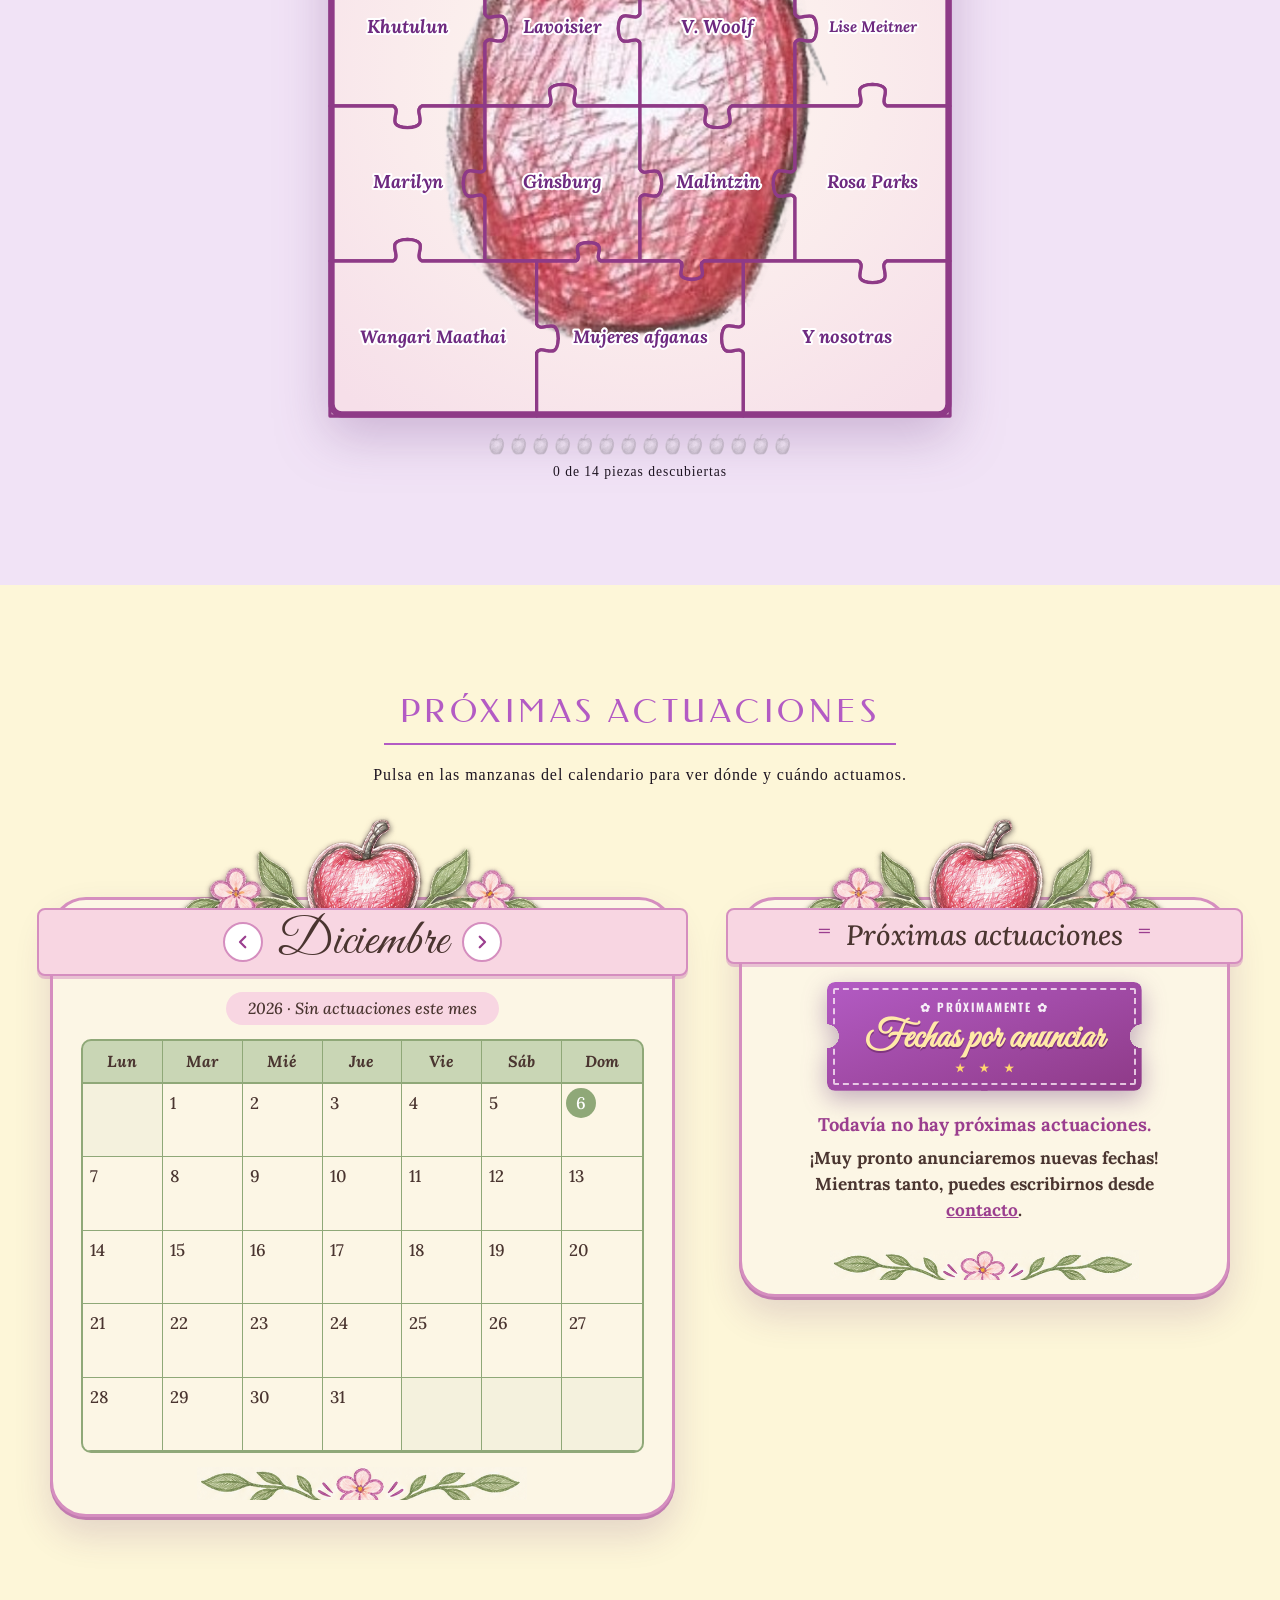
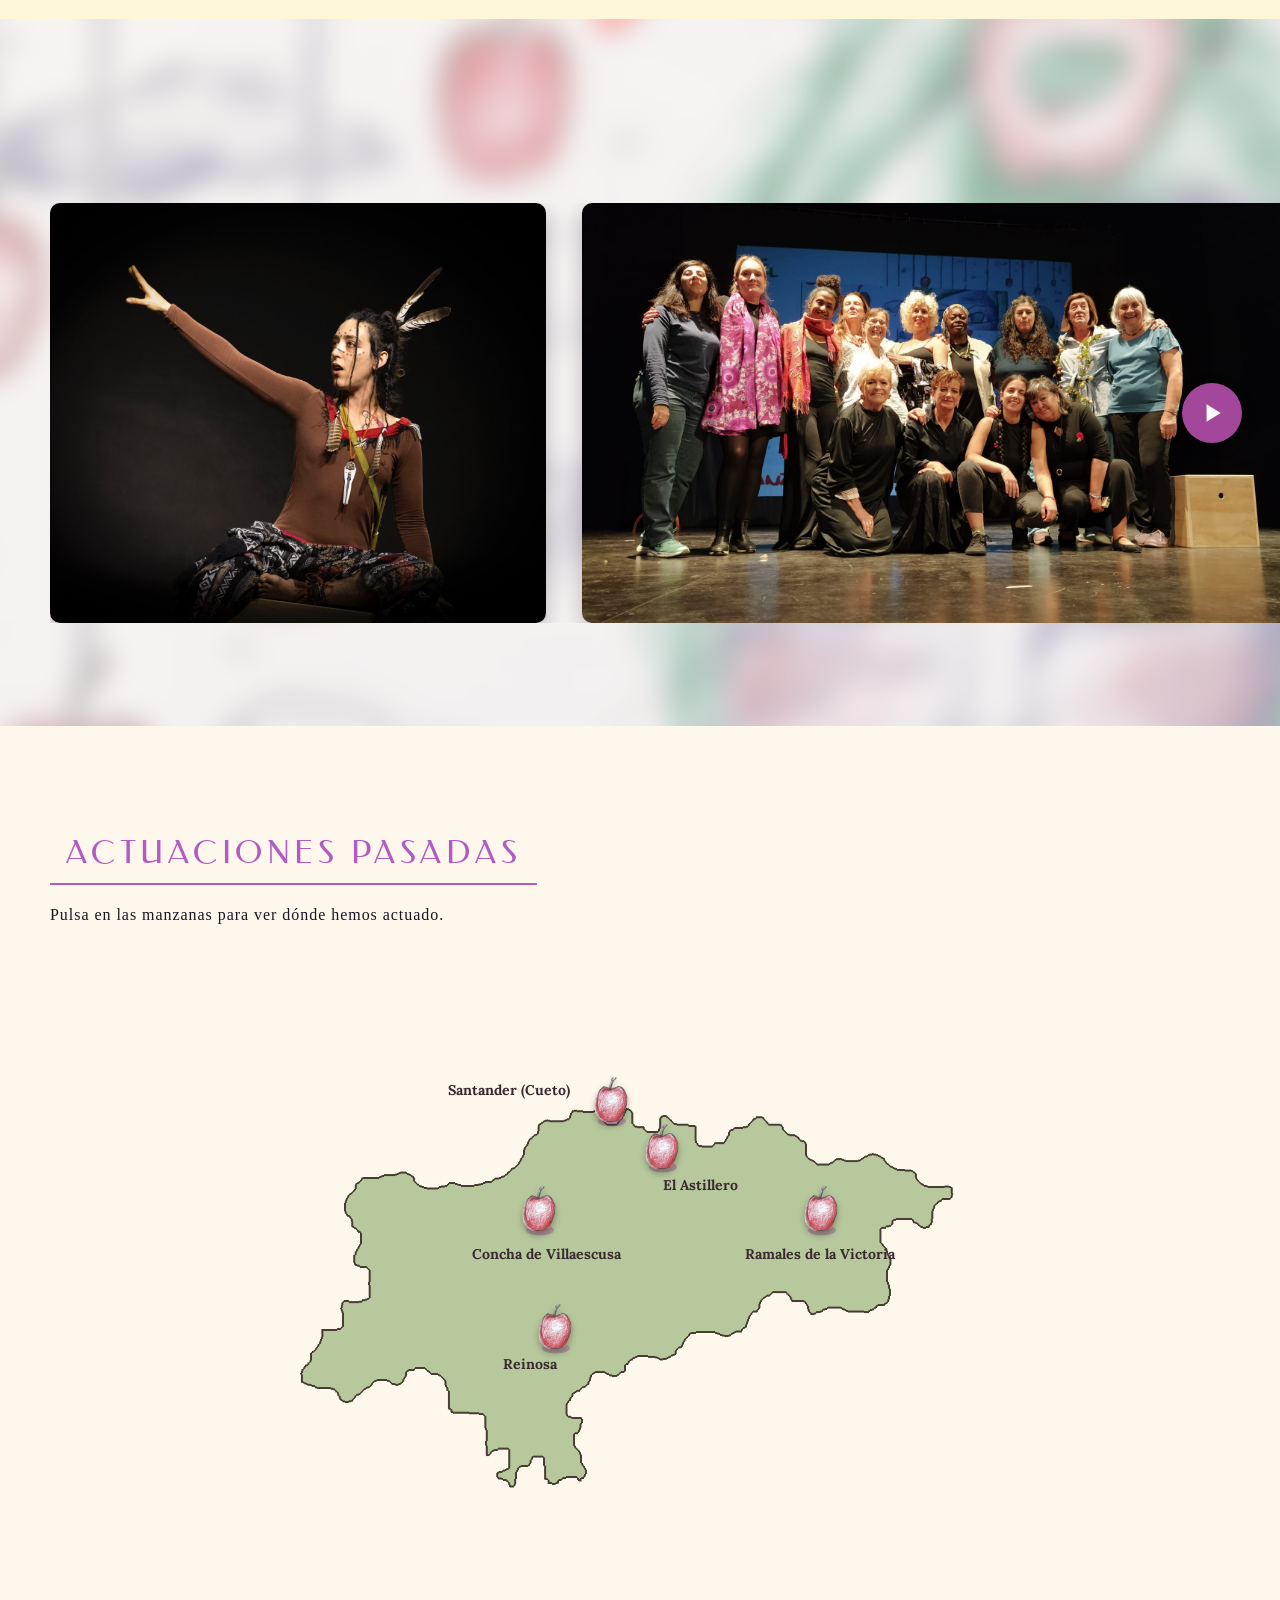
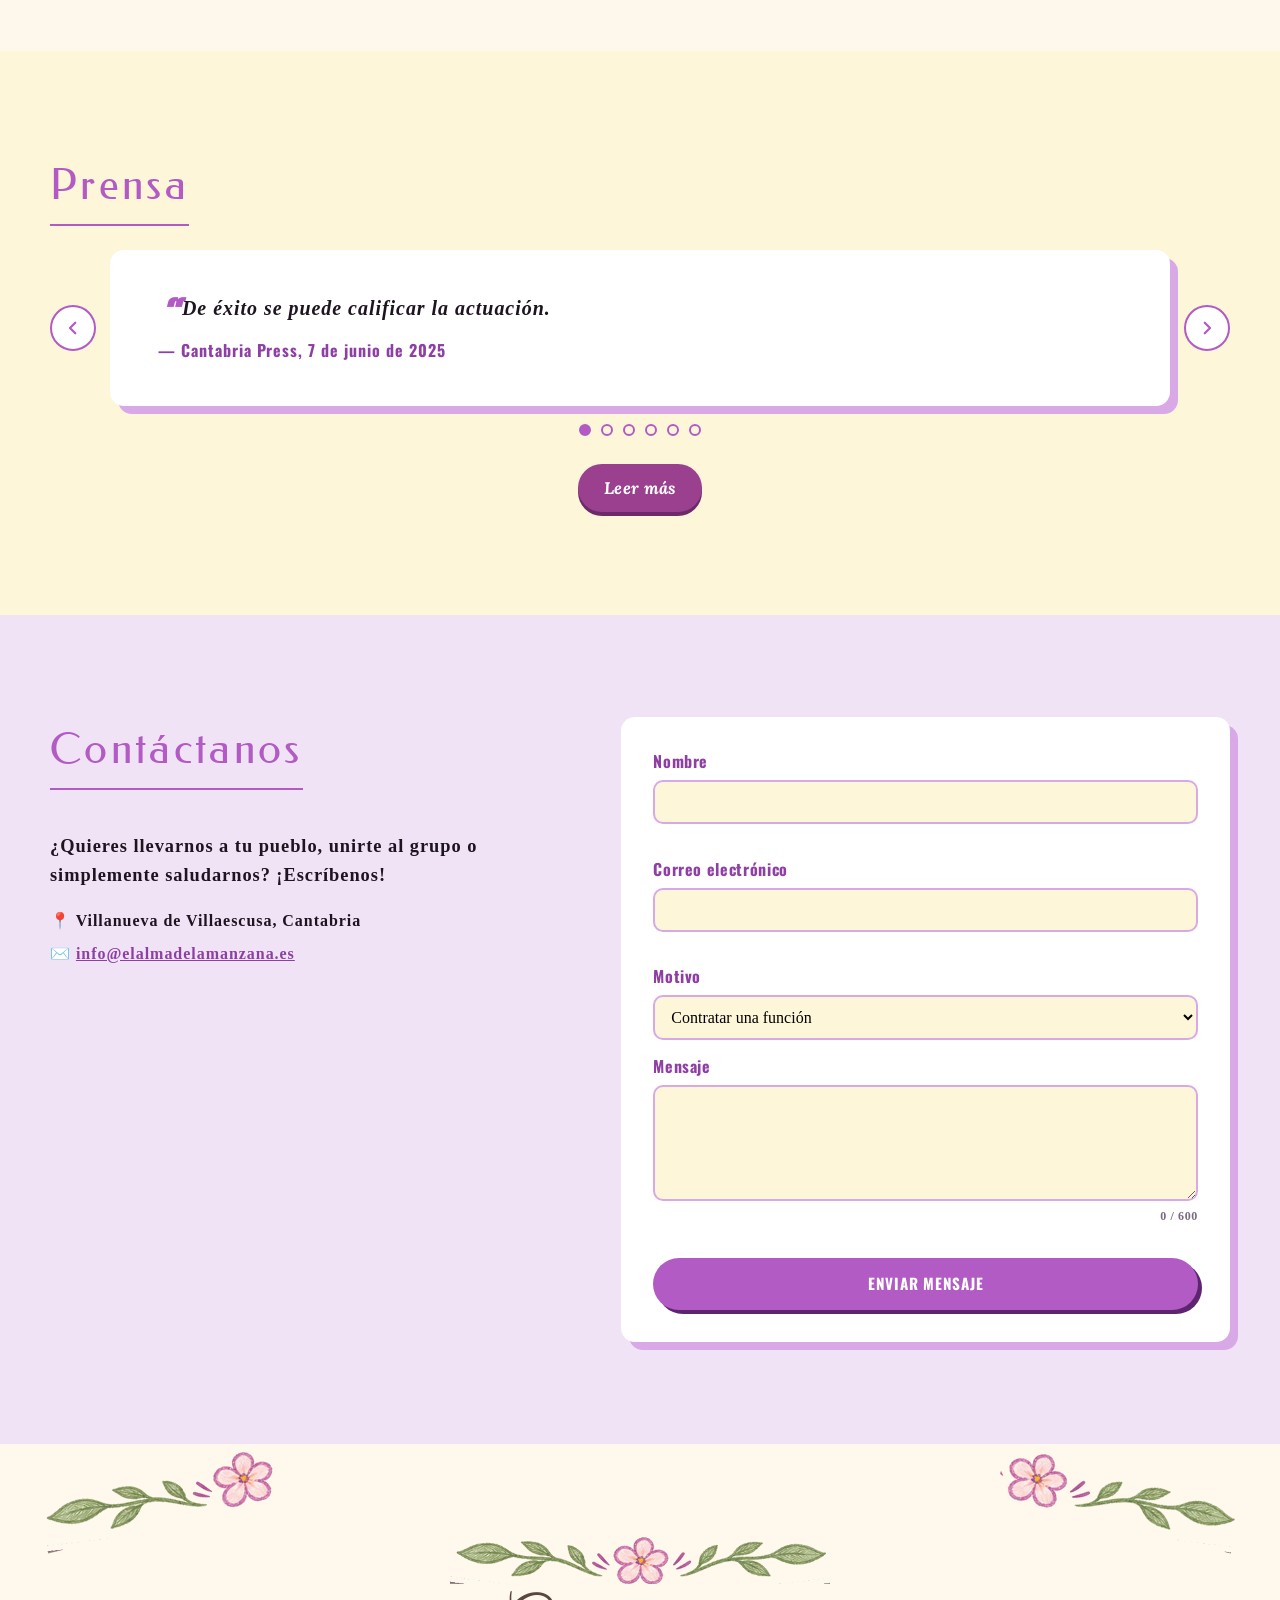
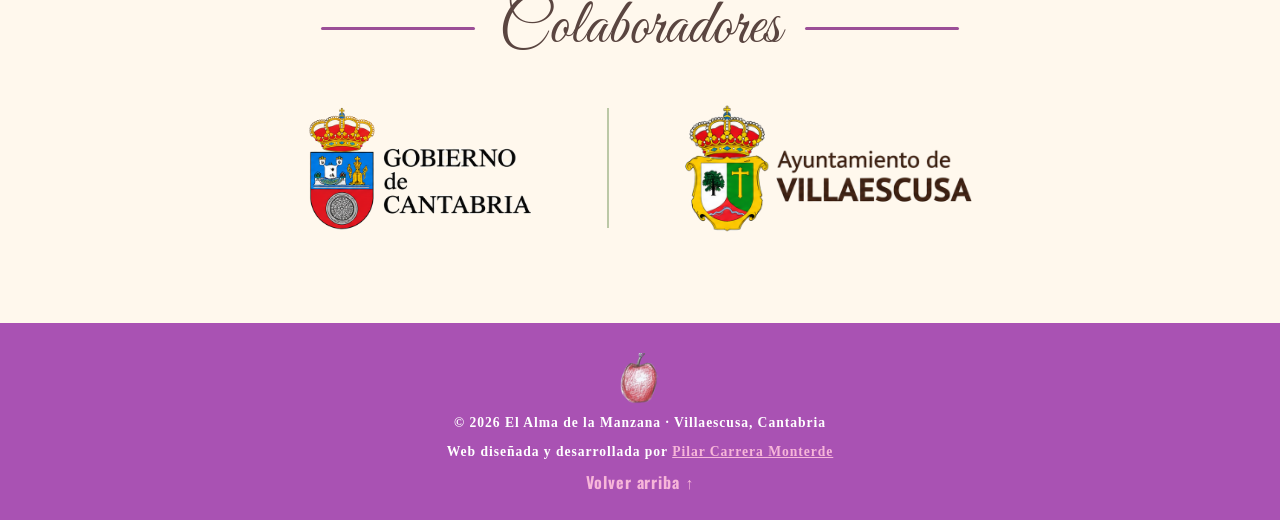
==== commit c46e57da: "Contact form: let visitors choose mail app (mailto, Gmail, Outlook, copy) instead of Web3Forms Co-Au" ====
--- a/index.html
+++ b/index.html
@@ -328,10 +328,18 @@
             <span class="char-count">0 / 600</span>
             <span class="error"></span>
           </label>
-          <input type="checkbox" name="botcheck" class="botcheck" tabindex="-1" autocomplete="off" aria-hidden="true">
           <button type="submit" class="btn-form">Enviar mensaje</button>
-          <p class="form-success" role="status" hidden>¡Gracias! Tu mensaje se ha enviado. Te responderemos pronto. 🍎</p>
-          <p class="form-fail" role="alert" hidden>No se ha podido enviar el mensaje. Inténtalo de nuevo o escríbenos a <a href="mailto:info@elalmadelamanzana.es">info@elalmadelamanzana.es</a>.</p>
+          <div class="send-choice" id="send-choice" role="group" aria-labelledby="send-choice-title" hidden>
+            <p class="send-title" id="send-choice-title">¿Con qué quieres enviarlo? 🍎</p>
+            <p class="send-hint">Tu mensaje ya está escrito: solo tendrás que pulsar «Enviar» en tu correo.</p>
+            <div class="send-btns">
+              <a class="send-btn" id="send-app" href="#">📱 Mi app de correo</a>
+              <a class="send-btn" id="send-gmail" href="#" target="_blank" rel="noopener">Gmail</a>
+              <a class="send-btn" id="send-outlook" href="#" target="_blank" rel="noopener">Outlook / Hotmail</a>
+              <button type="button" class="send-btn" id="send-copy">📋 Copiar el mensaje</button>
+            </div>
+            <p class="send-hint">O escríbenos tú directamente a <a href="mailto:info@elalmadelamanzana.es">info@elalmadelamanzana.es</a></p>
+          </div>
         </form>
       </div>
     </section>
--- a/styles.css
+++ b/styles.css
@@ -402,11 +402,24 @@
 .contact-form .invalid { border-color: var(--apple); }
 .error { color: var(--apple); font-family: var(--ff-body); font-size: .8rem; min-height: 1em; }
 .char-count { justify-self: end; font-family: var(--ff-body); font-size: .75rem; color: #7a6a80; }
-.form-success { margin: 0; color: var(--purple-dark); }
-.form-fail { margin: 0; color: #b3261e; }
-.form-success[hidden], .form-fail[hidden] { display: none; }
-.botcheck { display: none; }
-.btn-form:disabled { opacity: .6; cursor: wait; }
+/* elegir con qué app enviar el mensaje */
+.send-choice { display: grid; gap: 8px; padding: 16px; border: 2px dashed var(--purple); border-radius: 16px; background: rgba(255, 255, 255, .7); text-align: center; }
+.send-choice[hidden] { display: none; }
+.send-choice.swap { animation: evIn .4s; }
+.send-title { margin: 0; font-family: var(--ff-nav); text-transform: uppercase; letter-spacing: .06em; color: var(--purple-dark); }
+.send-hint { margin: 0; font-family: var(--ff-body); font-size: .85rem; color: #6a5a70; }
+.send-hint a { color: var(--purple); }
+.send-btns { display: grid; grid-template-columns: repeat(2, minmax(0, 1fr)); gap: 8px; margin: 4px 0; }
+.send-btn {
+  display: flex; align-items: center; justify-content: center; min-height: 44px; padding: 8px 10px; border-radius: 999px;
+  border: 2px solid var(--purple); background: #fff; color: var(--purple-dark); font: inherit; font-family: var(--ff-nav);
+  font-size: .85rem; letter-spacing: .03em; text-decoration: none; cursor: pointer; transition: background .2s, color .2s;
+}
+.send-btn:hover { background: var(--purple); color: #fff; }
+#send-app { grid-column: 1 / -1; background: var(--purple); color: #fff; }
+#send-app:hover { background: var(--purple-deep); }
+#send-copy { grid-column: 1 / -1; }
+@media (max-width: 420px) { .send-btns { grid-template-columns: minmax(0, 1fr); } }
 .btn-form {
   cursor: pointer; border: 0; border-radius: 999px; padding: 14px; background: var(--purple); color: #fff;
   font-family: var(--ff-nav); text-transform: uppercase; letter-spacing: .05em; font-size: .95rem;
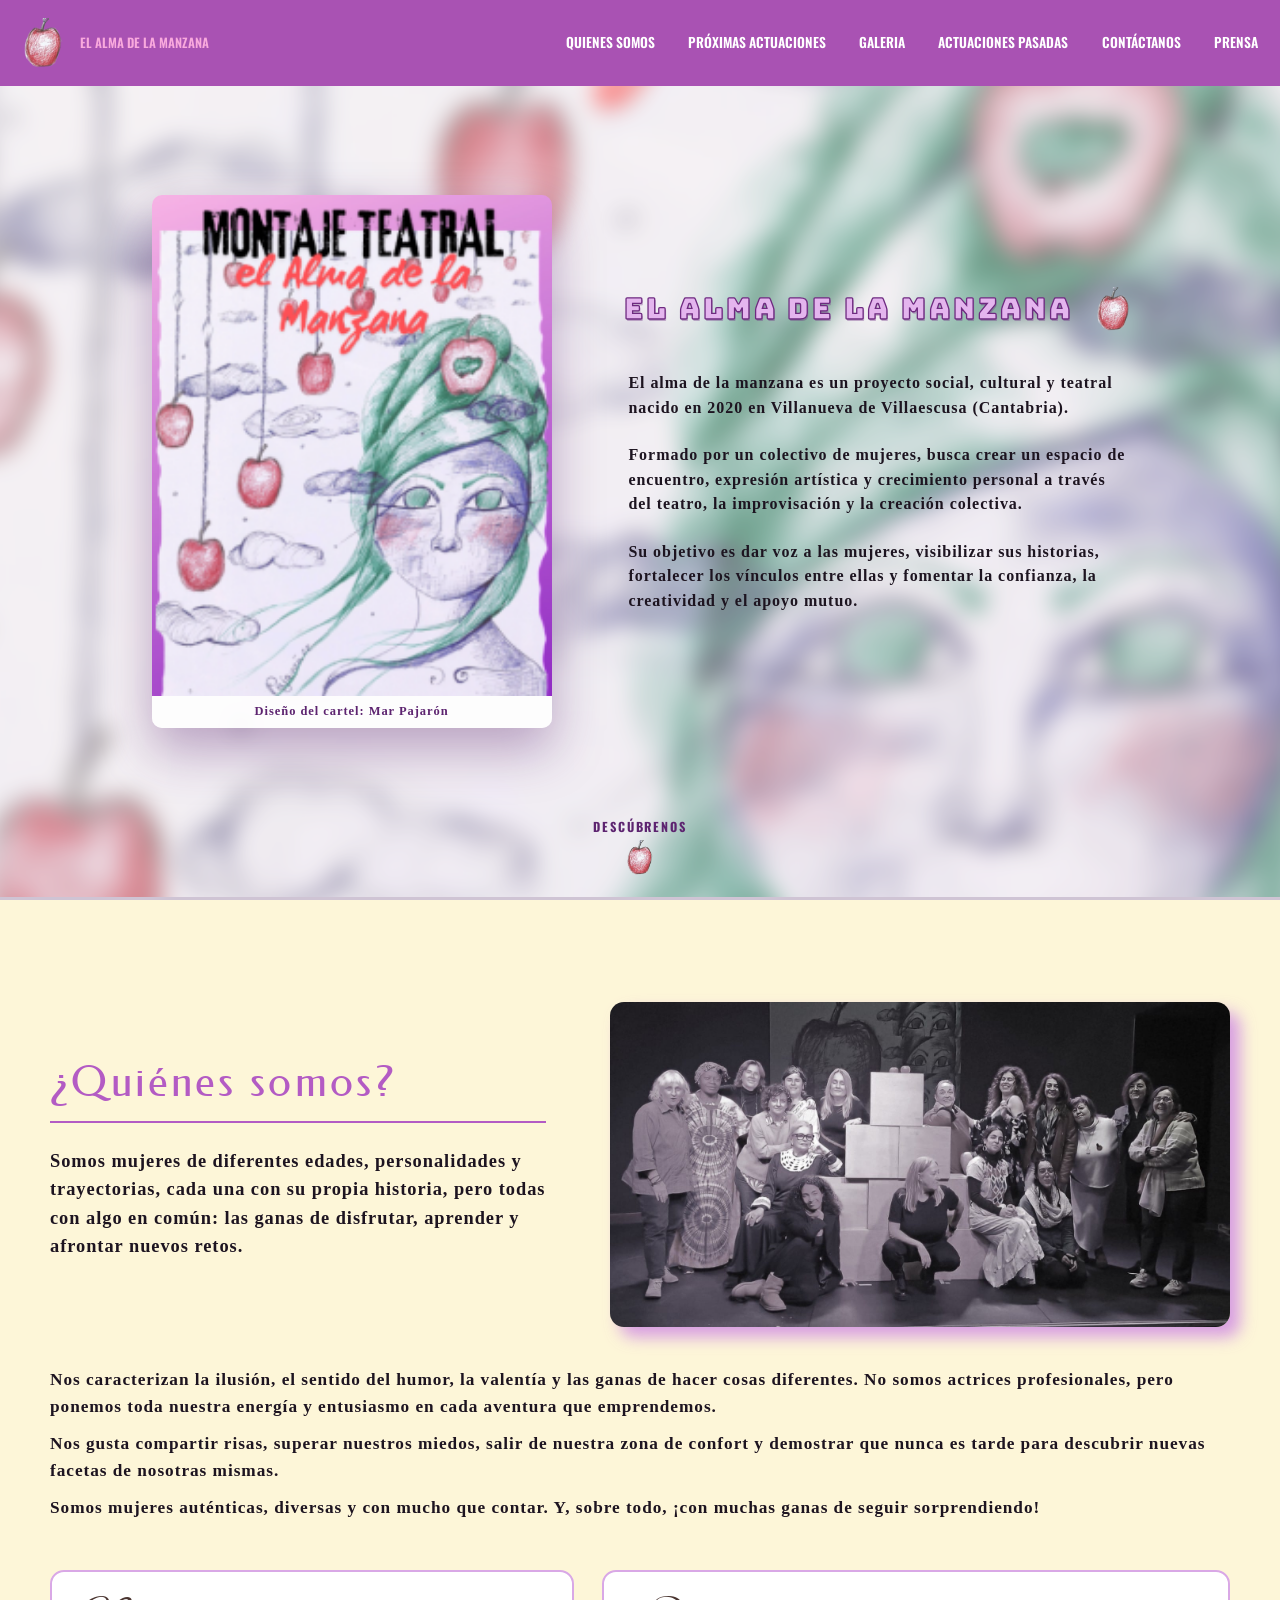
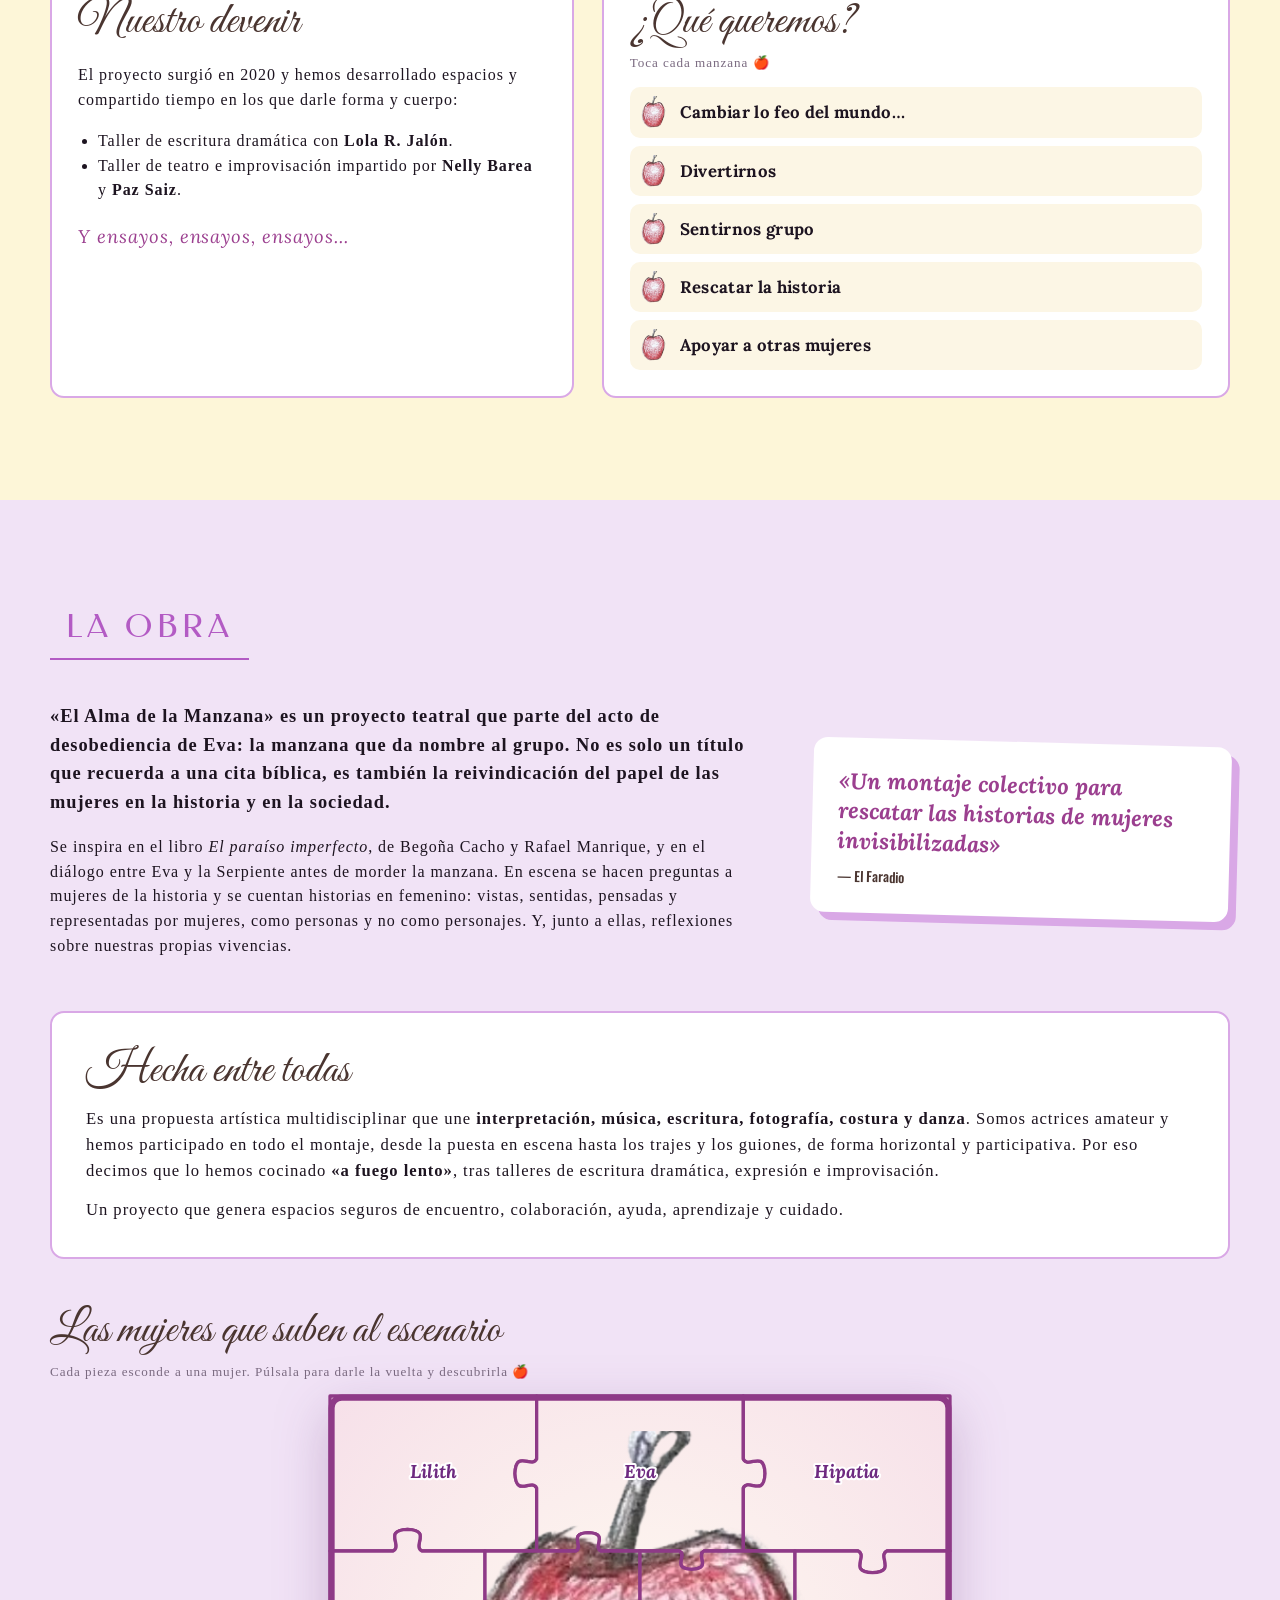
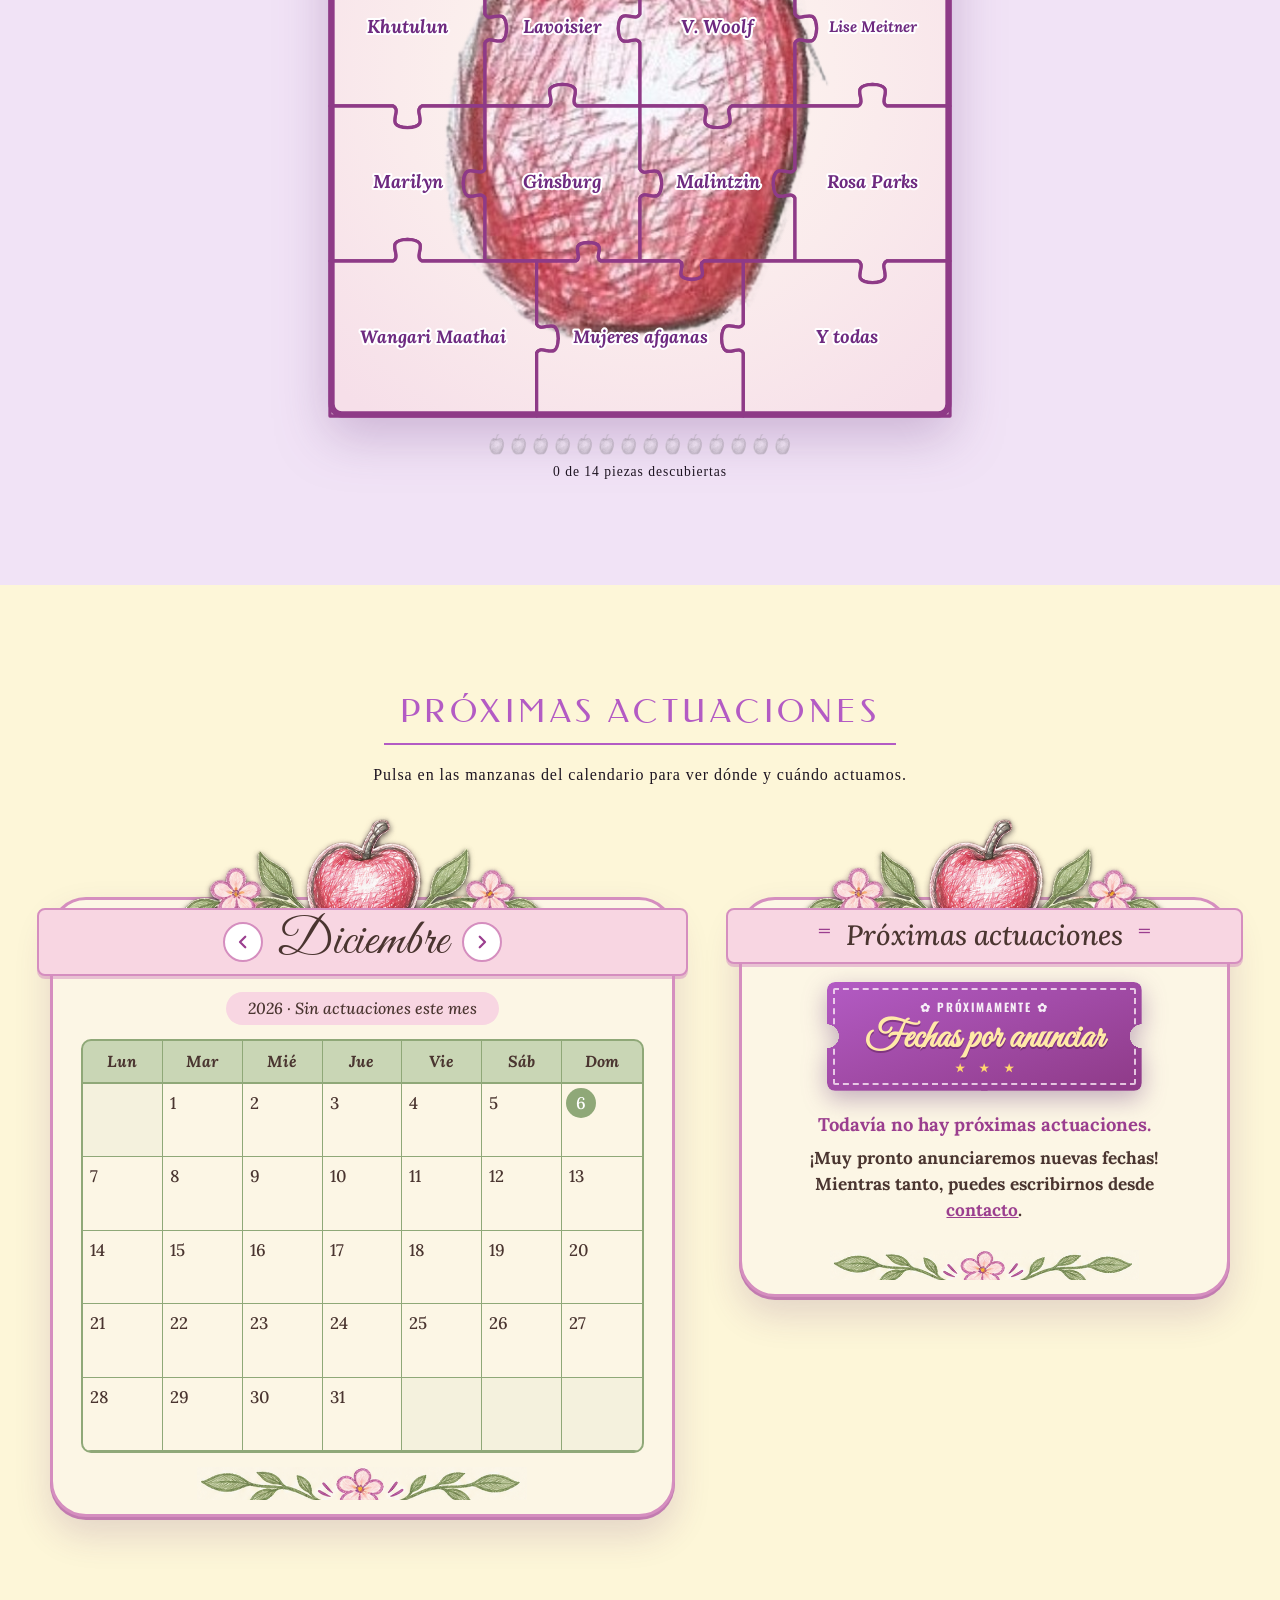
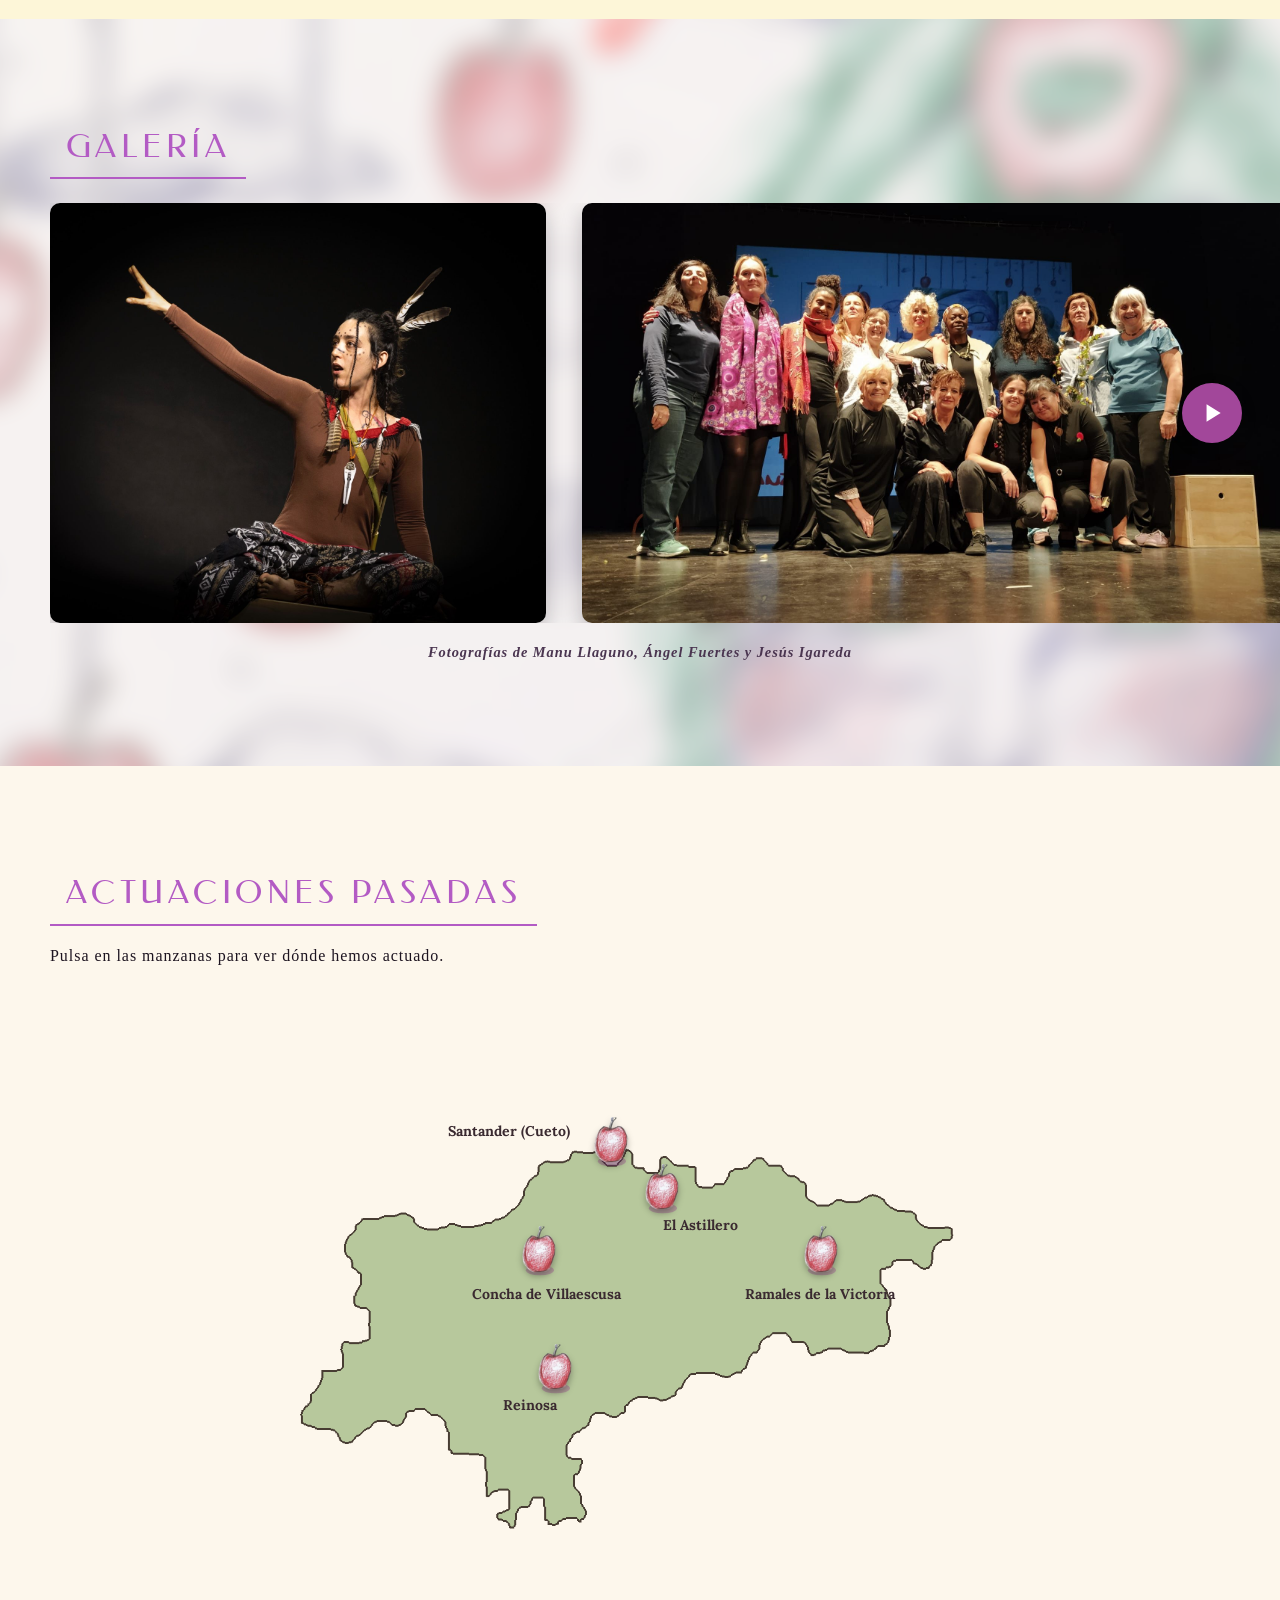
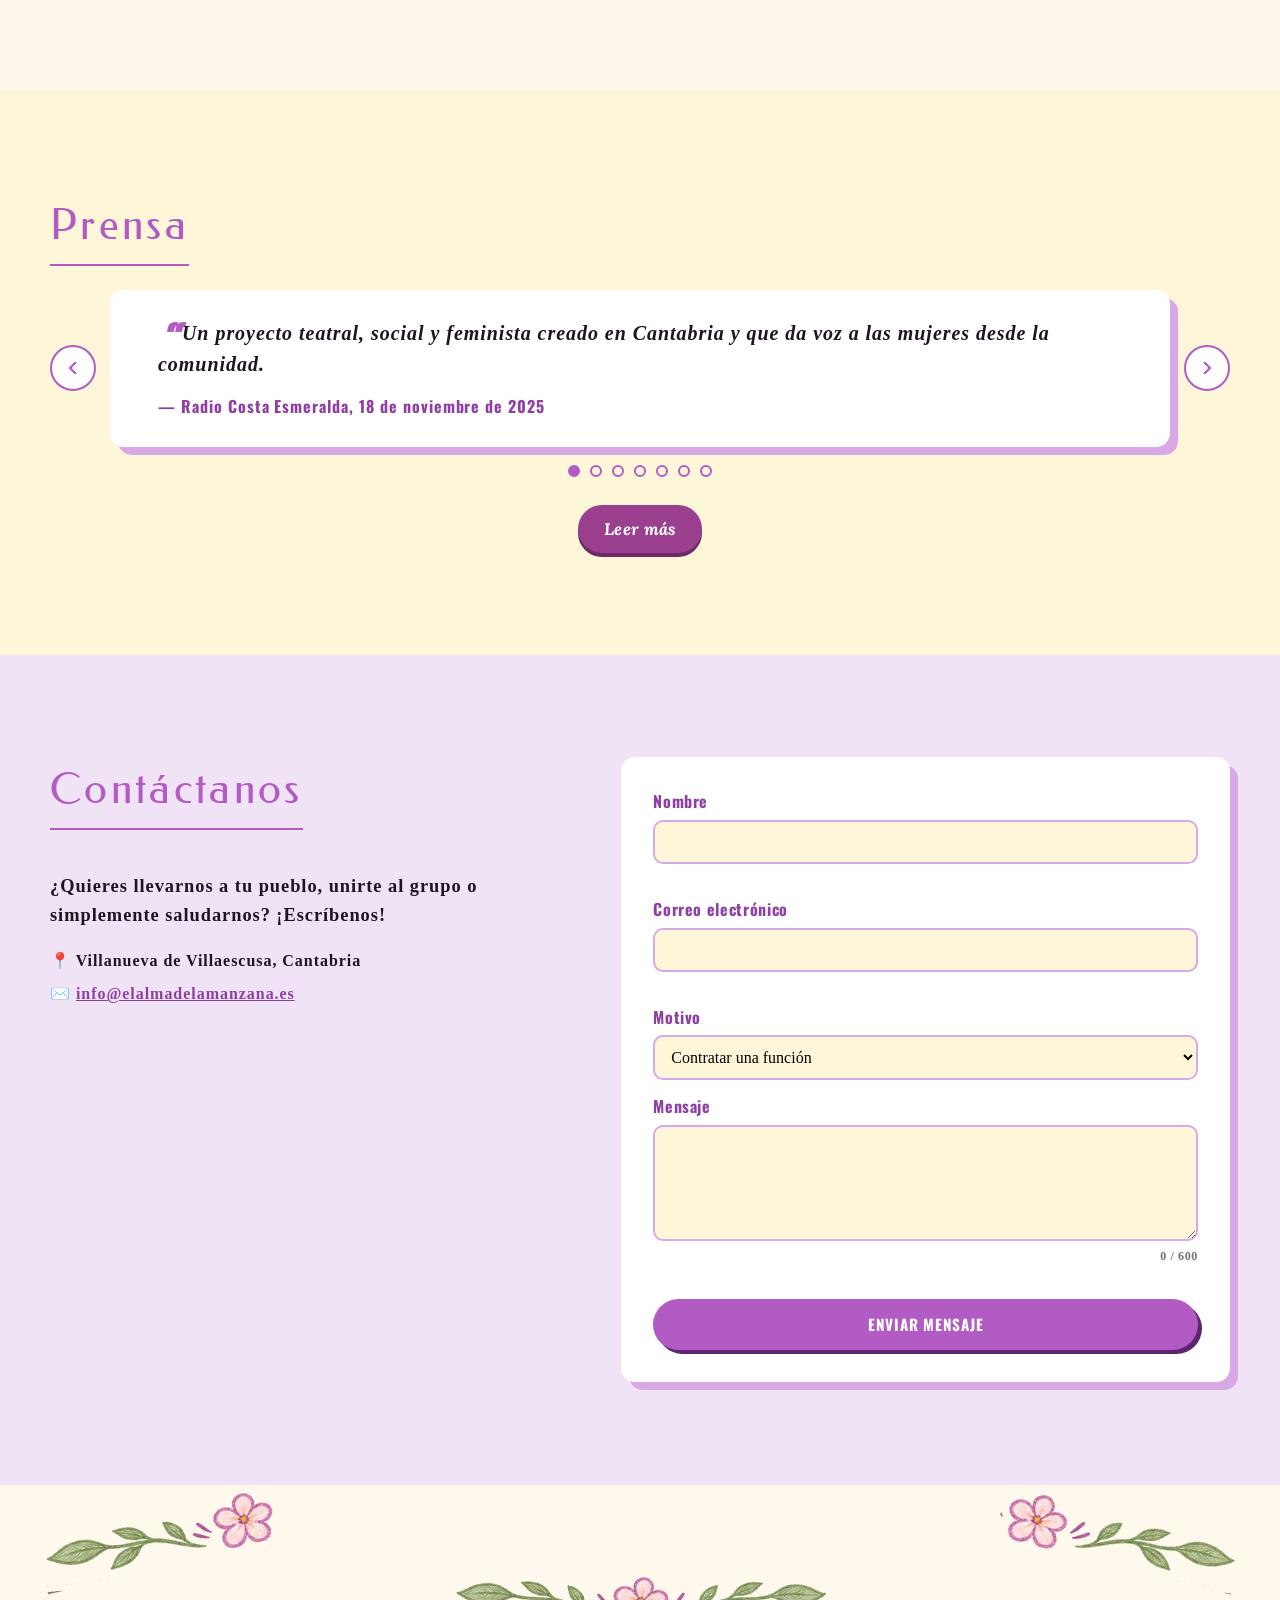
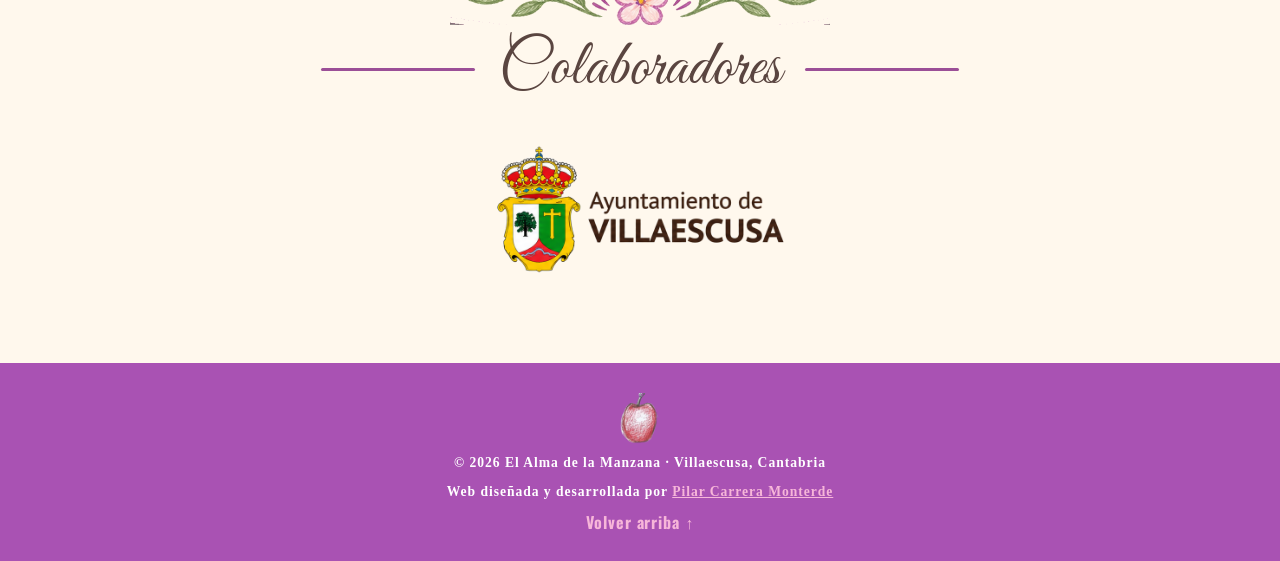
==== commit 35230a6d: "Group feedback: remove Gobierno de Cantabria, photo and poster credits, radio interviews, new photos" ====
--- a/index.html
+++ b/index.html
@@ -42,6 +42,7 @@
       <div class="hero-inner">
         <figure class="poster reveal" id="poster">
           <img src="images/cartel.png" alt="Cartel del montaje teatral El Alma de la Manzana">
+          <figcaption>Diseño del cartel: Mar Pajarón</figcaption>
         </figure>
 
         <div class="hero-text reveal">
@@ -100,7 +101,7 @@
             <h3 class="hand-title">¿Qué queremos?</h3>
             <p class="hint">Toca cada manzana 🍎</p>
             <ul class="wish-list">
-              <li><button class="wish"><span class="wish-apple"></span><span class="wish-short">Cambiar el mundo…</span><span class="wish-long">…pero poco a poco porque las prisas no son buenas. Mas sin pausa, pues hay realidades sangrantes que precisan urgencia.</span></button></li>
+              <li><button class="wish"><span class="wish-apple"></span><span class="wish-short">Cambiar lo feo del mundo…</span><span class="wish-long">…pero poco a poco porque las prisas no son buenas. Mas sin pausa, pues hay realidades sangrantes que precisan urgencia.</span></button></li>
               <li><button class="wish"><span class="wish-apple"></span><span class="wish-short">Divertirnos</span><span class="wish-long">Y placer haciendo cosas que nos gustan, nos satisfacen, nos aportan, nos enriquecen…</span></button></li>
               <li><button class="wish"><span class="wish-apple"></span><span class="wish-short">Sentirnos grupo</span><span class="wish-long">Tribu, comunidad de mujeres en acción.</span></button></li>
               <li><button class="wish"><span class="wish-apple"></span><span class="wish-short">Rescatar la historia</span><span class="wish-long">De las mujeres que nos precedieron y nos precederán.</span></button></li>
@@ -257,6 +258,7 @@
           </button>
           <a class="see-all" id="see-all" href="galeria.html" hidden>Ver toda la galería ›</a>
         </div>
+        <p class="photo-credit reveal">Fotografías de Manu Llaguno, Ángel Fuertes y Jesús Igareda</p>
       </div>
     </section>
 
@@ -352,8 +354,6 @@
         <img src="images/deco/blossom-center.png" alt="" class="collab-leaves" aria-hidden="true">
         <h2 class="collab-title reveal">Colaboradores</h2>
         <div class="collab-logos reveal">
-          <img src="images/logos/gobierno-cantabria.png" alt="Gobierno de Cantabria">
-          <span class="collab-sep" aria-hidden="true"></span>
           <img src="images/logos/ayto-villaescusa.png" alt="Ayuntamiento de Villaescusa">
         </div>
       </div>
--- a/styles.css
+++ b/styles.css
@@ -85,6 +85,8 @@
 }
 .poster { margin: 0; cursor: zoom-in; border-radius: 10px; overflow: hidden; box-shadow: 0 22px 50px rgba(93, 36, 112, .38); transition: transform .2s ease-out; }
 .poster img { width: 100%; }
+.poster figcaption { padding: 6px 10px; background: rgba(255, 255, 255, .88); color: #5d2470; font-size: .78rem; text-align: center; }
+.photo-credit { margin: 18px 0 0; text-align: center; font-size: .9rem; font-style: italic; color: #4a3550; }
 .hero-title {
   font-family: "Bungee", Impact, sans-serif; font-weight: 400; font-size: clamp(1.2rem, 2.3vw, 2rem);
   color: #e4b5ee; -webkit-text-stroke: 1.3px #6e2a80; text-shadow: 1px 2px 0 rgba(110, 42, 128, .35);
